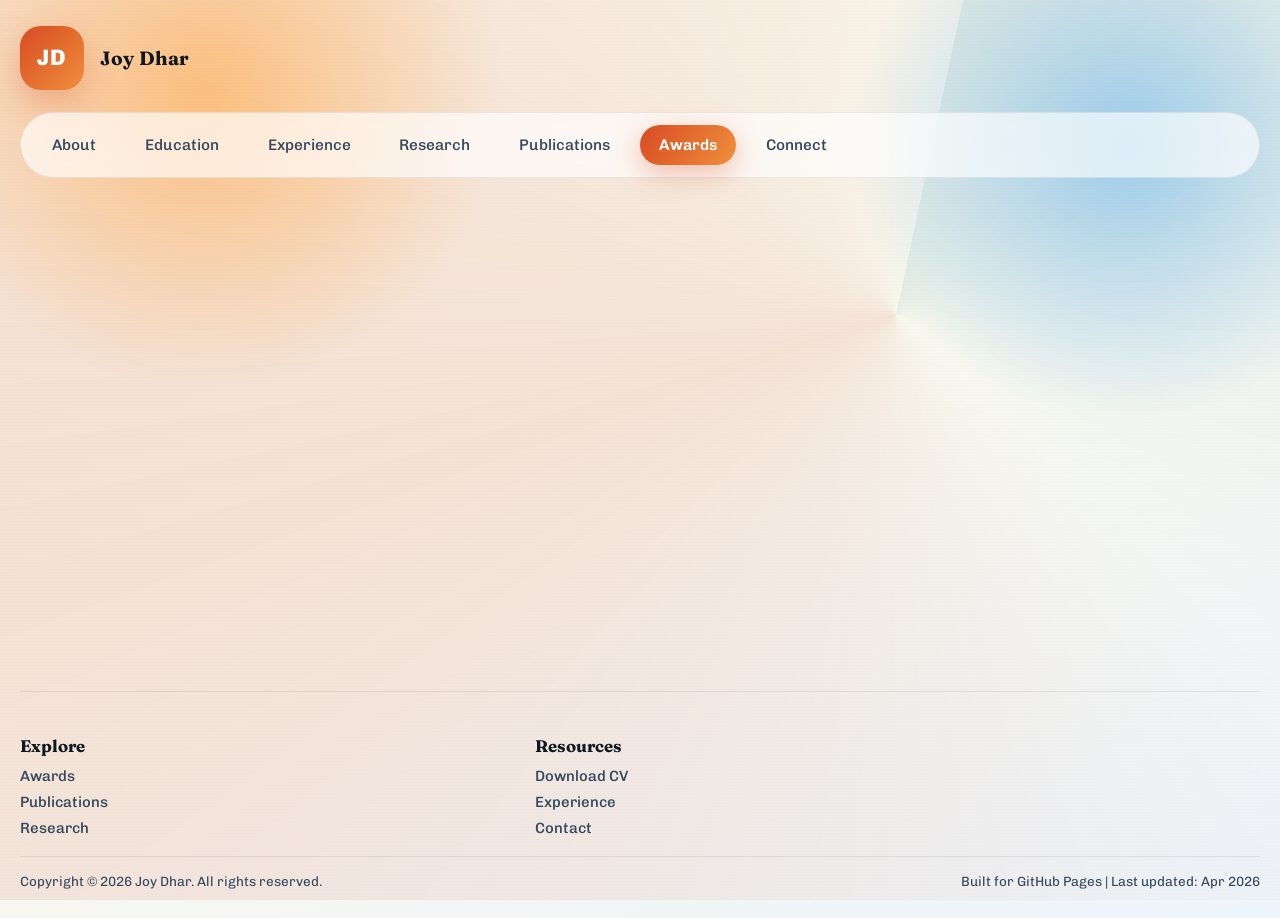
==== awards.html @ f6de1988 "Add files via upload" ====
<!DOCTYPE html>
<html lang="en">
<head>
  <meta charset="UTF-8">
  <meta name="viewport" content="width=device-width, initial-scale=1.0">
  <meta name="description" content="Joy Dhar | Awards">
  <title>Joy Dhar | Awards</title>
  <link rel="preconnect" href="https://fonts.googleapis.com">
  <link rel="preconnect" href="https://fonts.gstatic.com" crossorigin>
  <link href="https://fonts.googleapis.com/css2?family=Chivo:wght@400;600;800&family=Fraunces:opsz,wght@9..144,500;9..144,700&display=swap" rel="stylesheet">
  <link rel="stylesheet" href="styles.css">
</head>
<body class="page-awards">
  <div class="atmosphere"></div>
  <div class="grain-layer"></div>

  <header class="site-header">
    <a class="brand-mark" href="index.html" aria-label="Home">JD</a>
    <a class="brand-wordmark" href="index.html">Joy Dhar</a>
    <button class="menu-toggle" aria-label="Toggle navigation menu" aria-expanded="false">
      <span class="hamburger"></span>
    </button>
  </header>

  <nav class="tab-nav" aria-label="Portfolio sections">
    <a class="tab-link" href="index.html">About</a>
    <a class="tab-link" href="education.html">Education</a>
    <a class="tab-link" href="experience.html">Experience</a>
    <a class="tab-link" href="research.html">Research</a>
    <a class="tab-link" href="publications.html">Publications</a>
    <a class="tab-link active" href="awards.html">Awards</a>
    <a class="tab-link" href="connect.html">Connect</a>
  </nav>

  <main class="page-shell">
    <section class="hero card reveal">
      <p class="section-label">Highlights</p>
      <h2>Recognition for research excellence, innovation, and technical competition performance.</h2>
      <p>These achievements mark contributions that bridge research quality with practical implementation capability.</p>
    </section>

    <section class="grid-three reveal">
      <article class="card">
        <h3>ANRF Travel Fund</h3>
        <p class="meta">WACV 2025</p>
        <p>Awarded support for international conference participation.</p>
      </article>
      <article class="card">
        <h3>IEEE VIP Cup Winner</h3>
        <p class="meta">ICIP 2024</p>
        <p>Recognized for competitive excellence in vision and image processing challenge.</p>
      </article>
      <article class="card">
        <h3>IBM India TGMC Finalist</h3>
        <p class="meta">2011</p>
        <p>Finalist distinction in a large-scale technical innovation competition.</p>
      </article>
    </section>
  </main>

  <footer class="site-footer" aria-label="Site footer">
    <div class="footer-grid">

      <section class="footer-block">
        <p class="footer-title">Explore</p>
        <a href="awards.html">Awards</a>
        <a href="publications.html">Publications</a>
        <a href="research.html">Research</a>
      </section>

      <section class="footer-block">
        <p class="footer-title">Resources</p>
        <a href="Joy_Dhar_CV.pdf" target="_blank" rel="noopener noreferrer">Download CV</a>
        <a href="experience.html">Experience</a>
        <a href="connect.html">Contact</a>
      </section>
    </div>

    <div class="footer-meta">
      <p>Copyright &copy; <span class="current-year">2026</span> Joy Dhar. All rights reserved.</p>
      <p>Built for GitHub Pages | Last updated: Apr 2026</p>
    </div>
  </footer>

  <script src="script.js"></script>
</body>
</html>
---- styles.css ----
/* World-Class Portfolio Design System - Enhanced 2026 */

:root {
  /* Core Colors */
  --ink: #0f1820;
  --ink-soft: #34495e;
  --surface: rgba(255, 252, 250, 0.92);
  --surface-dim: rgba(255, 252, 250, 0.65);
  --line: rgba(15, 24, 32, 0.08);
  --line-accent: rgba(26, 138, 153, 0.15);
  
  /* Accent Colors */
  --accent: #d84b23;
  --accent-soft: #1a8a99;
  --accent-light: #4fa9b8;
  --accent-xsoft: #e8f4f6;
  
  /* Layout */
  --radius-lg: 1.5rem;
  --radius-md: 1.1rem;
  --radius-sm: 0.875rem;
  --radius-xs: 0.5rem;
  
  /* Shadows - Refined 3D Depth */
  --shadow-xs: 0 2px 6px rgba(15, 24, 32, 0.06);
  --shadow-sm: 0 4px 12px rgba(15, 24, 32, 0.08);
  --shadow: 0 6px 16px rgba(15, 24, 32, 0.1), 0 16px 36px rgba(15, 24, 32, 0.12);
  --shadow-md: 0 10px 28px rgba(15, 24, 32, 0.14);
  --shadow-lg: 0 16px 48px rgba(15, 24, 32, 0.16);
  --shadow-xl: 0 24px 72px rgba(15, 24, 32, 0.18);
  
  /* Max Width */
  --max: min(1240px, calc(100% - 2rem));
}

* {
  box-sizing: border-box;
}

html,
body {
  margin: 0;
  padding: 0;
  min-height: 100%;
}

body {
  font-family: "Chivo", "Segoe UI", sans-serif;
  color: var(--ink);
  overflow-x: hidden;
  position: relative;
  background: linear-gradient(155deg, #f4f0e8, #f9f8f3 45%, #ecf8f8);
  font-feature-settings: "liga" 1, "calt" 1;
  -webkit-font-smoothing: antialiased;
  -moz-osx-font-smoothing: grayscale;
}

/* Page Background Gradients */
body.page-about {
  background: radial-gradient(circle at 14% 6%, #f9c889 0%, transparent 24%),
              radial-gradient(circle at 88% 20%, #8ed9d8 0%, transparent 20%),
              linear-gradient(155deg, #f4f0e8, #f9f8f3 45%, #ecf8f8);
}

body.page-education {
  background: radial-gradient(circle at 15% 6%, #f6d8aa 0%, transparent 20%),
              radial-gradient(circle at 84% 24%, #9fd8f2 0%, transparent 22%),
              linear-gradient(155deg, #f5f1e8, #f8fafc 46%, #edf4ff);
}

body.page-experience {
  background: radial-gradient(circle at 12% 10%, #f7c88f 0%, transparent 21%),
              radial-gradient(circle at 85% 20%, #acd7ba 0%, transparent 22%),
              linear-gradient(150deg, #f7f1e9, #f8faf3 44%, #ebf7ef);
}

body.page-research {
  background: radial-gradient(circle at 18% 7%, #f6bf87 0%, transparent 24%),
              radial-gradient(circle at 90% 15%, #95d7c0 0%, transparent 20%),
              linear-gradient(150deg, #f6efe7, #f4faf3 45%, #e9f6f0);
}

body.page-publications {
  background: radial-gradient(circle at 12% 8%, #f7c99d 0%, transparent 21%),
              radial-gradient(circle at 82% 18%, #9bc8ec 0%, transparent 23%),
              linear-gradient(150deg, #f7f1e8, #f6f9fb 45%, #eaf2fb);
}

body.page-awards {
  background: radial-gradient(circle at 16% 10%, #ffca88 0%, transparent 22%),
              radial-gradient(circle at 88% 16%, #a4d0ef 0%, transparent 20%),
              linear-gradient(155deg, #f8f0e5, #f9f8ee 48%, #edf4fb);
}

body.page-connect {
  background: radial-gradient(circle at 14% 9%, #f7cb9f 0%, transparent 22%),
              radial-gradient(circle at 88% 20%, #99d8d2 0%, transparent 20%),
              linear-gradient(155deg, #f7efe8, #f7f8f2 45%, #ebf8f5);
}

/* Background Layers */
.atmosphere,
.grain-layer {
  position: fixed;
  inset: 0;
  pointer-events: none;
}

.atmosphere {
  background: conic-gradient(from 12deg at 70% 35%, rgba(47, 141, 149, 0.09), transparent, rgba(216, 75, 35, 0.12), transparent);
  animation: drift 14s ease-in-out infinite alternate;
}

.grain-layer {
  opacity: 0.22;
  background-image: repeating-linear-gradient(0deg, rgba(24, 35, 40, 0.03) 0, rgba(24, 35, 40, 0.03) 1px, transparent 1px, transparent 3px);
}

/* Progress Indicator */
.progress-rail {
  position: fixed;
  left: 0;
  top: 0;
  width: 100%;
  height: 4px;
  z-index: 30;
  background: rgba(255, 255, 255, 0.2);
  backdrop-filter: blur(4px);
}

.progress-fill {
  width: 0;
  height: 100%;
  background: linear-gradient(90deg, #d84b23, #ef8f3b, #2f8d95);
  box-shadow: 0 0 16px rgba(216, 75, 35, 0.5);
  transition: width 120ms linear;
}

/* Layout Container */
.site-header,
.tab-nav,
.page-shell,
.site-footer {
  width: var(--max);
  margin-inline: auto;
  position: relative;
  z-index: 1;
}

/* Header */
.site-header {
  display: flex;
  align-items: center;
  gap: 1rem;
  padding-top: 1.6rem;
}

.brand-mark {
  width: 64px;
  height: 64px;
  border-radius: 1.3rem;
  display: inline-grid;
  place-items: center;
  text-decoration: none;
  font-weight: 800;
  letter-spacing: 0.04em;
  color: #fff;
  background: linear-gradient(135deg, #d84b23, #ef8f3b);
  box-shadow: 0 12px 32px rgba(216, 75, 35, 0.3);
  transition: all 320ms cubic-bezier(0.23, 1, 0.320, 1);
  font-size: 1.4rem;
  flex-shrink: 0;
}

.brand-mark:hover,
.brand-mark:focus {
  transform: translateY(-3px);
  box-shadow: 0 20px 52px rgba(216, 75, 35, 0.4);
}

.brand-wordmark {
  text-decoration: none;
  font-family: "Fraunces", Georgia, serif;
  font-weight: 700;
  font-size: 1.2rem;
  color: var(--ink);
  letter-spacing: 0.01em;
  transition: color 240ms ease;
}

.brand-wordmark:hover,
.brand-wordmark:focus {
  color: var(--accent);
}

.header-kicker {
  margin-left: auto;
  text-transform: uppercase;
  letter-spacing: 0.13em;
  font-size: 0.68rem;
  color: var(--ink-soft);
  opacity: 0.8;
}

/* Menu Toggle Button */
.menu-toggle {
  display: none;
  flex-direction: column;
  gap: 5px;
  background: none;
  border: none;
  cursor: pointer;
  padding: 0.5rem;
  margin-left: auto;
  align-items: center;
}

.hamburger {
  width: 26px;
  height: 2px;
  background: var(--ink);
  border-radius: 2px;
  transition: all 280ms cubic-bezier(0.23, 1, 0.320, 1);
  display: block;
}

.hamburger::before,
.hamburger::after {
  content: "";
  width: 26px;
  height: 2px;
  background: var(--ink);
  border-radius: 2px;
  display: block;
  transition: all 280ms cubic-bezier(0.23, 1, 0.320, 1);
}

.menu-toggle:hover .hamburger,
.menu-toggle:hover .hamburger::before,
.menu-toggle:hover .hamburger::after {
  background: var(--accent);
}

/* Menu toggle active state */
.menu-toggle.active .hamburger {
  background: transparent;
}

.menu-toggle.active .hamburger::before {
  transform: translateY(7px) rotate(45deg);
}

.menu-toggle.active .hamburger::after {
  transform: translateY(-7px) rotate(-45deg);
}

/* Typography Hierarchy */
.eyebrow,
.section-label {
  text-transform: uppercase;
  letter-spacing: 0.16em;
  font-size: 0.7rem;
  color: var(--accent-soft);
  margin: 0 0 0.65rem;
  font-weight: 700;
}

h1,
h2,
h3 {
  font-family: "Fraunces", Georgia, serif;
  margin-top: 0;
  font-weight: 700;
}

h1 {
  margin-bottom: 0.55rem;
  font-size: clamp(2.4rem, 5.2vw, 4rem);
  line-height: 1.12;
  letter-spacing: -0.025em;
}

h2 {
  margin-bottom: 0.65rem;
}

h3 {
  font-size: clamp(1.25rem, 1.9vw, 1.55rem);
  margin-bottom: 0.5rem;
  line-height: 1.3;
}

/* Navigation */
.tab-nav {
  margin-top: 1.4rem;
  padding: 0.75rem;
  display: flex;
  flex-wrap: wrap;
  gap: 0.65rem;
  border: 1px solid var(--line);
  border-radius: 999px;
  backdrop-filter: blur(10px);
  background: rgba(255, 255, 255, 0.65);
  transition: all 280ms cubic-bezier(0.23, 1, 0.320, 1);
}

.tab-link {
  text-decoration: none;
  border-radius: 999px;
  color: var(--ink-soft);
  padding: 0.7rem 1.2rem;
  font-size: 0.96rem;
  font-weight: 500;
  transition: all 280ms cubic-bezier(0.23, 1, 0.320, 1);
}

.tab-link:hover {
  background: rgba(26, 138, 153, 0.1);
  color: var(--ink);
}

.tab-link:focus {
  outline: 2px solid var(--accent);
  outline-offset: 2px;
}

.tab-link.active {
  color: #fff;
  background: linear-gradient(120deg, #d84b23, #ef8f3b);
  box-shadow: 0 8px 28px rgba(216, 75, 35, 0.35);
  font-weight: 600;
}

/* Dropdown Navigation */
.tab-nav.dropdown-open {
  position: fixed;
  top: 90px;
  left: 0;
  right: 0;
  margin-top: 0;
  width: 100%;
  border-radius: 0;
  flex-direction: column;
  gap: 0.3rem;
  padding: 0.5rem;
  border: none;
  border-bottom: 1px solid var(--line);
  background: rgba(255, 252, 250, 0.98);
  backdrop-filter: blur(12px);
  box-shadow: var(--shadow-md);
  z-index: 20;
}

.tab-nav.dropdown-open .tab-link {
  padding: 0.85rem 1.2rem;
  width: 100%;
  text-align: left;
  border-radius: var(--radius-sm);
}

/* Page Layout */
.page-shell {
  margin-top: 1.3rem;
  margin-bottom: 1.4rem;
  display: grid;
  gap: 1.2rem;
}

.home-shell {
  gap: 1.4rem;
}

/* Opening Section */
.opening-stage {
  position: relative;
  min-height: calc(100vh - 13rem);
  display: grid;
  place-items: center;
  overflow: hidden;
  border-radius: 1.6rem;
}

.opening-stage::before {
  content: "";
  position: absolute;
  inset: 0;
  background: radial-gradient(circle at 20% 20%, rgba(255, 255, 255, 0.7), transparent 50%),
              radial-gradient(circle at 80% 80%, rgba(47, 141, 149, 0.12), transparent 40%);
  pointer-events: none;
}

.opening-surface {
  position: relative;
  text-align: center;
  max-width: 56rem;
  padding: 2rem 1.8rem;
  backdrop-filter: blur(12px);
  z-index: 2;
}

.opening-surface h2 {
  font-size: clamp(2.4rem, 6vw, 3.8rem);
  margin-bottom: 0.8rem;
  font-weight: 700;
  letter-spacing: -0.025em;
  line-height: 1.12;
}

.opening-surface p {
  font-size: clamp(1rem, 1.3vw, 1.15rem);
  color: var(--ink-soft);
  margin: 0;
}

.scroll-cue {
  display: inline-block;
  margin-top: 1.2rem;
  text-decoration: none;
  color: #fff;
  font-weight: 600;
  font-size: 0.98rem;
  background: linear-gradient(120deg, #d84b23, #ef8f3b);
  border-radius: 999px;
  padding: 0.8rem 1.6rem;
  box-shadow: 0 12px 32px rgba(216, 75, 35, 0.35);
  transition: all 320ms cubic-bezier(0.23, 1, 0.320, 1);
}

.scroll-cue:hover,
.scroll-cue:focus {
  transform: translateY(-4px);
  box-shadow: 0 18px 48px rgba(216, 75, 35, 0.45);
}

/* Orbs & Decorative Elements */
.opening-orb {
  position: absolute;
  border-radius: 50%;
  filter: blur(0.3px);
  opacity: 0.85;
  pointer-events: none;
}

.orb-a {
  width: 250px;
  height: 250px;
  background: radial-gradient(circle at 35% 30%, rgba(255, 214, 165, 0.92), rgba(255, 196, 110, 0.2));
  left: 6%;
  top: 8%;
  animation: floatA 7s ease-in-out infinite alternate;
}

.orb-b {
  width: 180px;
  height: 180px;
  background: radial-gradient(circle at 35% 30%, rgba(160, 228, 224, 0.84), rgba(69, 173, 172, 0.15));
  right: 8%;
  top: 14%;
  animation: floatB 8s ease-in-out infinite alternate;
}

.orb-c {
  width: 220px;
  height: 220px;
  background: radial-gradient(circle at 35% 30%, rgba(173, 207, 239, 0.9), rgba(133, 175, 231, 0.14));
  right: 22%;
  bottom: 8%;
  animation: floatC 9s ease-in-out infinite alternate;
}

.opening-chip {
  position: absolute;
  font-size: 0.85rem;
  font-weight: 600;
  color: #20444d;
  background: rgba(255, 255, 255, 0.75);
  border: 1px solid rgba(47, 141, 149, 0.24);
  border-radius: 999px;
  padding: 0.35rem 0.75rem;
  backdrop-filter: blur(6px);
  z-index: 2;
}

.chip-1 {
  left: 13%;
  top: 62%;
  animation: driftChip 5s ease-in-out infinite alternate;
}

.chip-2 {
  right: 10%;
  top: 56%;
  animation: driftChip 6.2s ease-in-out infinite alternate;
}

.chip-3 {
  right: 30%;
  top: 26%;
  animation: driftChip 5.7s ease-in-out infinite alternate;
}

.home-content {
  display: grid;
  gap: 1.2rem;
}

body.home-entered .opening-stage {
  box-shadow: inset 0 0 0 1px rgba(47, 141, 149, 0.15);
}

/* Cards */
.card {
  background: var(--surface);
  border: 1px solid var(--line);
  border-radius: var(--radius-lg);
  box-shadow: var(--shadow);
  padding: 1.5rem 1.4rem;
  transition: all 320ms cubic-bezier(0.23, 1, 0.320, 1);
}

.card:hover {
  transform: translateY(-6px);
  border-color: var(--line-accent);
  box-shadow: var(--shadow-xl);
}

.card:focus-within {
  outline: 2px solid var(--accent);
  outline-offset: -1px;
}

/* Hero Card */
.hero {
  padding: 1.8rem 1.6rem;
}

.hero h2 {
  font-size: clamp(1.65rem, 3vw, 2.5rem);
  margin-bottom: 0.8rem;
  font-weight: 700;
  letter-spacing: -0.02em;
  line-height: 1.25;
}

.hero p,
.card p,
.card li {
  color: var(--ink-soft);
  line-height: 1.65;
  font-weight: 400;
}

/* Grid Layouts */
.grid-two,
.grid-three {
  display: grid;
  gap: 1.3rem;
}

.grid-two {
  grid-template-columns: repeat(2, minmax(0, 1fr));
}

.grid-three {
  grid-template-columns: repeat(3, minmax(0, 1fr));
}

ul {
  margin: 0;
  padding-left: 1.4rem;
}

ul li {
  margin-bottom: 0.5rem;
}

/* Timeline */
.timeline {
  position: relative;
  display: grid;
  gap: 1rem;
  padding-left: 1.6rem;
}

.timeline::before {
  content: "";
  position: absolute;
  left: 0.45rem;
  top: 0;
  bottom: 0;
  width: 2px;
  background: linear-gradient(var(--accent), var(--accent-soft));
}

.timeline-item {
  position: relative;
}

.timeline-item::before {
  content: "";
  position: absolute;
  left: -1.1rem;
  top: 1.3rem;
  width: 0.65rem;
  height: 0.65rem;
  border-radius: 50%;
  background: var(--accent);
  box-shadow: 0 0 0 5px rgba(216, 75, 35, 0.2);
  transition: all 240ms ease;
}

.timeline-item:hover::before {
  box-shadow: 0 0 0 8px rgba(216, 75, 35, 0.15), 0 4px 12px rgba(216, 75, 35, 0.3);
}

/* Meta Information */
.meta {
  margin: 0 0 0.5rem;
  font-weight: 600;
  font-size: 0.9rem;
  color: var(--accent-soft);
}

/* Publications */
.publication-list {
  margin: 0;
  padding-left: 1.3rem;
}

.publication-list li {
  margin-bottom: 0.75rem;
  padding: 0.85rem 1rem;
  border: 1px solid var(--line);
  border-radius: var(--radius-sm);
  background: rgba(255, 255, 255, 0.65);
  transition: all 240ms ease;
}

.publication-list li:hover {
  background: var(--surface);
  border-color: var(--line-accent);
  box-shadow: var(--shadow-sm);
}

/* Publication Grid */
.publication-grid {
  display: grid;
  gap: 1.3rem;
  grid-template-columns: repeat(2, minmax(0, 1fr));
}

.publication-card {
  position: relative;
  overflow: hidden;
  padding: 1.6rem 1.5rem;
}

.publication-card::before {
  content: "";
  position: absolute;
  inset: 0;
  background: linear-gradient(135deg, rgba(26, 138, 153, 0.06), rgba(216, 75, 35, 0.03));
  opacity: 0;
  transition: opacity 320ms ease;
  pointer-events: none;
}

.publication-card:hover::before {
  opacity: 1;
}

.publication-card h3 {
  margin-bottom: 0.7rem;
  position: relative;
  z-index: 1;
  font-size: clamp(1.15rem, 1.7vw, 1.4rem);
  line-height: 1.35;
}

.publication-card .meta {
  position: relative;
  z-index: 1;
}

/* Chips/Tags */
.action-row {
  display: flex;
  flex-wrap: wrap;
  gap: 0.65rem;
  margin-top: 1rem;
  position: relative;
  z-index: 1;
}

.chip {
  text-decoration: none;
  border: 1.3px solid rgba(26, 138, 153, 0.22);
  color: var(--accent-soft);
  font-size: 0.83rem;
  font-weight: 600;
  padding: 0.45rem 0.9rem;
  border-radius: 999px;
  background: rgba(232, 244, 246, 0.6);
  transition: all 240ms cubic-bezier(0.23, 1, 0.320, 1);
}

.chip:hover,
.chip:focus {
  background: var(--accent-soft);
  color: #fff;
  border-color: var(--accent-soft);
  transform: translateY(-3px);
  box-shadow: 0 8px 20px rgba(26, 138, 153, 0.3);
}

/* Visualization Card */
.viz-card h3 {
  margin-bottom: 1rem;
}

.signal-grid {
  display: grid;
  gap: 1rem;
}

.signal-item {
  display: grid;
  gap: 0.5rem;
}

.signal-item span {
  font-size: 0.92rem;
  font-weight: 500;
  color: var(--ink-soft);
}

.meter {
  position: relative;
  height: 14px;
  border-radius: 999px;
  background: rgba(24, 35, 40, 0.08);
  overflow: hidden;
  border: 1px solid rgba(26, 138, 153, 0.1);
}

.meter i {
  position: absolute;
  left: 0;
  top: 0;
  bottom: 0;
  width: var(--value);
  border-radius: inherit;
  background: linear-gradient(90deg, #d84b23, #ef8f3b, #2f8d95);
  animation: growBar 1200ms cubic-bezier(0.34, 1.56, 0.64, 1) forwards;
  box-shadow: 0 0 12px rgba(216, 75, 35, 0.3);
}

/* Floating Dots */
.float-dot {
  position: fixed;
  z-index: 0;
  width: 8px;
  height: 8px;
  border-radius: 50%;
  background: rgba(47, 141, 149, 0.24);
  pointer-events: none;
  animation: driftDot var(--dur) ease-in-out infinite alternate;
  box-shadow: 0 0 8px rgba(47, 141, 149, 0.15);
}

/* KPI Cards */
.kpi {
  display: grid;
  gap: 0.4rem;
}

.kpi strong {
  font-size: 1.85rem;
  font-family: "Fraunces", Georgia, serif;
  color: var(--accent);
  font-weight: 700;
}

.kpi span {
  font-size: 0.88rem;
  color: var(--ink-soft);
  line-height: 1.4;
}

/* Links */
a {
  color: var(--accent-soft);
  transition: color 200ms ease;
}

a:hover {
  color: var(--accent);
}

/* Footer */
.site-footer {
  margin-top: 2rem;
  padding: 1.6rem 0 1.8rem;
  color: var(--ink-soft);
  font-size: 0.93rem;
  border-top: 1px solid var(--line);
}

.footer-grid {
  display: grid;
  grid-template-columns: 1.4fr 1fr 1fr;
  gap: 1.5rem;
  padding: 1rem 0 1.2rem;
}

.footer-block {
  display: grid;
  align-content: start;
  gap: 0.5rem;
}

.footer-title {
  margin: 0 0 0.25rem;
  font-family: "Fraunces", Georgia, serif;
  font-size: 1.05rem;
  font-weight: 700;
  color: var(--ink);
}

.footer-block p {
  margin: 0;
  line-height: 1.5;
}

.footer-block a {
  color: var(--ink-soft);
  text-decoration: none;
  width: fit-content;
  font-weight: 500;
  transition: color 220ms ease;
}

.footer-block a:hover {
  color: var(--accent);
}

.footer-meta {
  border-top: 1px solid var(--line);
  padding-top: 1rem;
  display: flex;
  justify-content: space-between;
  gap: 1rem;
  flex-wrap: wrap;
}

.footer-meta p {
  margin: 0;
  font-size: 0.84rem;
  color: var(--ink-soft);
}

/* Animations */
.reveal {
  opacity: 0;
  transform: translateY(24px) scale(0.97);
}

.reveal.in-view {
  animation: revealIn 700ms cubic-bezier(0.16, 1, 0.3, 1) forwards;
}

@keyframes revealIn {
  to {
    opacity: 1;
    transform: translateY(0) scale(1);
  }
}

@keyframes drift {
  from {
    transform: translateY(0) scale(1);
  }
  to {
    transform: translateY(-18px) scale(1.06);
  }
}

@keyframes growBar {
  from {
    width: 0;
  }
  to {
    width: var(--value);
  }
}

@keyframes driftDot {
  from {
    transform: translateY(0) scale(1);
  }
  to {
    transform: translateY(-20px) scale(1.25);
  }
}

@keyframes floatA {
  from {
    transform: translateY(0) translateX(0);
  }
  to {
    transform: translateY(-20px) translateX(16px);
  }
}

@keyframes floatB {
  from {
    transform: translateY(0) translateX(0);
  }
  to {
    transform: translateY(16px) translateX(-14px);
  }
}

@keyframes floatC {
  from {
    transform: translateY(0) translateX(0);
  }
  to {
    transform: translateY(-14px) translateX(12px);
  }
}

@keyframes driftChip {
  from {
    transform: translateY(0);
  }
  to {
    transform: translateY(-10px);
  }
}

/* Responsive Design */
@media (max-width: 900px) {
  .site-header {
    padding-top: 1.2rem;
    gap: 0.8rem;
  }

  .brand-mark {
    width: 56px;
    height: 56px;
    font-size: 1.2rem;
  }

  .grid-two,
  .grid-three {
    grid-template-columns: 1fr;
  }

  .opening-stage {
    min-height: calc(85vh - 9rem);
  }

  .opening-chip {
    font-size: 0.78rem;
  }

  .publication-grid {
    grid-template-columns: 1fr;
  }

  .footer-grid {
    grid-template-columns: 1fr 1fr;
    gap: 1.2rem;
  }

  .tab-nav {
    border-radius: 1.2rem;
  }

  /* Show hamburger menu on mobile */
  .menu-toggle {
    display: flex;
  }

  .footer-meta {
    flex-direction: column;
    align-items: flex-start;
    gap: 0.8rem;
  }
}

@media (max-width: 560px) {
  .site-header {
    padding-top: 1rem;
    gap: 0.6rem;
  }

  .brand-mark {
    width: 52px;
    height: 52px;
    font-size: 1.1rem;
    border-radius: 1rem;
  }

  .brand-wordmark {
    font-size: 1rem;
  }

  .header-kicker {
    display: none;
  }

  .tab-link {
    flex: 1 1 calc(50% - 0.35rem);
    text-align: center;
    padding: 0.6rem 0.8rem;
    font-size: 0.9rem;
  }

  .tab-nav {
    padding: 0.55rem;
    gap: 0.45rem;
  }

  .footer-grid {
    grid-template-columns: 1fr;
    gap: 1rem;
  }

  .footer-meta {
    flex-direction: column;
    align-items: flex-start;
  }

  .opening-surface {
    margin-inline: 0.2rem;
    padding: 1.6rem 1.2rem;
  }

  .opening-surface h2 {
    margin-bottom: 0.6rem;
  }

  .chip-1,
  .chip-2,
  .chip-3 {
    display: none;
  }

  .card {
    padding: 1.2rem 1rem;
  }

  .hero {
    padding: 1.4rem 1.2rem;
  }

  h1 {
    font-size: clamp(1.8rem, 4.5vw, 2.4rem);
  }

  h3 {
    font-size: clamp(1.05rem, 1.5vw, 1.25rem);
  }
}

/* Accessibility */
@media (prefers-reduced-motion: reduce) {
  *,
  *::before,
  *::after {
    animation: none !important;
    transition: none !important;
    scroll-behavior: auto !important;
  }

  .reveal {
    opacity: 1;
    transform: none;
  }
}

/* Focus Visible for Keyboard Navigation */
*:focus-visible {
  outline: 2px solid var(--accent);
  outline-offset: 2px;
}

button:focus-visible,
a:focus-visible {
  outline: 2px dashed var(--accent);
  outline-offset: 3px;
}

/* Print Styles */
@media print {
  .progress-rail,
  .atmosphere,
  .grain-layer,
  .opening-orb,
  .opening-chip,
  .float-dot {
    display: none !important;
  }

  body {
    background: white;
  }

  .card {
    box-shadow: none;
    border: 1px solid #ddd;
  }
}
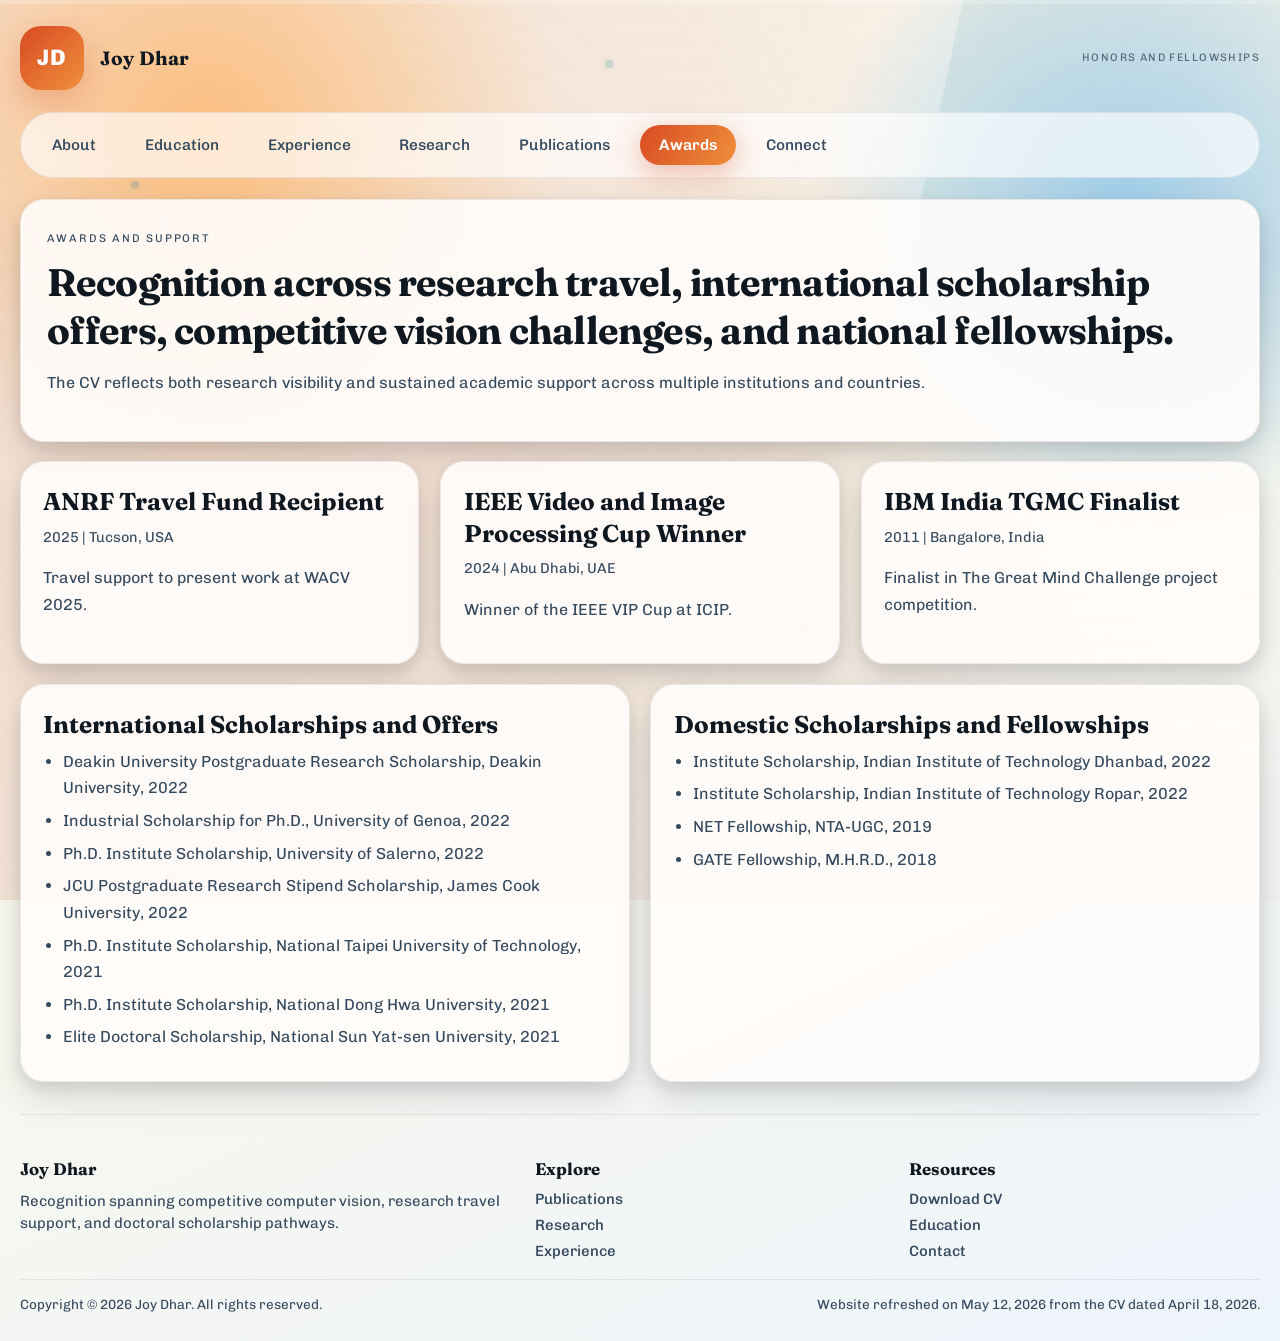
==== commit b34d56e5: "Upgraded" ====
--- a/awards.html
+++ b/awards.html
@@ -3,7 +3,7 @@
 <head>
   <meta charset="UTF-8">
   <meta name="viewport" content="width=device-width, initial-scale=1.0">
-  <meta name="description" content="Joy Dhar | Awards">
+  <meta name="description" content="Joy Dhar | Awards, honors, fellowships, and scholarships.">
   <title>Joy Dhar | Awards</title>
   <link rel="preconnect" href="https://fonts.googleapis.com">
   <link rel="preconnect" href="https://fonts.gstatic.com" crossorigin>
@@ -17,6 +17,7 @@
   <header class="site-header">
     <a class="brand-mark" href="index.html" aria-label="Home">JD</a>
     <a class="brand-wordmark" href="index.html">Joy Dhar</a>
+    <p class="header-kicker">Honors and Fellowships</p>
     <button class="menu-toggle" aria-label="Toggle navigation menu" aria-expanded="false">
       <span class="hamburger"></span>
     </button>
@@ -34,51 +35,82 @@
 
   <main class="page-shell">
     <section class="hero card reveal">
-      <p class="section-label">Highlights</p>
-      <h2>Recognition for research excellence, innovation, and technical competition performance.</h2>
-      <p>These achievements mark contributions that bridge research quality with practical implementation capability.</p>
+      <p class="section-label">Awards and Support</p>
+      <h2>Recognition across research travel, international scholarship offers, competitive vision challenges, and national fellowships.</h2>
+      <p>The CV reflects both research visibility and sustained academic support across multiple institutions and countries.</p>
     </section>
 
     <section class="grid-three reveal">
       <article class="card">
-        <h3>ANRF Travel Fund</h3>
-        <p class="meta">WACV 2025</p>
-        <p>Awarded support for international conference participation.</p>
+        <h3>ANRF Travel Fund Recipient</h3>
+        <p class="meta">2025 | Tucson, USA</p>
+        <p>Travel support to present work at WACV 2025.</p>
       </article>
+
       <article class="card">
-        <h3>IEEE VIP Cup Winner</h3>
-        <p class="meta">ICIP 2024</p>
-        <p>Recognized for competitive excellence in vision and image processing challenge.</p>
+        <h3>IEEE Video and Image Processing Cup Winner</h3>
+        <p class="meta">2024 | Abu Dhabi, UAE</p>
+        <p>Winner of the IEEE VIP Cup at ICIP.</p>
       </article>
+
       <article class="card">
         <h3>IBM India TGMC Finalist</h3>
-        <p class="meta">2011</p>
-        <p>Finalist distinction in a large-scale technical innovation competition.</p>
+        <p class="meta">2011 | Bangalore, India</p>
+        <p>Finalist in The Great Mind Challenge project competition.</p>
+      </article>
+    </section>
+
+    <section class="grid-two reveal">
+      <article class="card">
+        <h3>International Scholarships and Offers</h3>
+        <ul class="list-tight">
+          <li>Deakin University Postgraduate Research Scholarship, Deakin University, 2022</li>
+          <li>Industrial Scholarship for Ph.D., University of Genoa, 2022</li>
+          <li>Ph.D. Institute Scholarship, University of Salerno, 2022</li>
+          <li>JCU Postgraduate Research Stipend Scholarship, James Cook University, 2022</li>
+          <li>Ph.D. Institute Scholarship, National Taipei University of Technology, 2021</li>
+          <li>Ph.D. Institute Scholarship, National Dong Hwa University, 2021</li>
+          <li>Elite Doctoral Scholarship, National Sun Yat-sen University, 2021</li>
+        </ul>
+      </article>
+
+      <article class="card">
+        <h3>Domestic Scholarships and Fellowships</h3>
+        <ul class="list-tight">
+          <li>Institute Scholarship, Indian Institute of Technology Dhanbad, 2022</li>
+          <li>Institute Scholarship, Indian Institute of Technology Ropar, 2022</li>
+          <li>NET Fellowship, NTA-UGC, 2019</li>
+          <li>GATE Fellowship, M.H.R.D., 2018</li>
+        </ul>
       </article>
     </section>
   </main>
 
   <footer class="site-footer" aria-label="Site footer">
     <div class="footer-grid">
+      <section class="footer-block">
+        <p class="footer-title">Joy Dhar</p>
+        <p>Recognition spanning competitive computer vision, research travel support, and doctoral scholarship pathways.</p>
+      </section>
 
       <section class="footer-block">
         <p class="footer-title">Explore</p>
-        <a href="awards.html">Awards</a>
         <a href="publications.html">Publications</a>
         <a href="research.html">Research</a>
+        <a href="experience.html">Experience</a>
       </section>
 
       <section class="footer-block">
         <p class="footer-title">Resources</p>
         <a href="Joy_Dhar_CV.pdf" target="_blank" rel="noopener noreferrer">Download CV</a>
-        <a href="experience.html">Experience</a>
+        <a href="education.html">Education</a>
         <a href="connect.html">Contact</a>
       </section>
     </div>
 
     <div class="footer-meta">
       <p>Copyright &copy; <span class="current-year">2026</span> Joy Dhar. All rights reserved.</p>
-      <p>Built for GitHub Pages | Last updated: Apr 2026</p>
+      <p>Website refreshed on May 12, 2026 from the CV dated April 18, 2026.</p>
     </div>
   </footer>
 
--- a/styles.css
+++ b/styles.css
@@ -621,6 +621,60 @@
   color: var(--accent-soft);
 }
 
+.hero-actions {
+  margin-top: 1rem;
+}
+
+.list-tight {
+  padding-left: 1.2rem;
+}
+
+.list-tight li {
+  margin-bottom: 0.4rem;
+}
+
+.publication-section {
+  display: grid;
+  gap: 1.2rem;
+}
+
+.publication-list strong {
+  display: block;
+  color: var(--ink);
+  margin-bottom: 0.35rem;
+  line-height: 1.45;
+}
+
+.publication-list p {
+  margin: 0.2rem 0 0;
+}
+
+.publication-list .action-row {
+  margin-top: 0.7rem;
+}
+
+.contact-list {
+  list-style: none;
+  padding-left: 0;
+  margin: 0;
+  display: grid;
+  gap: 0.7rem;
+}
+
+.contact-list li {
+  margin: 0;
+  color: var(--ink-soft);
+  line-height: 1.6;
+}
+
+.contact-list strong {
+  color: var(--ink);
+}
+
+.reference-note {
+  margin-bottom: 0;
+}
+
 /* Publications */
 .publication-list {
   margin: 0;
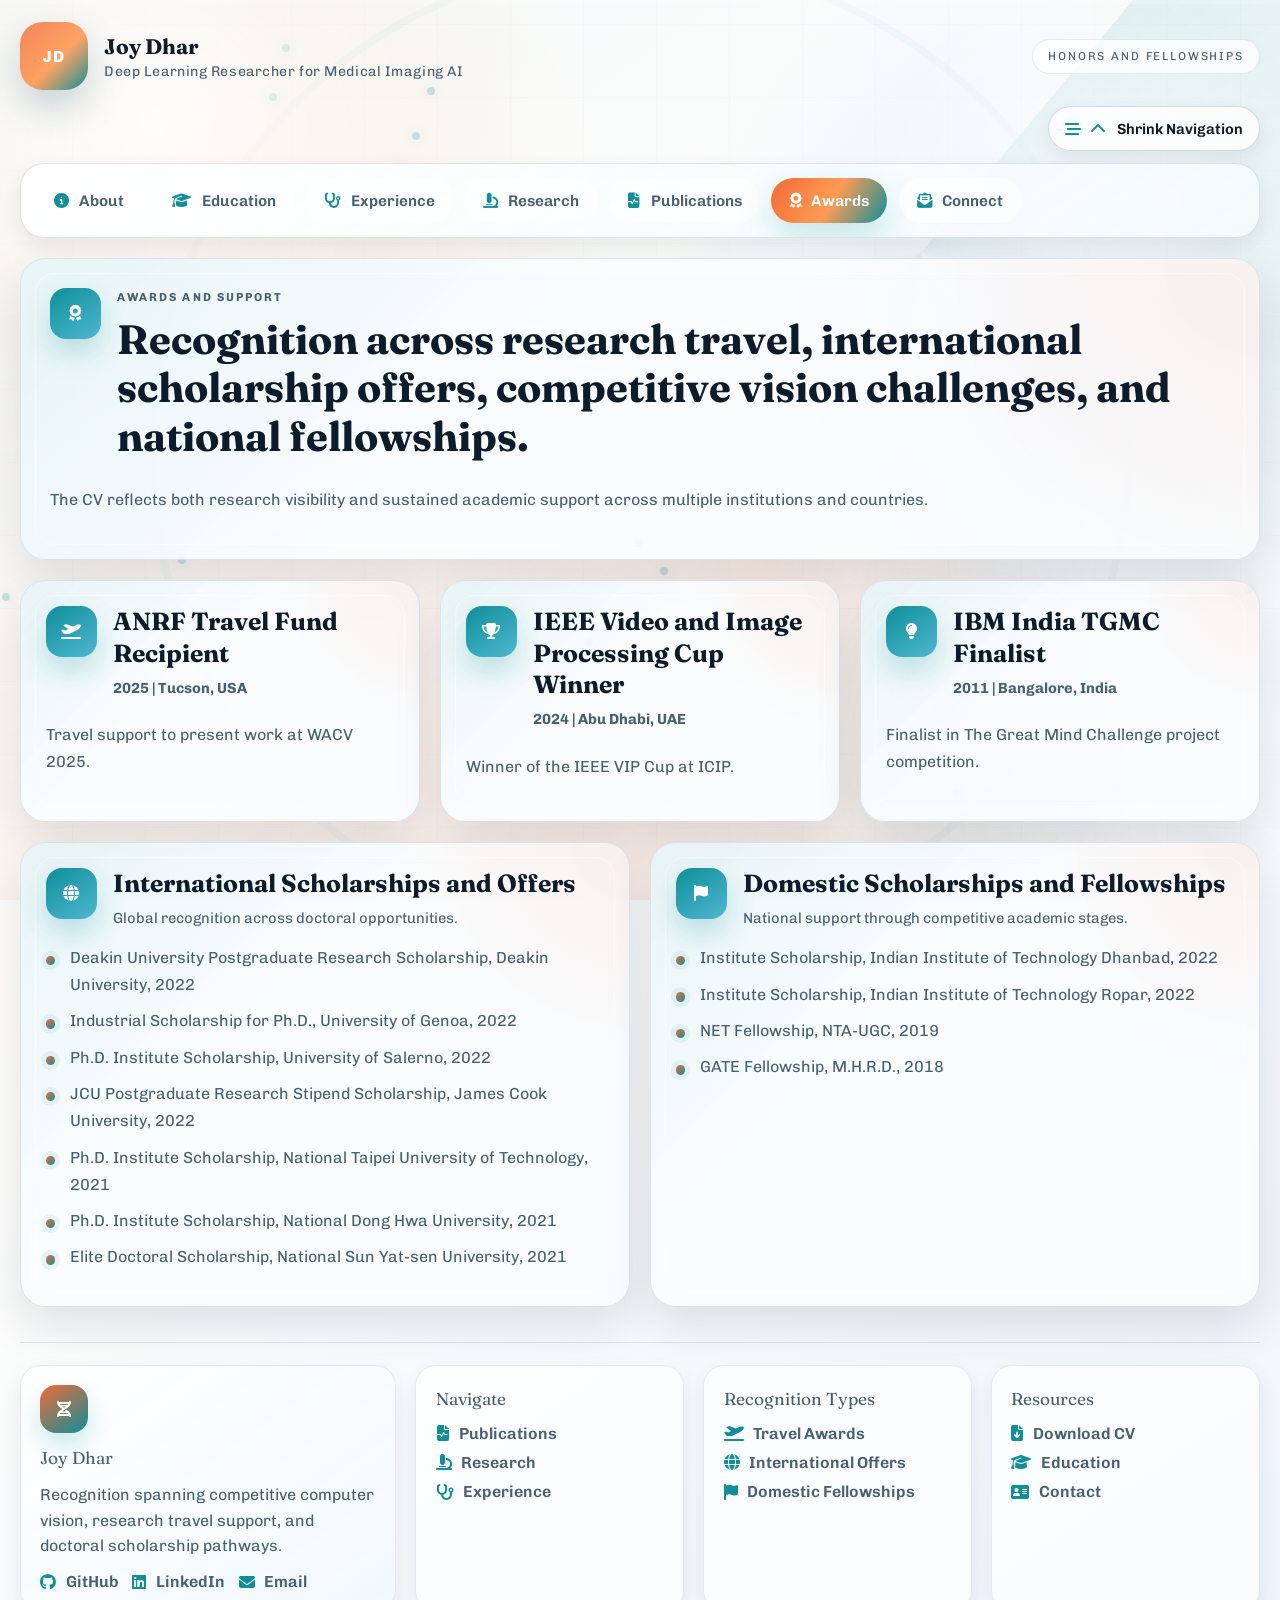
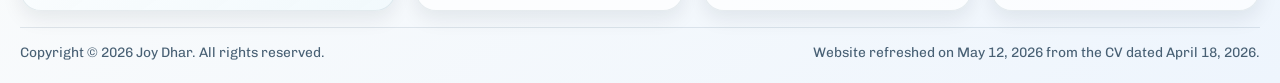
==== commit 825cf334: "Redesign site with medical imaging UI" ====
--- a/awards.html
+++ b/awards.html
@@ -8,6 +8,7 @@
   <link rel="preconnect" href="https://fonts.googleapis.com">
   <link rel="preconnect" href="https://fonts.gstatic.com" crossorigin>
   <link href="https://fonts.googleapis.com/css2?family=Chivo:wght@400;600;800&family=Fraunces:opsz,wght@9..144,500;9..144,700&display=swap" rel="stylesheet">
+  <link rel="stylesheet" href="https://cdnjs.cloudflare.com/ajax/libs/font-awesome/6.5.2/css/all.min.css">
   <link rel="stylesheet" href="styles.css">
 </head>
 <body class="page-awards">
@@ -15,54 +16,90 @@
   <div class="grain-layer"></div>
 
   <header class="site-header">
-    <a class="brand-mark" href="index.html" aria-label="Home">JD</a>
-    <a class="brand-wordmark" href="index.html">Joy Dhar</a>
+    <a class="brand-mark" href="index.html" aria-label="Home"><span>JD</span></a>
+    <div class="brand-copy">
+      <a class="brand-wordmark" href="index.html">Joy Dhar</a>
+      <p class="brand-subline">Deep Learning Researcher for Medical Imaging AI</p>
+    </div>
     <p class="header-kicker">Honors and Fellowships</p>
-    <button class="menu-toggle" aria-label="Toggle navigation menu" aria-expanded="false">
-      <span class="hamburger"></span>
-    </button>
   </header>
 
-  <nav class="tab-nav" aria-label="Portfolio sections">
-    <a class="tab-link" href="index.html">About</a>
-    <a class="tab-link" href="education.html">Education</a>
-    <a class="tab-link" href="experience.html">Experience</a>
-    <a class="tab-link" href="research.html">Research</a>
-    <a class="tab-link" href="publications.html">Publications</a>
-    <a class="tab-link active" href="awards.html">Awards</a>
-    <a class="tab-link" href="connect.html">Connect</a>
-  </nav>
+  <div class="nav-shell">
+    <button class="nav-compact-toggle" type="button" aria-label="Expand or shrink navigation" aria-expanded="true" aria-controls="site-nav">
+      <span class="nav-toggle-icons">
+        <i class="fa-solid fa-bars-staggered"></i>
+        <i class="fa-solid fa-chevron-up"></i>
+      </span>
+      <span class="nav-toggle-text">Shrink Navigation</span>
+    </button>
+
+    <nav class="tab-nav" id="site-nav" aria-label="Portfolio sections">
+      <a class="tab-link" href="index.html"><i class="fa-solid fa-circle-info"></i><span>About</span></a>
+      <a class="tab-link" href="education.html"><i class="fa-solid fa-graduation-cap"></i><span>Education</span></a>
+      <a class="tab-link" href="experience.html"><i class="fa-solid fa-stethoscope"></i><span>Experience</span></a>
+      <a class="tab-link" href="research.html"><i class="fa-solid fa-microscope"></i><span>Research</span></a>
+      <a class="tab-link" href="publications.html"><i class="fa-solid fa-file-waveform"></i><span>Publications</span></a>
+      <a class="tab-link active" href="awards.html"><i class="fa-solid fa-award"></i><span>Awards</span></a>
+      <a class="tab-link" href="connect.html"><i class="fa-solid fa-envelope-open-text"></i><span>Connect</span></a>
+    </nav>
+  </div>
 
   <main class="page-shell">
-    <section class="hero card reveal">
-      <p class="section-label">Awards and Support</p>
-      <h2>Recognition across research travel, international scholarship offers, competitive vision challenges, and national fellowships.</h2>
+    <section class="hero card reveal scan-card">
+      <div class="card-head">
+        <span class="icon-badge"><i class="fa-solid fa-award"></i></span>
+        <div>
+          <p class="section-label">Awards and Support</p>
+          <h2>Recognition across research travel, international scholarship offers, competitive vision challenges, and national fellowships.</h2>
+        </div>
+      </div>
       <p>The CV reflects both research visibility and sustained academic support across multiple institutions and countries.</p>
     </section>
 
     <section class="grid-three reveal">
-      <article class="card">
-        <h3>ANRF Travel Fund Recipient</h3>
-        <p class="meta">2025 | Tucson, USA</p>
+      <article class="card scan-card">
+        <div class="card-head">
+          <span class="icon-badge"><i class="fa-solid fa-plane-departure"></i></span>
+          <div>
+            <h3>ANRF Travel Fund Recipient</h3>
+            <p class="meta">2025 | Tucson, USA</p>
+          </div>
+        </div>
         <p>Travel support to present work at WACV 2025.</p>
       </article>
 
-      <article class="card">
-        <h3>IEEE Video and Image Processing Cup Winner</h3>
-        <p class="meta">2024 | Abu Dhabi, UAE</p>
+      <article class="card scan-card">
+        <div class="card-head">
+          <span class="icon-badge"><i class="fa-solid fa-trophy"></i></span>
+          <div>
+            <h3>IEEE Video and Image Processing Cup Winner</h3>
+            <p class="meta">2024 | Abu Dhabi, UAE</p>
+          </div>
+        </div>
         <p>Winner of the IEEE VIP Cup at ICIP.</p>
       </article>
 
-      <article class="card">
-        <h3>IBM India TGMC Finalist</h3>
-        <p class="meta">2011 | Bangalore, India</p>
+      <article class="card scan-card">
+        <div class="card-head">
+          <span class="icon-badge"><i class="fa-solid fa-lightbulb"></i></span>
+          <div>
+            <h3>IBM India TGMC Finalist</h3>
+            <p class="meta">2011 | Bangalore, India</p>
+          </div>
+        </div>
         <p>Finalist in The Great Mind Challenge project competition.</p>
       </article>
     </section>
 
     <section class="grid-two reveal">
-      <article class="card">
-        <h3>International Scholarships and Offers</h3>
+      <article class="card scan-card">
+        <div class="card-head">
+          <span class="icon-badge"><i class="fa-solid fa-globe"></i></span>
+          <div>
+            <h3>International Scholarships and Offers</h3>
+            <p class="card-subline">Global recognition across doctoral opportunities.</p>
+          </div>
+        </div>
         <ul class="list-tight">
           <li>Deakin University Postgraduate Research Scholarship, Deakin University, 2022</li>
           <li>Industrial Scholarship for Ph.D., University of Genoa, 2022</li>
@@ -74,8 +111,14 @@
         </ul>
       </article>
 
-      <article class="card">
-        <h3>Domestic Scholarships and Fellowships</h3>
+      <article class="card scan-card">
+        <div class="card-head">
+          <span class="icon-badge"><i class="fa-solid fa-flag"></i></span>
+          <div>
+            <h3>Domestic Scholarships and Fellowships</h3>
+            <p class="card-subline">National support through competitive academic stages.</p>
+          </div>
+        </div>
         <ul class="list-tight">
           <li>Institute Scholarship, Indian Institute of Technology Dhanbad, 2022</li>
           <li>Institute Scholarship, Indian Institute of Technology Ropar, 2022</li>
@@ -88,23 +131,36 @@
 
   <footer class="site-footer" aria-label="Site footer">
     <div class="footer-grid">
-      <section class="footer-block">
+      <section class="footer-block footer-brand">
+        <div class="footer-emblem"><i class="fa-solid fa-dna"></i></div>
         <p class="footer-title">Joy Dhar</p>
         <p>Recognition spanning competitive computer vision, research travel support, and doctoral scholarship pathways.</p>
+        <div class="footer-socials">
+          <a href="https://github.com/misti1203" target="_blank" rel="noopener noreferrer"><i class="fa-brands fa-github"></i><span>GitHub</span></a>
+          <a href="https://www.linkedin.com/in/joy-dhar-42930a248" target="_blank" rel="noopener noreferrer"><i class="fa-brands fa-linkedin"></i><span>LinkedIn</span></a>
+          <a href="mailto:joy.22csz0003@iitrpr.ac.in"><i class="fa-solid fa-envelope"></i><span>Email</span></a>
+        </div>
       </section>
 
       <section class="footer-block">
-        <p class="footer-title">Explore</p>
-        <a href="publications.html">Publications</a>
-        <a href="research.html">Research</a>
-        <a href="experience.html">Experience</a>
+        <p class="footer-title">Navigate</p>
+        <a href="publications.html"><i class="fa-solid fa-file-waveform"></i><span>Publications</span></a>
+        <a href="research.html"><i class="fa-solid fa-microscope"></i><span>Research</span></a>
+        <a href="experience.html"><i class="fa-solid fa-stethoscope"></i><span>Experience</span></a>
+      </section>
+
+      <section class="footer-block">
+        <p class="footer-title">Recognition Types</p>
+        <a href="awards.html"><i class="fa-solid fa-plane-departure"></i><span>Travel Awards</span></a>
+        <a href="awards.html"><i class="fa-solid fa-globe"></i><span>International Offers</span></a>
+        <a href="awards.html"><i class="fa-solid fa-flag"></i><span>Domestic Fellowships</span></a>
       </section>
 
       <section class="footer-block">
         <p class="footer-title">Resources</p>
-        <a href="Joy_Dhar_CV.pdf" target="_blank" rel="noopener noreferrer">Download CV</a>
-        <a href="education.html">Education</a>
-        <a href="connect.html">Contact</a>
+        <a href="Joy_Dhar_CV.pdf" target="_blank" rel="noopener noreferrer"><i class="fa-solid fa-file-arrow-down"></i><span>Download CV</span></a>
+        <a href="education.html"><i class="fa-solid fa-graduation-cap"></i><span>Education</span></a>
+        <a href="connect.html"><i class="fa-solid fa-address-card"></i><span>Contact</span></a>
       </section>
     </div>
 
--- a/styles.css
+++ b/styles.css
@@ -1,35 +1,23 @@
-/* World-Class Portfolio Design System - Enhanced 2026 */
-
 :root {
-  /* Core Colors */
-  --ink: #0f1820;
-  --ink-soft: #34495e;
-  --surface: rgba(255, 252, 250, 0.92);
-  --surface-dim: rgba(255, 252, 250, 0.65);
-  --line: rgba(15, 24, 32, 0.08);
-  --line-accent: rgba(26, 138, 153, 0.15);
-  
-  /* Accent Colors */
-  --accent: #d84b23;
-  --accent-soft: #1a8a99;
-  --accent-light: #4fa9b8;
-  --accent-xsoft: #e8f4f6;
-  
-  /* Layout */
-  --radius-lg: 1.5rem;
-  --radius-md: 1.1rem;
-  --radius-sm: 0.875rem;
-  --radius-xs: 0.5rem;
-  
-  /* Shadows - Refined 3D Depth */
-  --shadow-xs: 0 2px 6px rgba(15, 24, 32, 0.06);
-  --shadow-sm: 0 4px 12px rgba(15, 24, 32, 0.08);
-  --shadow: 0 6px 16px rgba(15, 24, 32, 0.1), 0 16px 36px rgba(15, 24, 32, 0.12);
-  --shadow-md: 0 10px 28px rgba(15, 24, 32, 0.14);
-  --shadow-lg: 0 16px 48px rgba(15, 24, 32, 0.16);
-  --shadow-xl: 0 24px 72px rgba(15, 24, 32, 0.18);
-  
-  /* Max Width */
+  --ink: #0d1b2a;
+  --ink-soft: #486074;
+  --surface: rgba(250, 253, 255, 0.9);
+  --surface-strong: rgba(255, 255, 255, 0.96);
+  --surface-glass: rgba(239, 248, 252, 0.68);
+  --line: rgba(35, 76, 104, 0.14);
+  --line-strong: rgba(42, 110, 145, 0.22);
+  --accent: #f06b35;
+  --accent-deep: #c75225;
+  --accent-soft: #0f8f99;
+  --accent-alt: #4eb7d1;
+  --accent-fade: rgba(15, 143, 153, 0.12);
+  --success: #2b9e74;
+  --radius-lg: 1.6rem;
+  --radius-md: 1.15rem;
+  --radius-sm: 0.9rem;
+  --shadow-sm: 0 8px 20px rgba(13, 27, 42, 0.08);
+  --shadow: 0 18px 48px rgba(13, 27, 42, 0.12);
+  --shadow-lg: 0 26px 72px rgba(13, 27, 42, 0.16);
   --max: min(1240px, calc(100% - 2rem));
 }
 
@@ -44,61 +32,108 @@
   min-height: 100%;
 }
 
+html {
+  scroll-padding-top: 1rem;
+}
+
 body {
   font-family: "Chivo", "Segoe UI", sans-serif;
   color: var(--ink);
   overflow-x: hidden;
   position: relative;
-  background: linear-gradient(155deg, #f4f0e8, #f9f8f3 45%, #ecf8f8);
+  background:
+    radial-gradient(circle at top left, rgba(240, 107, 53, 0.14), transparent 30%),
+    radial-gradient(circle at top right, rgba(78, 183, 209, 0.18), transparent 28%),
+    linear-gradient(145deg, #edf6fb 0%, #f9fcff 38%, #eefaf6 100%);
   font-feature-settings: "liga" 1, "calt" 1;
   -webkit-font-smoothing: antialiased;
   -moz-osx-font-smoothing: grayscale;
 }
 
-/* Page Background Gradients */
+body::before,
+body::after {
+  content: "";
+  position: fixed;
+  inset: 0;
+  pointer-events: none;
+  z-index: 0;
+}
+
+body::before {
+  background:
+    repeating-linear-gradient(
+      90deg,
+      transparent 0,
+      transparent 72px,
+      rgba(59, 115, 148, 0.035) 72px,
+      rgba(59, 115, 148, 0.035) 73px
+    ),
+    repeating-linear-gradient(
+      0deg,
+      transparent 0,
+      transparent 72px,
+      rgba(59, 115, 148, 0.03) 72px,
+      rgba(59, 115, 148, 0.03) 73px
+    );
+  opacity: 0.6;
+}
+
+body::after {
+  background:
+    radial-gradient(circle at 12% 14%, rgba(255, 255, 255, 0.85), transparent 20%),
+    radial-gradient(circle at 85% 22%, rgba(255, 255, 255, 0.7), transparent 18%),
+    radial-gradient(circle at 76% 82%, rgba(15, 143, 153, 0.08), transparent 15%);
+}
+
 body.page-about {
-  background: radial-gradient(circle at 14% 6%, #f9c889 0%, transparent 24%),
-              radial-gradient(circle at 88% 20%, #8ed9d8 0%, transparent 20%),
-              linear-gradient(155deg, #f4f0e8, #f9f8f3 45%, #ecf8f8);
+  background:
+    radial-gradient(circle at 18% 10%, rgba(255, 189, 118, 0.22), transparent 22%),
+    radial-gradient(circle at 84% 16%, rgba(82, 201, 214, 0.2), transparent 20%),
+    linear-gradient(145deg, #eef7fb 0%, #f8fcff 42%, #edf7f3 100%);
 }
 
 body.page-education {
-  background: radial-gradient(circle at 15% 6%, #f6d8aa 0%, transparent 20%),
-              radial-gradient(circle at 84% 24%, #9fd8f2 0%, transparent 22%),
-              linear-gradient(155deg, #f5f1e8, #f8fafc 46%, #edf4ff);
+  background:
+    radial-gradient(circle at 18% 8%, rgba(255, 205, 138, 0.2), transparent 22%),
+    radial-gradient(circle at 82% 18%, rgba(90, 177, 227, 0.18), transparent 20%),
+    linear-gradient(145deg, #eef5fa 0%, #fbfdff 42%, #eef6ff 100%);
 }
 
 body.page-experience {
-  background: radial-gradient(circle at 12% 10%, #f7c88f 0%, transparent 21%),
-              radial-gradient(circle at 85% 20%, #acd7ba 0%, transparent 22%),
-              linear-gradient(150deg, #f7f1e9, #f8faf3 44%, #ebf7ef);
+  background:
+    radial-gradient(circle at 15% 10%, rgba(255, 189, 128, 0.2), transparent 20%),
+    radial-gradient(circle at 82% 18%, rgba(103, 202, 156, 0.16), transparent 19%),
+    linear-gradient(145deg, #f0f8fb 0%, #fbfdfe 40%, #eef9f3 100%);
 }
 
 body.page-research {
-  background: radial-gradient(circle at 18% 7%, #f6bf87 0%, transparent 24%),
-              radial-gradient(circle at 90% 15%, #95d7c0 0%, transparent 20%),
-              linear-gradient(150deg, #f6efe7, #f4faf3 45%, #e9f6f0);
+  background:
+    radial-gradient(circle at 15% 8%, rgba(255, 176, 132, 0.2), transparent 22%),
+    radial-gradient(circle at 84% 14%, rgba(78, 183, 209, 0.18), transparent 21%),
+    linear-gradient(145deg, #eff7fb 0%, #fbfdff 42%, #eefaf7 100%);
 }
 
 body.page-publications {
-  background: radial-gradient(circle at 12% 8%, #f7c99d 0%, transparent 21%),
-              radial-gradient(circle at 82% 18%, #9bc8ec 0%, transparent 23%),
-              linear-gradient(150deg, #f7f1e8, #f6f9fb 45%, #eaf2fb);
+  background:
+    radial-gradient(circle at 15% 8%, rgba(255, 183, 121, 0.2), transparent 22%),
+    radial-gradient(circle at 84% 16%, rgba(105, 177, 232, 0.18), transparent 22%),
+    linear-gradient(145deg, #eff7fb 0%, #fbfdff 40%, #eef5fb 100%);
 }
 
 body.page-awards {
-  background: radial-gradient(circle at 16% 10%, #ffca88 0%, transparent 22%),
-              radial-gradient(circle at 88% 16%, #a4d0ef 0%, transparent 20%),
-              linear-gradient(155deg, #f8f0e5, #f9f8ee 48%, #edf4fb);
+  background:
+    radial-gradient(circle at 16% 10%, rgba(255, 200, 127, 0.2), transparent 22%),
+    radial-gradient(circle at 82% 18%, rgba(125, 182, 236, 0.17), transparent 22%),
+    linear-gradient(145deg, #f3f8fb 0%, #fffefb 38%, #eef5fd 100%);
 }
 
 body.page-connect {
-  background: radial-gradient(circle at 14% 9%, #f7cb9f 0%, transparent 22%),
-              radial-gradient(circle at 88% 20%, #99d8d2 0%, transparent 20%),
-              linear-gradient(155deg, #f7efe8, #f7f8f2 45%, #ebf8f5);
-}
-
-/* Background Layers */
+  background:
+    radial-gradient(circle at 15% 12%, rgba(255, 181, 126, 0.2), transparent 22%),
+    radial-gradient(circle at 82% 18%, rgba(88, 204, 196, 0.16), transparent 20%),
+    linear-gradient(145deg, #eef8fb 0%, #fbfdff 40%, #eef9f7 100%);
+}
+
 .atmosphere,
 .grain-layer {
   position: fixed;
@@ -107,38 +142,37 @@
 }
 
 .atmosphere {
-  background: conic-gradient(from 12deg at 70% 35%, rgba(47, 141, 149, 0.09), transparent, rgba(216, 75, 35, 0.12), transparent);
-  animation: drift 14s ease-in-out infinite alternate;
+  background:
+    conic-gradient(from 40deg at 72% 28%, rgba(15, 143, 153, 0.11), transparent 30%, rgba(240, 107, 53, 0.1), transparent 62%),
+    radial-gradient(circle at center, transparent 0 62%, rgba(15, 143, 153, 0.03) 62% 63%, transparent 63%);
+  animation: drift 18s ease-in-out infinite alternate;
 }
 
 .grain-layer {
-  opacity: 0.22;
-  background-image: repeating-linear-gradient(0deg, rgba(24, 35, 40, 0.03) 0, rgba(24, 35, 40, 0.03) 1px, transparent 1px, transparent 3px);
-}
-
-/* Progress Indicator */
+  opacity: 0.16;
+  background-image: radial-gradient(rgba(13, 27, 42, 0.14) 0.4px, transparent 0.4px);
+  background-size: 10px 10px;
+}
+
 .progress-rail {
   position: fixed;
-  left: 0;
-  top: 0;
-  width: 100%;
+  inset: 0 0 auto 0;
   height: 4px;
-  z-index: 30;
-  background: rgba(255, 255, 255, 0.2);
-  backdrop-filter: blur(4px);
+  z-index: 40;
+  background: rgba(255, 255, 255, 0.22);
+  backdrop-filter: blur(6px);
 }
 
 .progress-fill {
   width: 0;
   height: 100%;
-  background: linear-gradient(90deg, #d84b23, #ef8f3b, #2f8d95);
-  box-shadow: 0 0 16px rgba(216, 75, 35, 0.5);
+  background: linear-gradient(90deg, var(--accent), #ffb347, var(--accent-soft));
+  box-shadow: 0 0 16px rgba(240, 107, 53, 0.45);
   transition: width 120ms linear;
 }
 
-/* Layout Container */
 .site-header,
-.tab-nav,
+.nav-shell,
 .page-shell,
 .site-footer {
   width: var(--max);
@@ -147,122 +181,179 @@
   z-index: 1;
 }
 
-/* Header */
 .site-header {
   display: flex;
   align-items: center;
   gap: 1rem;
-  padding-top: 1.6rem;
+  padding-top: 1.4rem;
 }
 
 .brand-mark {
-  width: 64px;
-  height: 64px;
-  border-radius: 1.3rem;
+  width: 68px;
+  height: 68px;
+  flex-shrink: 0;
+  border-radius: 1.4rem;
   display: inline-grid;
   place-items: center;
   text-decoration: none;
   font-weight: 800;
-  letter-spacing: 0.04em;
+  letter-spacing: 0.08em;
   color: #fff;
-  background: linear-gradient(135deg, #d84b23, #ef8f3b);
-  box-shadow: 0 12px 32px rgba(216, 75, 35, 0.3);
-  transition: all 320ms cubic-bezier(0.23, 1, 0.320, 1);
-  font-size: 1.4rem;
-  flex-shrink: 0;
+  background:
+    linear-gradient(145deg, rgba(255, 255, 255, 0.18), transparent),
+    linear-gradient(135deg, var(--accent), #ff9b54 55%, var(--accent-soft));
+  box-shadow: 0 16px 36px rgba(22, 72, 104, 0.22);
+  transition: transform 240ms ease, box-shadow 240ms ease;
 }
 
 .brand-mark:hover,
 .brand-mark:focus {
   transform: translateY(-3px);
-  box-shadow: 0 20px 52px rgba(216, 75, 35, 0.4);
+  box-shadow: 0 22px 46px rgba(22, 72, 104, 0.28);
+}
+
+.brand-copy {
+  display: grid;
+  gap: 0.22rem;
 }
 
 .brand-wordmark {
   text-decoration: none;
   font-family: "Fraunces", Georgia, serif;
   font-weight: 700;
-  font-size: 1.2rem;
+  font-size: 1.32rem;
   color: var(--ink);
-  letter-spacing: 0.01em;
-  transition: color 240ms ease;
-}
-
-.brand-wordmark:hover,
-.brand-wordmark:focus {
-  color: var(--accent);
+}
+
+.brand-subline {
+  margin: 0;
+  font-size: 0.88rem;
+  letter-spacing: 0.04em;
+  color: var(--ink-soft);
 }
 
 .header-kicker {
-  margin-left: auto;
-  text-transform: uppercase;
-  letter-spacing: 0.13em;
-  font-size: 0.68rem;
+  margin: 0 0 0 auto;
+  padding: 0.6rem 0.95rem;
+  border-radius: 999px;
+  background: rgba(255, 255, 255, 0.72);
+  border: 1px solid rgba(42, 110, 145, 0.12);
   color: var(--ink-soft);
-  opacity: 0.8;
-}
-
-/* Menu Toggle Button */
-.menu-toggle {
-  display: none;
-  flex-direction: column;
-  gap: 5px;
-  background: none;
-  border: none;
-  cursor: pointer;
-  padding: 0.5rem;
-  margin-left: auto;
-  align-items: center;
-}
-
-.hamburger {
-  width: 26px;
-  height: 2px;
-  background: var(--ink);
-  border-radius: 2px;
-  transition: all 280ms cubic-bezier(0.23, 1, 0.320, 1);
-  display: block;
-}
-
-.hamburger::before,
-.hamburger::after {
-  content: "";
-  width: 26px;
-  height: 2px;
-  background: var(--ink);
-  border-radius: 2px;
-  display: block;
-  transition: all 280ms cubic-bezier(0.23, 1, 0.320, 1);
-}
-
-.menu-toggle:hover .hamburger,
-.menu-toggle:hover .hamburger::before,
-.menu-toggle:hover .hamburger::after {
-  background: var(--accent);
-}
-
-/* Menu toggle active state */
-.menu-toggle.active .hamburger {
-  background: transparent;
-}
-
-.menu-toggle.active .hamburger::before {
-  transform: translateY(7px) rotate(45deg);
-}
-
-.menu-toggle.active .hamburger::after {
-  transform: translateY(-7px) rotate(-45deg);
-}
-
-/* Typography Hierarchy */
-.eyebrow,
-.section-label {
+  font-size: 0.72rem;
   text-transform: uppercase;
   letter-spacing: 0.16em;
-  font-size: 0.7rem;
+}
+
+.nav-shell {
+  margin-top: 1rem;
+  display: grid;
+  gap: 0.7rem;
+}
+
+.nav-compact-toggle {
+  justify-self: end;
+  display: inline-flex;
+  align-items: center;
+  gap: 0.7rem;
+  border: 1px solid var(--line-strong);
+  background: rgba(255, 255, 255, 0.82);
+  color: var(--ink);
+  border-radius: 999px;
+  padding: 0.78rem 1rem;
+  font: inherit;
+  cursor: pointer;
+  box-shadow: var(--shadow-sm);
+  transition: transform 220ms ease, box-shadow 220ms ease, background 220ms ease;
+}
+
+.nav-compact-toggle:hover,
+.nav-compact-toggle:focus {
+  transform: translateY(-2px);
+  box-shadow: var(--shadow);
+  background: rgba(255, 255, 255, 0.96);
+}
+
+.nav-toggle-icons {
+  display: inline-flex;
+  align-items: center;
+  gap: 0.55rem;
   color: var(--accent-soft);
-  margin: 0 0 0.65rem;
-  font-weight: 700;
+}
+
+.nav-toggle-text {
+  font-weight: 600;
+  font-size: 0.92rem;
+}
+
+.nav-shell.is-collapsed .nav-toggle-text::after {
+  content: "";
+}
+
+.nav-shell.is-collapsed .nav-toggle-icons .fa-chevron-up {
+  transform: rotate(180deg);
+}
+
+.tab-nav {
+  display: flex;
+  flex-wrap: wrap;
+  gap: 0.7rem;
+  padding: 0.9rem;
+  border-radius: 1.5rem;
+  border: 1px solid var(--line);
+  background:
+    linear-gradient(145deg, rgba(255, 255, 255, 0.84), rgba(241, 250, 253, 0.72)),
+    rgba(255, 255, 255, 0.6);
+  backdrop-filter: blur(14px);
+  box-shadow: var(--shadow-sm);
+  overflow: hidden;
+  transform-origin: top;
+  transition: max-height 260ms ease, opacity 220ms ease, padding 220ms ease, border-color 220ms ease, transform 220ms ease;
+}
+
+.nav-shell.is-collapsed .tab-nav {
+  max-height: 0;
+  opacity: 0;
+  padding-top: 0;
+  padding-bottom: 0;
+  border-color: transparent;
+  transform: translateY(-4px);
+}
+
+.tab-link {
+  display: inline-flex;
+  align-items: center;
+  gap: 0.65rem;
+  text-decoration: none;
+  border-radius: 999px;
+  color: var(--ink-soft);
+  padding: 0.85rem 1.15rem;
+  font-size: 0.96rem;
+  font-weight: 600;
+  background: rgba(255, 255, 255, 0.55);
+  transition: transform 220ms ease, box-shadow 220ms ease, background 220ms ease, color 220ms ease;
+}
+
+.tab-link i {
+  color: var(--accent-soft);
+  font-size: 0.95rem;
+}
+
+.tab-link:hover,
+.tab-link:focus {
+  transform: translateY(-2px);
+  color: var(--ink);
+  background: rgba(240, 248, 252, 0.95);
+  box-shadow: inset 0 0 0 1px rgba(15, 143, 153, 0.14);
+}
+
+.tab-link.active {
+  color: #fff;
+  background: linear-gradient(120deg, var(--accent), #ff9b54 52%, var(--accent-soft));
+  box-shadow: 0 14px 34px rgba(15, 143, 153, 0.22);
+}
+
+.tab-link.active i {
+  color: #fff;
 }
 
 h1,
@@ -270,291 +361,232 @@
 h3 {
   font-family: "Fraunces", Georgia, serif;
   margin-top: 0;
+}
+
+h2 {
+  margin-bottom: 0.7rem;
+  font-size: clamp(1.8rem, 3.2vw, 2.8rem);
+  line-height: 1.18;
+}
+
+h3 {
+  margin-bottom: 0.4rem;
+  font-size: clamp(1.15rem, 2vw, 1.55rem);
+  line-height: 1.28;
+}
+
+.section-label {
+  margin: 0 0 0.5rem;
+  font-size: 0.72rem;
   font-weight: 700;
-}
-
-h1 {
-  margin-bottom: 0.55rem;
-  font-size: clamp(2.4rem, 5.2vw, 4rem);
-  line-height: 1.12;
-  letter-spacing: -0.025em;
-}
-
-h2 {
-  margin-bottom: 0.65rem;
-}
-
-h3 {
-  font-size: clamp(1.25rem, 1.9vw, 1.55rem);
-  margin-bottom: 0.5rem;
-  line-height: 1.3;
-}
-
-/* Navigation */
-.tab-nav {
-  margin-top: 1.4rem;
-  padding: 0.75rem;
-  display: flex;
-  flex-wrap: wrap;
-  gap: 0.65rem;
-  border: 1px solid var(--line);
-  border-radius: 999px;
-  backdrop-filter: blur(10px);
-  background: rgba(255, 255, 255, 0.65);
-  transition: all 280ms cubic-bezier(0.23, 1, 0.320, 1);
-}
-
-.tab-link {
-  text-decoration: none;
-  border-radius: 999px;
-  color: var(--ink-soft);
-  padding: 0.7rem 1.2rem;
-  font-size: 0.96rem;
-  font-weight: 500;
-  transition: all 280ms cubic-bezier(0.23, 1, 0.320, 1);
-}
-
-.tab-link:hover {
-  background: rgba(26, 138, 153, 0.1);
-  color: var(--ink);
-}
-
-.tab-link:focus {
-  outline: 2px solid var(--accent);
-  outline-offset: 2px;
-}
-
-.tab-link.active {
-  color: #fff;
-  background: linear-gradient(120deg, #d84b23, #ef8f3b);
-  box-shadow: 0 8px 28px rgba(216, 75, 35, 0.35);
-  font-weight: 600;
-}
-
-/* Dropdown Navigation */
-.tab-nav.dropdown-open {
-  position: fixed;
-  top: 90px;
-  left: 0;
-  right: 0;
-  margin-top: 0;
-  width: 100%;
-  border-radius: 0;
-  flex-direction: column;
-  gap: 0.3rem;
-  padding: 0.5rem;
-  border: none;
-  border-bottom: 1px solid var(--line);
-  background: rgba(255, 252, 250, 0.98);
-  backdrop-filter: blur(12px);
-  box-shadow: var(--shadow-md);
-  z-index: 20;
-}
-
-.tab-nav.dropdown-open .tab-link {
-  padding: 0.85rem 1.2rem;
-  width: 100%;
-  text-align: left;
-  border-radius: var(--radius-sm);
-}
-
-/* Page Layout */
+  text-transform: uppercase;
+  letter-spacing: 0.18em;
+  color: var(--accent-soft);
+}
+
 .page-shell {
-  margin-top: 1.3rem;
-  margin-bottom: 1.4rem;
-  display: grid;
-  gap: 1.2rem;
+  margin-top: 1.2rem;
+  margin-bottom: 1.6rem;
+  display: grid;
+  gap: 1.25rem;
 }
 
 .home-shell {
   gap: 1.4rem;
 }
 
-/* Opening Section */
 .opening-stage {
   position: relative;
   min-height: calc(100vh - 13rem);
   display: grid;
   place-items: center;
   overflow: hidden;
-  border-radius: 1.6rem;
+  border-radius: 1.8rem;
 }
 
 .opening-stage::before {
   content: "";
   position: absolute;
   inset: 0;
-  background: radial-gradient(circle at 20% 20%, rgba(255, 255, 255, 0.7), transparent 50%),
-              radial-gradient(circle at 80% 80%, rgba(47, 141, 149, 0.12), transparent 40%);
-  pointer-events: none;
+  border-radius: inherit;
+  background:
+    radial-gradient(circle at 25% 28%, rgba(255, 255, 255, 0.82), transparent 32%),
+    radial-gradient(circle at 80% 80%, rgba(15, 143, 153, 0.14), transparent 30%),
+    linear-gradient(135deg, rgba(255, 255, 255, 0.12), transparent);
+  border: 1px solid rgba(255, 255, 255, 0.24);
 }
 
 .opening-surface {
   position: relative;
-  text-align: center;
-  max-width: 56rem;
-  padding: 2rem 1.8rem;
-  backdrop-filter: blur(12px);
+  max-width: 60rem;
   z-index: 2;
 }
 
-.opening-surface h2 {
-  font-size: clamp(2.4rem, 6vw, 3.8rem);
-  margin-bottom: 0.8rem;
-  font-weight: 700;
-  letter-spacing: -0.025em;
-  line-height: 1.12;
-}
-
 .opening-surface p {
-  font-size: clamp(1rem, 1.3vw, 1.15rem);
+  font-size: 1.02rem;
+}
+
+.scan-tags {
+  display: flex;
+  flex-wrap: wrap;
+  gap: 0.65rem;
+  margin-top: 1rem;
+}
+
+.scan-tags span {
+  display: inline-flex;
+  align-items: center;
+  gap: 0.5rem;
+  padding: 0.58rem 0.9rem;
+  border-radius: 999px;
+  background: rgba(255, 255, 255, 0.78);
+  border: 1px solid rgba(15, 143, 153, 0.16);
   color: var(--ink-soft);
-  margin: 0;
+  font-size: 0.88rem;
+  font-weight: 600;
 }
 
 .scroll-cue {
-  display: inline-block;
-  margin-top: 1.2rem;
+  display: inline-flex;
+  align-items: center;
+  gap: 0.55rem;
+  margin-top: 1.1rem;
   text-decoration: none;
   color: #fff;
-  font-weight: 600;
-  font-size: 0.98rem;
-  background: linear-gradient(120deg, #d84b23, #ef8f3b);
+  font-weight: 700;
+  background: linear-gradient(120deg, var(--accent), #ff9b54);
   border-radius: 999px;
-  padding: 0.8rem 1.6rem;
-  box-shadow: 0 12px 32px rgba(216, 75, 35, 0.35);
-  transition: all 320ms cubic-bezier(0.23, 1, 0.320, 1);
+  padding: 0.88rem 1.35rem;
+  box-shadow: 0 16px 36px rgba(240, 107, 53, 0.28);
+  transition: transform 220ms ease, box-shadow 220ms ease;
 }
 
 .scroll-cue:hover,
 .scroll-cue:focus {
-  transform: translateY(-4px);
-  box-shadow: 0 18px 48px rgba(216, 75, 35, 0.45);
-}
-
-/* Orbs & Decorative Elements */
+  transform: translateY(-3px);
+  box-shadow: 0 20px 42px rgba(240, 107, 53, 0.36);
+}
+
 .opening-orb {
   position: absolute;
   border-radius: 50%;
-  filter: blur(0.3px);
-  opacity: 0.85;
+  opacity: 0.72;
   pointer-events: none;
 }
 
 .orb-a {
-  width: 250px;
-  height: 250px;
-  background: radial-gradient(circle at 35% 30%, rgba(255, 214, 165, 0.92), rgba(255, 196, 110, 0.2));
-  left: 6%;
+  width: 270px;
+  height: 270px;
+  left: 4%;
   top: 8%;
-  animation: floatA 7s ease-in-out infinite alternate;
+  background: radial-gradient(circle at 34% 34%, rgba(255, 211, 162, 0.92), rgba(255, 189, 118, 0.08));
+  animation: floatA 8s ease-in-out infinite alternate;
 }
 
 .orb-b {
-  width: 180px;
-  height: 180px;
-  background: radial-gradient(circle at 35% 30%, rgba(160, 228, 224, 0.84), rgba(69, 173, 172, 0.15));
+  width: 200px;
+  height: 200px;
   right: 8%;
   top: 14%;
-  animation: floatB 8s ease-in-out infinite alternate;
+  background: radial-gradient(circle at 40% 40%, rgba(165, 236, 233, 0.86), rgba(78, 183, 209, 0.08));
+  animation: floatB 9s ease-in-out infinite alternate;
 }
 
 .orb-c {
   width: 220px;
   height: 220px;
-  background: radial-gradient(circle at 35% 30%, rgba(173, 207, 239, 0.9), rgba(133, 175, 231, 0.14));
   right: 22%;
   bottom: 8%;
-  animation: floatC 9s ease-in-out infinite alternate;
-}
-
-.opening-chip {
-  position: absolute;
-  font-size: 0.85rem;
-  font-weight: 600;
-  color: #20444d;
-  background: rgba(255, 255, 255, 0.75);
-  border: 1px solid rgba(47, 141, 149, 0.24);
-  border-radius: 999px;
-  padding: 0.35rem 0.75rem;
-  backdrop-filter: blur(6px);
-  z-index: 2;
-}
-
-.chip-1 {
-  left: 13%;
-  top: 62%;
-  animation: driftChip 5s ease-in-out infinite alternate;
-}
-
-.chip-2 {
-  right: 10%;
-  top: 56%;
-  animation: driftChip 6.2s ease-in-out infinite alternate;
-}
-
-.chip-3 {
-  right: 30%;
-  top: 26%;
-  animation: driftChip 5.7s ease-in-out infinite alternate;
-}
-
-.home-content {
-  display: grid;
-  gap: 1.2rem;
-}
-
-body.home-entered .opening-stage {
-  box-shadow: inset 0 0 0 1px rgba(47, 141, 149, 0.15);
-}
-
-/* Cards */
+  background: radial-gradient(circle at 40% 40%, rgba(189, 218, 250, 0.88), rgba(125, 182, 236, 0.08));
+  animation: floatC 10s ease-in-out infinite alternate;
+}
+
+.home-content,
+.publication-section {
+  display: grid;
+  gap: 1.25rem;
+}
+
 .card {
+  position: relative;
   background: var(--surface);
   border: 1px solid var(--line);
   border-radius: var(--radius-lg);
   box-shadow: var(--shadow);
-  padding: 1.5rem 1.4rem;
-  transition: all 320ms cubic-bezier(0.23, 1, 0.320, 1);
+  padding: 1.55rem;
+  overflow: hidden;
+  transition: transform 240ms ease, border-color 240ms ease, box-shadow 240ms ease;
 }
 
 .card:hover {
-  transform: translateY(-6px);
-  border-color: var(--line-accent);
-  box-shadow: var(--shadow-xl);
-}
-
-.card:focus-within {
-  outline: 2px solid var(--accent);
-  outline-offset: -1px;
-}
-
-/* Hero Card */
+  transform: translateY(-5px);
+  border-color: var(--line-strong);
+  box-shadow: var(--shadow-lg);
+}
+
+.scan-card::before {
+  content: "";
+  position: absolute;
+  inset: 0;
+  background:
+    linear-gradient(135deg, rgba(15, 143, 153, 0.08), transparent 40%),
+    radial-gradient(circle at 100% 0%, rgba(240, 107, 53, 0.08), transparent 32%);
+  pointer-events: none;
+}
+
+.scan-card::after {
+  content: "";
+  position: absolute;
+  inset: 14px;
+  border-radius: calc(var(--radius-lg) - 0.35rem);
+  border: 1px solid rgba(255, 255, 255, 0.4);
+  pointer-events: none;
+}
+
 .hero {
-  padding: 1.8rem 1.6rem;
-}
-
-.hero h2 {
-  font-size: clamp(1.65rem, 3vw, 2.5rem);
-  margin-bottom: 0.8rem;
-  font-weight: 700;
-  letter-spacing: -0.02em;
-  line-height: 1.25;
+  padding: 1.8rem;
 }
 
 .hero p,
 .card p,
 .card li {
+  position: relative;
+  z-index: 1;
   color: var(--ink-soft);
-  line-height: 1.65;
-  font-weight: 400;
-}
-
-/* Grid Layouts */
+  line-height: 1.68;
+}
+
+.card-head {
+  position: relative;
+  z-index: 1;
+  display: flex;
+  align-items: flex-start;
+  gap: 1rem;
+  margin-bottom: 0.9rem;
+}
+
+.card-subline {
+  margin: 0;
+  color: var(--ink-soft);
+  font-size: 0.92rem;
+}
+
+.icon-badge {
+  width: 3.2rem;
+  height: 3.2rem;
+  flex-shrink: 0;
+  display: inline-grid;
+  place-items: center;
+  border-radius: 1rem;
+  color: #fff;
+  background: linear-gradient(145deg, var(--accent-soft), var(--accent-alt));
+  box-shadow: 0 14px 28px rgba(15, 143, 153, 0.24);
+}
+
 .grid-two,
 .grid-three {
   display: grid;
-  gap: 1.3rem;
+  gap: 1.25rem;
 }
 
 .grid-two {
@@ -565,362 +597,289 @@
   grid-template-columns: repeat(3, minmax(0, 1fr));
 }
 
-ul {
+ul,
+ol {
   margin: 0;
-  padding-left: 1.4rem;
-}
-
-ul li {
-  margin-bottom: 0.5rem;
-}
-
-/* Timeline */
+}
+
+.list-tight {
+  list-style: none;
+  padding-left: 0;
+}
+
+.list-tight li {
+  position: relative;
+  padding-left: 1.5rem;
+  margin-bottom: 0.6rem;
+}
+
+.list-tight li::before {
+  content: "";
+  position: absolute;
+  left: 0;
+  top: 0.68rem;
+  width: 0.58rem;
+  height: 0.58rem;
+  border-radius: 50%;
+  background: linear-gradient(135deg, var(--accent), var(--accent-soft));
+  box-shadow: 0 0 0 5px rgba(15, 143, 153, 0.08);
+}
+
 .timeline {
   position: relative;
   display: grid;
   gap: 1rem;
-  padding-left: 1.6rem;
+  padding-left: 1.7rem;
 }
 
 .timeline::before {
   content: "";
   position: absolute;
-  left: 0.45rem;
+  left: 0.42rem;
   top: 0;
   bottom: 0;
   width: 2px;
-  background: linear-gradient(var(--accent), var(--accent-soft));
-}
-
-.timeline-item {
-  position: relative;
+  background: linear-gradient(var(--accent-soft), var(--accent), var(--accent-alt));
 }
 
 .timeline-item::before {
   content: "";
   position: absolute;
-  left: -1.1rem;
-  top: 1.3rem;
-  width: 0.65rem;
-  height: 0.65rem;
+  left: -1.15rem;
+  top: 1.5rem;
+  width: 0.72rem;
+  height: 0.72rem;
   border-radius: 50%;
-  background: var(--accent);
-  box-shadow: 0 0 0 5px rgba(216, 75, 35, 0.2);
-  transition: all 240ms ease;
-}
-
-.timeline-item:hover::before {
-  box-shadow: 0 0 0 8px rgba(216, 75, 35, 0.15), 0 4px 12px rgba(216, 75, 35, 0.3);
-}
-
-/* Meta Information */
+  background: #fff;
+  border: 3px solid var(--accent-soft);
+  box-shadow: 0 0 0 8px rgba(15, 143, 153, 0.08);
+  z-index: 2;
+}
+
 .meta {
-  margin: 0 0 0.5rem;
-  font-weight: 600;
-  font-size: 0.9rem;
+  margin: 0 0 0.35rem;
   color: var(--accent-soft);
-}
-
-.hero-actions {
-  margin-top: 1rem;
-}
-
-.list-tight {
-  padding-left: 1.2rem;
-}
-
-.list-tight li {
-  margin-bottom: 0.4rem;
-}
-
-.publication-section {
-  display: grid;
-  gap: 1.2rem;
+  font-weight: 700;
+  font-size: 0.92rem;
+}
+
+.kpi {
+  display: grid;
+  gap: 0.35rem;
+}
+
+.kpi strong {
+  position: relative;
+  z-index: 1;
+  font-family: "Fraunces", Georgia, serif;
+  font-size: 2rem;
+  color: var(--accent-deep);
+}
+
+.action-row {
+  position: relative;
+  z-index: 1;
+  display: flex;
+  flex-wrap: wrap;
+  gap: 0.7rem;
+  margin-top: 0.95rem;
+}
+
+.chip {
+  display: inline-flex;
+  align-items: center;
+  gap: 0.55rem;
+  padding: 0.6rem 0.92rem;
+  border-radius: 999px;
+  border: 1px solid rgba(15, 143, 153, 0.18);
+  background: rgba(255, 255, 255, 0.85);
+  color: var(--accent-soft);
+  text-decoration: none;
+  font-size: 0.84rem;
+  font-weight: 700;
+  transition: transform 220ms ease, box-shadow 220ms ease, background 220ms ease, color 220ms ease;
+}
+
+.chip:hover,
+.chip:focus {
+  transform: translateY(-2px);
+  background: var(--accent-soft);
+  color: #fff;
+  box-shadow: 0 12px 26px rgba(15, 143, 153, 0.22);
+}
+
+.chip-muted {
+  color: rgba(72, 96, 116, 0.74);
+  border-color: rgba(72, 96, 116, 0.16);
+  background: rgba(255, 255, 255, 0.58);
+  cursor: default;
+}
+
+.chip-muted:hover,
+.chip-muted:focus {
+  transform: none;
+  background: rgba(255, 255, 255, 0.58);
+  color: rgba(72, 96, 116, 0.74);
+  box-shadow: none;
+}
+
+.publication-list {
+  padding-left: 1.1rem;
+}
+
+.publication-list li {
+  margin-bottom: 0.9rem;
+  padding: 1rem 1rem 1rem 0.95rem;
+  border-radius: var(--radius-md);
+  border: 1px solid rgba(35, 76, 104, 0.12);
+  background: rgba(255, 255, 255, 0.56);
 }
 
 .publication-list strong {
   display: block;
+  margin-bottom: 0.4rem;
   color: var(--ink);
-  margin-bottom: 0.35rem;
-  line-height: 1.45;
-}
-
-.publication-list p {
-  margin: 0.2rem 0 0;
-}
-
-.publication-list .action-row {
-  margin-top: 0.7rem;
+  line-height: 1.42;
 }
 
 .contact-list {
   list-style: none;
   padding-left: 0;
+  display: grid;
+  gap: 0.75rem;
+}
+
+.contact-list li {
+  padding: 0.85rem 1rem;
+  border-radius: var(--radius-sm);
+  background: rgba(255, 255, 255, 0.62);
+  border: 1px solid rgba(15, 143, 153, 0.12);
+}
+
+.reference-note {
+  margin-bottom: 0;
+}
+
+a {
+  color: var(--accent-soft);
+}
+
+a:hover {
+  color: var(--accent-deep);
+}
+
+.site-footer {
+  margin-top: 2.2rem;
+  margin-bottom: 1.4rem;
+  padding: 1.4rem 0 0;
+  border-top: 1px solid rgba(35, 76, 104, 0.12);
+}
+
+.footer-grid {
+  display: grid;
+  grid-template-columns: 1.4fr 1fr 1fr 1fr;
+  gap: 1.2rem;
+}
+
+.footer-block {
+  padding: 1.2rem;
+  border-radius: 1.3rem;
+  background: rgba(255, 255, 255, 0.7);
+  border: 1px solid rgba(35, 76, 104, 0.1);
+  box-shadow: var(--shadow-sm);
+  display: grid;
+  align-content: start;
+  gap: 0.65rem;
+}
+
+.footer-brand {
+  background:
+    linear-gradient(145deg, rgba(255, 255, 255, 0.88), rgba(239, 248, 252, 0.84)),
+    rgba(255, 255, 255, 0.7);
+}
+
+.footer-emblem {
+  width: 3rem;
+  height: 3rem;
+  display: grid;
+  place-items: center;
+  border-radius: 1rem;
+  background: linear-gradient(145deg, var(--accent), var(--accent-soft));
+  color: #fff;
+  box-shadow: 0 12px 24px rgba(15, 143, 153, 0.2);
+}
+
+.footer-title {
   margin: 0;
-  display: grid;
-  gap: 0.7rem;
-}
-
-.contact-list li {
+  font-family: "Fraunces", Georgia, serif;
+  font-size: 1.08rem;
+  color: var(--ink);
+}
+
+.footer-block p {
   margin: 0;
   color: var(--ink-soft);
   line-height: 1.6;
 }
 
-.contact-list strong {
-  color: var(--ink);
-}
-
-.reference-note {
-  margin-bottom: 0;
-}
-
-/* Publications */
-.publication-list {
-  margin: 0;
-  padding-left: 1.3rem;
-}
-
-.publication-list li {
-  margin-bottom: 0.75rem;
-  padding: 0.85rem 1rem;
-  border: 1px solid var(--line);
-  border-radius: var(--radius-sm);
-  background: rgba(255, 255, 255, 0.65);
-  transition: all 240ms ease;
-}
-
-.publication-list li:hover {
-  background: var(--surface);
-  border-color: var(--line-accent);
-  box-shadow: var(--shadow-sm);
-}
-
-/* Publication Grid */
-.publication-grid {
-  display: grid;
-  gap: 1.3rem;
-  grid-template-columns: repeat(2, minmax(0, 1fr));
-}
-
-.publication-card {
-  position: relative;
-  overflow: hidden;
-  padding: 1.6rem 1.5rem;
-}
-
-.publication-card::before {
-  content: "";
-  position: absolute;
-  inset: 0;
-  background: linear-gradient(135deg, rgba(26, 138, 153, 0.06), rgba(216, 75, 35, 0.03));
-  opacity: 0;
-  transition: opacity 320ms ease;
-  pointer-events: none;
-}
-
-.publication-card:hover::before {
-  opacity: 1;
-}
-
-.publication-card h3 {
-  margin-bottom: 0.7rem;
-  position: relative;
-  z-index: 1;
-  font-size: clamp(1.15rem, 1.7vw, 1.4rem);
-  line-height: 1.35;
-}
-
-.publication-card .meta {
-  position: relative;
-  z-index: 1;
-}
-
-/* Chips/Tags */
-.action-row {
+.footer-block a,
+.footer-socials a {
+  display: inline-flex;
+  align-items: center;
+  gap: 0.6rem;
+  width: fit-content;
+  text-decoration: none;
+  color: var(--ink-soft);
+  font-weight: 600;
+}
+
+.footer-block a i,
+.footer-socials a i {
+  color: var(--accent-soft);
+}
+
+.footer-socials {
   display: flex;
   flex-wrap: wrap;
-  gap: 0.65rem;
+  gap: 0.85rem;
+  margin-top: 0.2rem;
+}
+
+.footer-meta {
   margin-top: 1rem;
-  position: relative;
-  z-index: 1;
-}
-
-.chip {
-  text-decoration: none;
-  border: 1.3px solid rgba(26, 138, 153, 0.22);
-  color: var(--accent-soft);
-  font-size: 0.83rem;
-  font-weight: 600;
-  padding: 0.45rem 0.9rem;
-  border-radius: 999px;
-  background: rgba(232, 244, 246, 0.6);
-  transition: all 240ms cubic-bezier(0.23, 1, 0.320, 1);
-}
-
-.chip:hover,
-.chip:focus {
-  background: var(--accent-soft);
-  color: #fff;
-  border-color: var(--accent-soft);
-  transform: translateY(-3px);
-  box-shadow: 0 8px 20px rgba(26, 138, 153, 0.3);
-}
-
-/* Visualization Card */
-.viz-card h3 {
-  margin-bottom: 1rem;
-}
-
-.signal-grid {
-  display: grid;
+  padding-top: 1rem;
+  border-top: 1px solid rgba(35, 76, 104, 0.12);
+  display: flex;
+  justify-content: space-between;
   gap: 1rem;
-}
-
-.signal-item {
-  display: grid;
-  gap: 0.5rem;
-}
-
-.signal-item span {
-  font-size: 0.92rem;
-  font-weight: 500;
+  flex-wrap: wrap;
+}
+
+.footer-meta p {
+  margin: 0;
   color: var(--ink-soft);
-}
-
-.meter {
-  position: relative;
-  height: 14px;
-  border-radius: 999px;
-  background: rgba(24, 35, 40, 0.08);
-  overflow: hidden;
-  border: 1px solid rgba(26, 138, 153, 0.1);
-}
-
-.meter i {
-  position: absolute;
-  left: 0;
-  top: 0;
-  bottom: 0;
-  width: var(--value);
-  border-radius: inherit;
-  background: linear-gradient(90deg, #d84b23, #ef8f3b, #2f8d95);
-  animation: growBar 1200ms cubic-bezier(0.34, 1.56, 0.64, 1) forwards;
-  box-shadow: 0 0 12px rgba(216, 75, 35, 0.3);
-}
-
-/* Floating Dots */
+  font-size: 0.86rem;
+}
+
 .float-dot {
   position: fixed;
   z-index: 0;
   width: 8px;
   height: 8px;
   border-radius: 50%;
-  background: rgba(47, 141, 149, 0.24);
+  background: rgba(15, 143, 153, 0.22);
+  box-shadow: 0 0 12px rgba(15, 143, 153, 0.12);
   pointer-events: none;
   animation: driftDot var(--dur) ease-in-out infinite alternate;
-  box-shadow: 0 0 8px rgba(47, 141, 149, 0.15);
-}
-
-/* KPI Cards */
-.kpi {
-  display: grid;
-  gap: 0.4rem;
-}
-
-.kpi strong {
-  font-size: 1.85rem;
-  font-family: "Fraunces", Georgia, serif;
-  color: var(--accent);
-  font-weight: 700;
-}
-
-.kpi span {
-  font-size: 0.88rem;
-  color: var(--ink-soft);
-  line-height: 1.4;
-}
-
-/* Links */
-a {
-  color: var(--accent-soft);
-  transition: color 200ms ease;
-}
-
-a:hover {
-  color: var(--accent);
-}
-
-/* Footer */
-.site-footer {
-  margin-top: 2rem;
-  padding: 1.6rem 0 1.8rem;
-  color: var(--ink-soft);
-  font-size: 0.93rem;
-  border-top: 1px solid var(--line);
-}
-
-.footer-grid {
-  display: grid;
-  grid-template-columns: 1.4fr 1fr 1fr;
-  gap: 1.5rem;
-  padding: 1rem 0 1.2rem;
-}
-
-.footer-block {
-  display: grid;
-  align-content: start;
-  gap: 0.5rem;
-}
-
-.footer-title {
-  margin: 0 0 0.25rem;
-  font-family: "Fraunces", Georgia, serif;
-  font-size: 1.05rem;
-  font-weight: 700;
-  color: var(--ink);
-}
-
-.footer-block p {
-  margin: 0;
-  line-height: 1.5;
-}
-
-.footer-block a {
-  color: var(--ink-soft);
-  text-decoration: none;
-  width: fit-content;
-  font-weight: 500;
-  transition: color 220ms ease;
-}
-
-.footer-block a:hover {
-  color: var(--accent);
-}
-
-.footer-meta {
-  border-top: 1px solid var(--line);
-  padding-top: 1rem;
-  display: flex;
-  justify-content: space-between;
-  gap: 1rem;
-  flex-wrap: wrap;
-}
-
-.footer-meta p {
-  margin: 0;
-  font-size: 0.84rem;
-  color: var(--ink-soft);
-}
-
-/* Animations */
+}
+
 .reveal {
   opacity: 0;
-  transform: translateY(24px) scale(0.97);
+  transform: translateY(24px) scale(0.98);
 }
 
 .reveal.in-view {
-  animation: revealIn 700ms cubic-bezier(0.16, 1, 0.3, 1) forwards;
+  animation: revealIn 720ms cubic-bezier(0.16, 1, 0.3, 1) forwards;
 }
 
 @keyframes revealIn {
@@ -935,16 +894,7 @@
     transform: translateY(0) scale(1);
   }
   to {
-    transform: translateY(-18px) scale(1.06);
-  }
-}
-
-@keyframes growBar {
-  from {
-    width: 0;
-  }
-  to {
-    width: var(--value);
+    transform: translateY(-16px) scale(1.04);
   }
 }
 
@@ -953,7 +903,7 @@
     transform: translateY(0) scale(1);
   }
   to {
-    transform: translateY(-20px) scale(1.25);
+    transform: translateY(-22px) scale(1.24);
   }
 }
 
@@ -962,7 +912,7 @@
     transform: translateY(0) translateX(0);
   }
   to {
-    transform: translateY(-20px) translateX(16px);
+    transform: translateY(-18px) translateX(18px);
   }
 }
 
@@ -971,7 +921,7 @@
     transform: translateY(0) translateX(0);
   }
   to {
-    transform: translateY(16px) translateX(-14px);
+    transform: translateY(16px) translateX(-12px);
   }
 }
 
@@ -980,146 +930,103 @@
     transform: translateY(0) translateX(0);
   }
   to {
-    transform: translateY(-14px) translateX(12px);
-  }
-}
-
-@keyframes driftChip {
-  from {
-    transform: translateY(0);
-  }
-  to {
-    transform: translateY(-10px);
-  }
-}
-
-/* Responsive Design */
-@media (max-width: 900px) {
+    transform: translateY(-14px) translateX(10px);
+  }
+}
+
+@media (max-width: 980px) {
+  .grid-two,
+  .grid-three,
+  .footer-grid {
+    grid-template-columns: 1fr;
+  }
+
+  .header-kicker {
+    display: none;
+  }
+
+  .opening-stage {
+    min-height: calc(88vh - 9rem);
+  }
+}
+
+@media (max-width: 760px) {
   .site-header {
-    padding-top: 1.2rem;
+    align-items: flex-start;
+    flex-wrap: wrap;
     gap: 0.8rem;
   }
 
   .brand-mark {
-    width: 56px;
-    height: 56px;
-    font-size: 1.2rem;
-  }
-
-  .grid-two,
-  .grid-three {
-    grid-template-columns: 1fr;
+    width: 60px;
+    height: 60px;
+  }
+
+  .brand-wordmark {
+    font-size: 1.16rem;
+  }
+
+  .nav-compact-toggle {
+    width: 100%;
+    justify-content: center;
+  }
+
+  .tab-nav {
+    flex-direction: column;
+  }
+
+  .tab-link {
+    width: 100%;
+    justify-content: flex-start;
+  }
+
+  .card,
+  .hero {
+    padding: 1.3rem;
+  }
+
+  .card-head {
+    gap: 0.8rem;
+  }
+
+  .icon-badge {
+    width: 2.85rem;
+    height: 2.85rem;
+  }
+
+  .timeline {
+    padding-left: 1.3rem;
+  }
+
+  .timeline-item::before {
+    left: -0.92rem;
+  }
+}
+
+@media (max-width: 560px) {
+  :root {
+    --max: min(100% - 1rem, 100%);
+  }
+
+  .site-header {
+    padding-top: 1rem;
   }
 
   .opening-stage {
-    min-height: calc(85vh - 9rem);
-  }
-
-  .opening-chip {
-    font-size: 0.78rem;
-  }
-
-  .publication-grid {
-    grid-template-columns: 1fr;
-  }
-
-  .footer-grid {
-    grid-template-columns: 1fr 1fr;
-    gap: 1.2rem;
-  }
-
-  .tab-nav {
-    border-radius: 1.2rem;
-  }
-
-  /* Show hamburger menu on mobile */
-  .menu-toggle {
-    display: flex;
+    min-height: auto;
+  }
+
+  .scan-tags,
+  .action-row,
+  .footer-socials {
+    gap: 0.55rem;
   }
 
   .footer-meta {
     flex-direction: column;
-    align-items: flex-start;
-    gap: 0.8rem;
-  }
-}
-
-@media (max-width: 560px) {
-  .site-header {
-    padding-top: 1rem;
-    gap: 0.6rem;
-  }
-
-  .brand-mark {
-    width: 52px;
-    height: 52px;
-    font-size: 1.1rem;
-    border-radius: 1rem;
-  }
-
-  .brand-wordmark {
-    font-size: 1rem;
-  }
-
-  .header-kicker {
-    display: none;
-  }
-
-  .tab-link {
-    flex: 1 1 calc(50% - 0.35rem);
-    text-align: center;
-    padding: 0.6rem 0.8rem;
-    font-size: 0.9rem;
-  }
-
-  .tab-nav {
-    padding: 0.55rem;
-    gap: 0.45rem;
-  }
-
-  .footer-grid {
-    grid-template-columns: 1fr;
-    gap: 1rem;
-  }
-
-  .footer-meta {
-    flex-direction: column;
-    align-items: flex-start;
-  }
-
-  .opening-surface {
-    margin-inline: 0.2rem;
-    padding: 1.6rem 1.2rem;
-  }
-
-  .opening-surface h2 {
-    margin-bottom: 0.6rem;
-  }
-
-  .chip-1,
-  .chip-2,
-  .chip-3 {
-    display: none;
-  }
-
-  .card {
-    padding: 1.2rem 1rem;
-  }
-
-  .hero {
-    padding: 1.4rem 1.2rem;
-  }
-
-  h1 {
-    font-size: clamp(1.8rem, 4.5vw, 2.4rem);
-  }
-
-  h3 {
-    font-size: clamp(1.05rem, 1.5vw, 1.25rem);
-  }
-}
-
-/* Accessibility */
+  }
+}
+
 @media (prefers-reduced-motion: reduce) {
   *,
   *::before,
@@ -1135,34 +1042,27 @@
   }
 }
 
-/* Focus Visible for Keyboard Navigation */
 *:focus-visible {
   outline: 2px solid var(--accent);
-  outline-offset: 2px;
-}
-
-button:focus-visible,
-a:focus-visible {
-  outline: 2px dashed var(--accent);
   outline-offset: 3px;
 }
 
-/* Print Styles */
 @media print {
   .progress-rail,
   .atmosphere,
   .grain-layer,
+  .float-dot,
   .opening-orb,
-  .opening-chip,
-  .float-dot {
+  .nav-compact-toggle {
     display: none !important;
   }
 
   body {
-    background: white;
-  }
-
-  .card {
+    background: #fff;
+  }
+
+  .card,
+  .footer-block {
     box-shadow: none;
     border: 1px solid #ddd;
   }
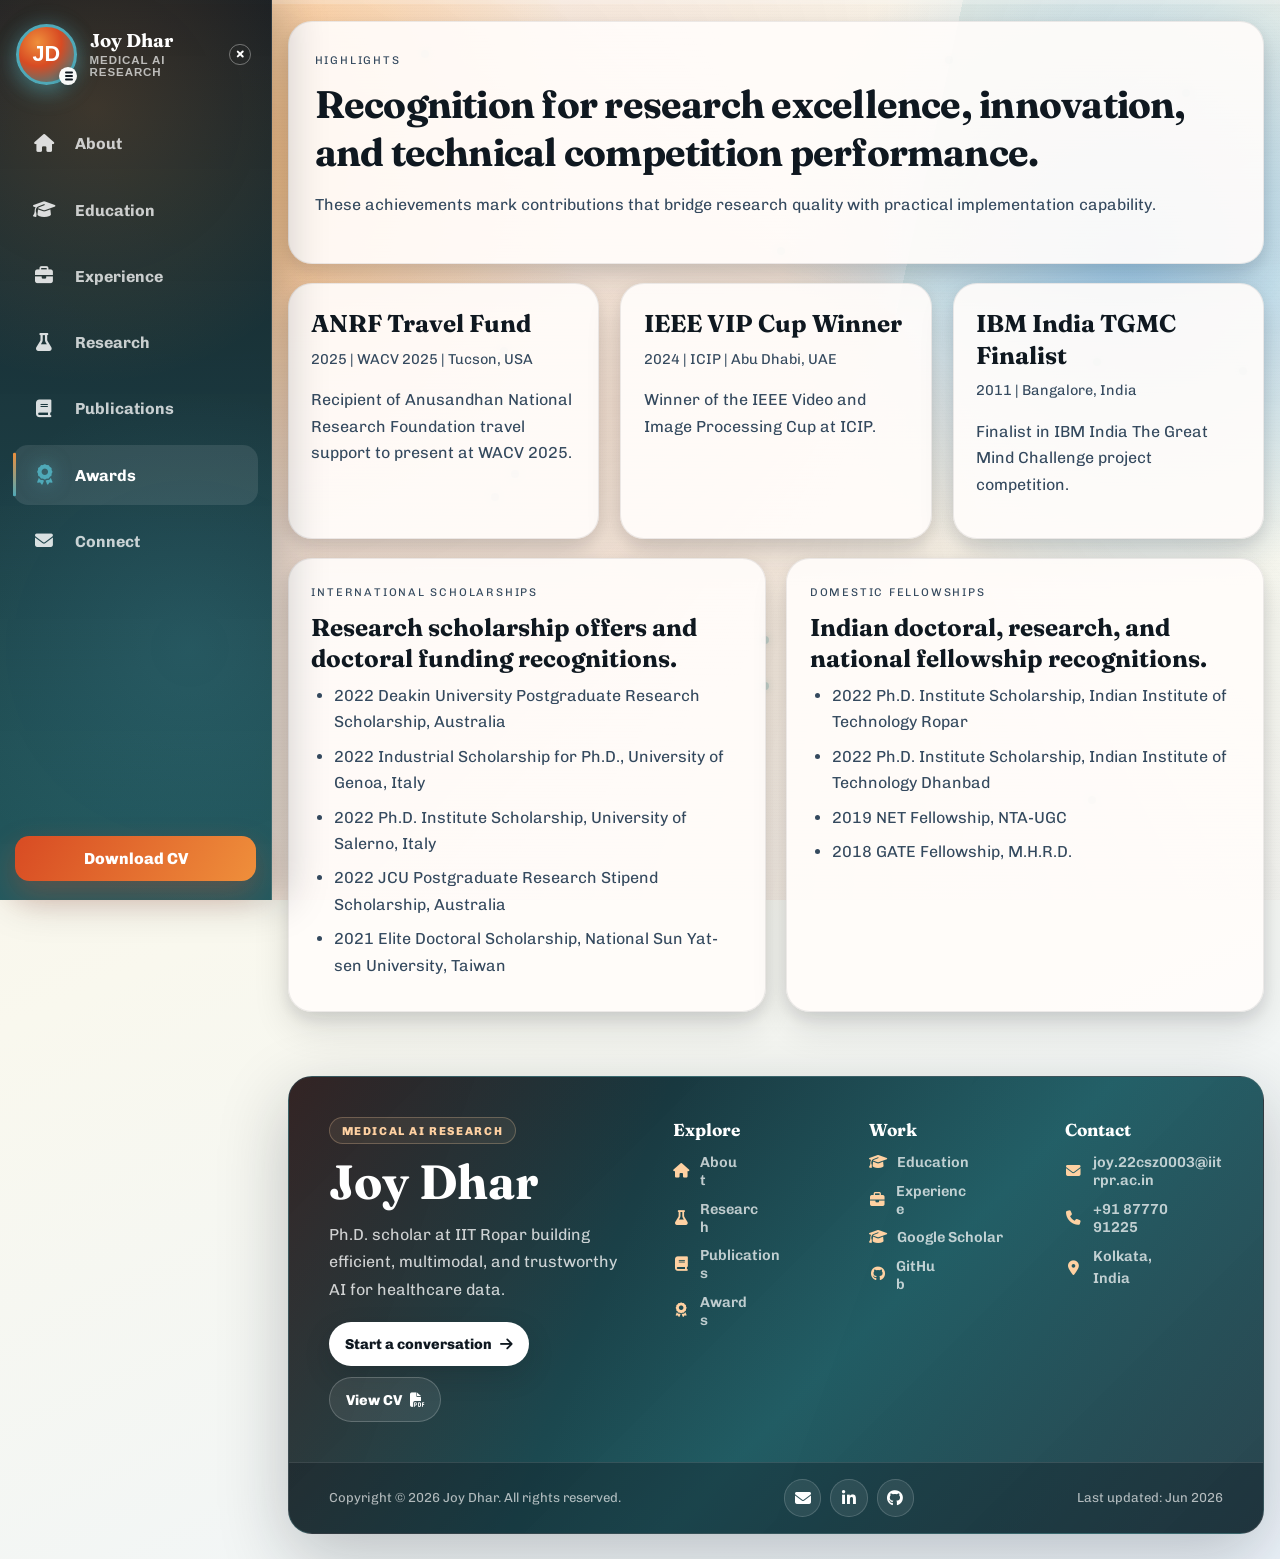
==== commit 1e3c3f14: "Merge pull request #5 from joydhar0027/patch-1 Patch 1" ====
--- a/awards.html
+++ b/awards.html
@@ -3,127 +3,89 @@
 <head>
   <meta charset="UTF-8">
   <meta name="viewport" content="width=device-width, initial-scale=1.0">
-  <meta name="description" content="Joy Dhar | Awards, honors, fellowships, and scholarships.">
+  <meta name="description" content="Joy Dhar | Awards">
   <title>Joy Dhar | Awards</title>
   <link rel="preconnect" href="https://fonts.googleapis.com">
   <link rel="preconnect" href="https://fonts.gstatic.com" crossorigin>
   <link href="https://fonts.googleapis.com/css2?family=Chivo:wght@400;600;800&family=Fraunces:opsz,wght@9..144,500;9..144,700&display=swap" rel="stylesheet">
-  <link rel="stylesheet" href="https://cdnjs.cloudflare.com/ajax/libs/font-awesome/6.5.2/css/all.min.css">
+  <link rel="stylesheet" href="https://cdnjs.cloudflare.com/ajax/libs/font-awesome/6.5.1/css/all.min.css">
   <link rel="stylesheet" href="styles.css">
 </head>
 <body class="page-awards">
   <div class="atmosphere"></div>
   <div class="grain-layer"></div>
 
-  <header class="site-header">
-    <a class="brand-mark" href="index.html" aria-label="Home"><span>JD</span></a>
-    <div class="brand-copy">
-      <a class="brand-wordmark" href="index.html">Joy Dhar</a>
-      <p class="brand-subline">Deep Learning Researcher for Medical Imaging AI</p>
-    </div>
-    <p class="header-kicker">Honors and Fellowships</p>
-  </header>
-
-  <div class="nav-shell">
-    <button class="nav-compact-toggle" type="button" aria-label="Expand or shrink navigation" aria-expanded="true" aria-controls="site-nav">
-      <span class="nav-toggle-icons">
-        <i class="fa-solid fa-bars-staggered"></i>
-        <i class="fa-solid fa-chevron-up"></i>
+  <aside class="side-nav expanded" id="sideNav">
+    <button class="side-nav-toggle" id="sideNavToggle" type="button" aria-label="Collapse side navigation" aria-expanded="true">
+      <span class="side-brand-mark" aria-hidden="true"><span class="side-brand-initials">JD</span></span>
+      <span class="side-brand-copy">
+        <span class="side-brand-name">Joy Dhar</span>
+        <span class="side-brand-role">Medical AI Research</span>
       </span>
-      <span class="nav-toggle-text">Shrink Navigation</span>
+      <span class="side-toggle-glyph" aria-hidden="true"></span>
     </button>
 
-    <nav class="tab-nav" id="site-nav" aria-label="Portfolio sections">
-      <a class="tab-link" href="index.html"><i class="fa-solid fa-circle-info"></i><span>About</span></a>
-      <a class="tab-link" href="education.html"><i class="fa-solid fa-graduation-cap"></i><span>Education</span></a>
-      <a class="tab-link" href="experience.html"><i class="fa-solid fa-stethoscope"></i><span>Experience</span></a>
-      <a class="tab-link" href="research.html"><i class="fa-solid fa-microscope"></i><span>Research</span></a>
-      <a class="tab-link" href="publications.html"><i class="fa-solid fa-file-waveform"></i><span>Publications</span></a>
-      <a class="tab-link active" href="awards.html"><i class="fa-solid fa-award"></i><span>Awards</span></a>
-      <a class="tab-link" href="connect.html"><i class="fa-solid fa-envelope-open-text"></i><span>Connect</span></a>
+    <nav class="side-nav-links" aria-label="Portfolio sections">
+      <a class="side-link" href="index.html" data-tooltip="About"><span class="side-icon" aria-hidden="true"><i class="fa-solid fa-house"></i></span><span class="side-text">About</span></a>
+      <a class="side-link" href="education.html" data-tooltip="Education"><span class="side-icon" aria-hidden="true"><i class="fa-solid fa-graduation-cap"></i></span><span class="side-text">Education</span></a>
+      <a class="side-link" href="experience.html" data-tooltip="Experience"><span class="side-icon" aria-hidden="true"><i class="fa-solid fa-briefcase"></i></span><span class="side-text">Experience</span></a>
+      <a class="side-link" href="research.html" data-tooltip="Research"><span class="side-icon" aria-hidden="true"><i class="fa-solid fa-flask"></i></span><span class="side-text">Research</span></a>
+      <a class="side-link" href="publications.html" data-tooltip="Publications"><span class="side-icon" aria-hidden="true"><i class="fa-solid fa-book"></i></span><span class="side-text">Publications</span></a>
+      <a class="side-link active" href="awards.html" data-tooltip="Awards"><span class="side-icon" aria-hidden="true"><i class="fa-solid fa-award"></i></span><span class="side-text">Awards</span></a>
+      <a class="side-link" href="connect.html" data-tooltip="Connect"><span class="side-icon" aria-hidden="true"><i class="fa-solid fa-envelope"></i></span><span class="side-text">Connect</span></a>
     </nav>
-  </div>
+
+    <div class="side-nav-actions">
+      <a href="Joy_Dhar_CV.pdf" target="_blank" rel="noopener noreferrer">Download CV</a>
+    </div>
+  </aside>
 
   <main class="page-shell">
-    <section class="hero card reveal scan-card">
-      <div class="card-head">
-        <span class="icon-badge"><i class="fa-solid fa-award"></i></span>
-        <div>
-          <p class="section-label">Awards and Support</p>
-          <h2>Recognition across research travel, international scholarship offers, competitive vision challenges, and national fellowships.</h2>
-        </div>
-      </div>
-      <p>The CV reflects both research visibility and sustained academic support across multiple institutions and countries.</p>
+    <section class="hero card reveal">
+      <p class="section-label">Highlights</p>
+      <h2>Recognition for research excellence, innovation, and technical competition performance.</h2>
+      <p>These achievements mark contributions that bridge research quality with practical implementation capability.</p>
     </section>
 
     <section class="grid-three reveal">
-      <article class="card scan-card">
-        <div class="card-head">
-          <span class="icon-badge"><i class="fa-solid fa-plane-departure"></i></span>
-          <div>
-            <h3>ANRF Travel Fund Recipient</h3>
-            <p class="meta">2025 | Tucson, USA</p>
-          </div>
-        </div>
-        <p>Travel support to present work at WACV 2025.</p>
+      <article class="card">
+        <h3>ANRF Travel Fund</h3>
+        <p class="meta">2025 | WACV 2025 | Tucson, USA</p>
+        <p>Recipient of Anusandhan National Research Foundation travel support to present at WACV 2025.</p>
       </article>
-
-      <article class="card scan-card">
-        <div class="card-head">
-          <span class="icon-badge"><i class="fa-solid fa-trophy"></i></span>
-          <div>
-            <h3>IEEE Video and Image Processing Cup Winner</h3>
-            <p class="meta">2024 | Abu Dhabi, UAE</p>
-          </div>
-        </div>
-        <p>Winner of the IEEE VIP Cup at ICIP.</p>
+      <article class="card">
+        <h3>IEEE VIP Cup Winner</h3>
+        <p class="meta">2024 | ICIP | Abu Dhabi, UAE</p>
+        <p>Winner of the IEEE Video and Image Processing Cup at ICIP.</p>
       </article>
-
-      <article class="card scan-card">
-        <div class="card-head">
-          <span class="icon-badge"><i class="fa-solid fa-lightbulb"></i></span>
-          <div>
-            <h3>IBM India TGMC Finalist</h3>
-            <p class="meta">2011 | Bangalore, India</p>
-          </div>
-        </div>
-        <p>Finalist in The Great Mind Challenge project competition.</p>
+      <article class="card">
+        <h3>IBM India TGMC Finalist</h3>
+        <p class="meta">2011 | Bangalore, India</p>
+        <p>Finalist in IBM India The Great Mind Challenge project competition.</p>
       </article>
     </section>
 
     <section class="grid-two reveal">
-      <article class="card scan-card">
-        <div class="card-head">
-          <span class="icon-badge"><i class="fa-solid fa-globe"></i></span>
-          <div>
-            <h3>International Scholarships and Offers</h3>
-            <p class="card-subline">Global recognition across doctoral opportunities.</p>
-          </div>
-        </div>
-        <ul class="list-tight">
-          <li>Deakin University Postgraduate Research Scholarship, Deakin University, 2022</li>
-          <li>Industrial Scholarship for Ph.D., University of Genoa, 2022</li>
-          <li>Ph.D. Institute Scholarship, University of Salerno, 2022</li>
-          <li>JCU Postgraduate Research Stipend Scholarship, James Cook University, 2022</li>
-          <li>Ph.D. Institute Scholarship, National Taipei University of Technology, 2021</li>
-          <li>Ph.D. Institute Scholarship, National Dong Hwa University, 2021</li>
-          <li>Elite Doctoral Scholarship, National Sun Yat-sen University, 2021</li>
+      <article class="card">
+        <p class="section-label">International Scholarships</p>
+        <h3>Research scholarship offers and doctoral funding recognitions.</h3>
+        <ul>
+          <li>2022 Deakin University Postgraduate Research Scholarship, Australia</li>
+          <li>2022 Industrial Scholarship for Ph.D., University of Genoa, Italy</li>
+          <li>2022 Ph.D. Institute Scholarship, University of Salerno, Italy</li>
+          <li>2022 JCU Postgraduate Research Stipend Scholarship, Australia</li>
+          <li>2021 Elite Doctoral Scholarship, National Sun Yat-sen University, Taiwan</li>
         </ul>
       </article>
 
-      <article class="card scan-card">
-        <div class="card-head">
-          <span class="icon-badge"><i class="fa-solid fa-flag"></i></span>
-          <div>
-            <h3>Domestic Scholarships and Fellowships</h3>
-            <p class="card-subline">National support through competitive academic stages.</p>
-          </div>
-        </div>
-        <ul class="list-tight">
-          <li>Institute Scholarship, Indian Institute of Technology Dhanbad, 2022</li>
-          <li>Institute Scholarship, Indian Institute of Technology Ropar, 2022</li>
-          <li>NET Fellowship, NTA-UGC, 2019</li>
-          <li>GATE Fellowship, M.H.R.D., 2018</li>
+      <article class="card">
+        <p class="section-label">Domestic Fellowships</p>
+        <h3>Indian doctoral, research, and national fellowship recognitions.</h3>
+        <ul>
+          <li>2022 Ph.D. Institute Scholarship, Indian Institute of Technology Ropar</li>
+          <li>2022 Ph.D. Institute Scholarship, Indian Institute of Technology Dhanbad</li>
+          <li>2019 NET Fellowship, NTA-UGC</li>
+          <li>2018 GATE Fellowship, M.H.R.D.</li>
         </ul>
       </article>
     </section>
@@ -131,42 +93,52 @@
 
   <footer class="site-footer" aria-label="Site footer">
     <div class="footer-grid">
-      <section class="footer-block footer-brand">
-        <div class="footer-emblem"><i class="fa-solid fa-dna"></i></div>
-        <p class="footer-title">Joy Dhar</p>
-        <p>Recognition spanning competitive computer vision, research travel support, and doctoral scholarship pathways.</p>
-        <div class="footer-socials">
-          <a href="https://github.com/misti1203" target="_blank" rel="noopener noreferrer"><i class="fa-brands fa-github"></i><span>GitHub</span></a>
-          <a href="https://www.linkedin.com/in/joy-dhar-42930a248" target="_blank" rel="noopener noreferrer"><i class="fa-brands fa-linkedin"></i><span>LinkedIn</span></a>
-          <a href="mailto:joy.22csz0003@iitrpr.ac.in"><i class="fa-solid fa-envelope"></i><span>Email</span></a>
+      <section class="footer-brand" aria-labelledby="footer-brand-title">
+        <p class="footer-kicker">Medical AI Research</p>
+        <h2 id="footer-brand-title">Joy Dhar</h2>
+        <p>Ph.D. scholar at IIT Ropar building efficient, multimodal, and trustworthy AI for healthcare data.</p>
+        <div class="footer-actions">
+          <a class="footer-cta" href="mailto:joy.22csz0003@iitrpr.ac.in">
+            Start a conversation <i class="fa-solid fa-arrow-right" aria-hidden="true"></i>
+          </a>
+          <a class="footer-cta secondary" href="Joy_Dhar_CV.pdf" target="_blank" rel="noopener noreferrer">
+            View CV <i class="fa-solid fa-file-pdf" aria-hidden="true"></i>
+          </a>
         </div>
       </section>
 
-      <section class="footer-block">
-        <p class="footer-title">Navigate</p>
-        <a href="publications.html"><i class="fa-solid fa-file-waveform"></i><span>Publications</span></a>
-        <a href="research.html"><i class="fa-solid fa-microscope"></i><span>Research</span></a>
-        <a href="experience.html"><i class="fa-solid fa-stethoscope"></i><span>Experience</span></a>
-      </section>
+      <nav class="footer-block" aria-label="Footer navigation">
+        <p class="footer-title">Explore</p>
+        <a href="index.html"><i class="fa-solid fa-house" aria-hidden="true"></i>About</a>
+        <a href="research.html"><i class="fa-solid fa-flask" aria-hidden="true"></i>Research</a>
+        <a href="publications.html"><i class="fa-solid fa-book" aria-hidden="true"></i>Publications</a>
+        <a href="awards.html"><i class="fa-solid fa-award" aria-hidden="true"></i>Awards</a>
+      </nav>
 
-      <section class="footer-block">
-        <p class="footer-title">Recognition Types</p>
-        <a href="awards.html"><i class="fa-solid fa-plane-departure"></i><span>Travel Awards</span></a>
-        <a href="awards.html"><i class="fa-solid fa-globe"></i><span>International Offers</span></a>
-        <a href="awards.html"><i class="fa-solid fa-flag"></i><span>Domestic Fellowships</span></a>
-      </section>
+      <nav class="footer-block" aria-label="Research links">
+        <p class="footer-title">Work</p>
+        <a href="education.html"><i class="fa-solid fa-graduation-cap" aria-hidden="true"></i>Education</a>
+        <a href="experience.html"><i class="fa-solid fa-briefcase" aria-hidden="true"></i>Experience</a>
+        <a href="https://scholar.google.com/citations?user=Rc6ezD0AAAAJ&hl=en" target="_blank" rel="noopener noreferrer"><i class="fa-solid fa-graduation-cap" aria-hidden="true"></i>Google Scholar</a>
+        <a href="https://github.com/misti1203" target="_blank" rel="noopener noreferrer"><i class="fa-brands fa-github" aria-hidden="true"></i>GitHub</a>
+      </nav>
 
-      <section class="footer-block">
-        <p class="footer-title">Resources</p>
-        <a href="Joy_Dhar_CV.pdf" target="_blank" rel="noopener noreferrer"><i class="fa-solid fa-file-arrow-down"></i><span>Download CV</span></a>
-        <a href="education.html"><i class="fa-solid fa-graduation-cap"></i><span>Education</span></a>
-        <a href="connect.html"><i class="fa-solid fa-address-card"></i><span>Contact</span></a>
+      <section class="footer-block footer-contact">
+        <p class="footer-title">Contact</p>
+        <a href="mailto:joy.22csz0003@iitrpr.ac.in"><i class="fa-solid fa-envelope" aria-hidden="true"></i>joy.22csz0003@iitrpr.ac.in</a>
+        <a href="tel:+918777091225"><i class="fa-solid fa-phone" aria-hidden="true"></i>+91 87770 91225</a>
+        <span><i class="fa-solid fa-location-dot" aria-hidden="true"></i>Kolkata, India</span>
       </section>
     </div>
 
     <div class="footer-meta">
       <p>Copyright &copy; <span class="current-year">2026</span> Joy Dhar. All rights reserved.</p>
-      <p>Website refreshed on May 12, 2026 from the CV dated April 18, 2026.</p>
+      <div class="footer-social" aria-label="Social profiles">
+        <a href="mailto:joy.22csz0003@iitrpr.ac.in" aria-label="Email Joy Dhar"><i class="fa-solid fa-envelope" aria-hidden="true"></i></a>
+        <a href="https://linkedin.com/in/joy-dhar-42930a248" target="_blank" rel="noopener noreferrer" aria-label="LinkedIn profile"><i class="fa-brands fa-linkedin-in" aria-hidden="true"></i></a>
+        <a href="https://github.com/misti1203" target="_blank" rel="noopener noreferrer" aria-label="GitHub profile"><i class="fa-brands fa-github" aria-hidden="true"></i></a>
+      </div>
+      <p>Last updated: Jun 2026</p>
     </div>
   </footer>
 
--- a/styles.css
+++ b/styles.css
@@ -1,24 +1,38 @@
+/* World-Class Portfolio Design System - Enhanced 2026 */
+
 :root {
-  --ink: #0d1b2a;
-  --ink-soft: #486074;
-  --surface: rgba(250, 253, 255, 0.9);
-  --surface-strong: rgba(255, 255, 255, 0.96);
-  --surface-glass: rgba(239, 248, 252, 0.68);
-  --line: rgba(35, 76, 104, 0.14);
-  --line-strong: rgba(42, 110, 145, 0.22);
-  --accent: #f06b35;
-  --accent-deep: #c75225;
-  --accent-soft: #0f8f99;
-  --accent-alt: #4eb7d1;
-  --accent-fade: rgba(15, 143, 153, 0.12);
-  --success: #2b9e74;
-  --radius-lg: 1.6rem;
-  --radius-md: 1.15rem;
-  --radius-sm: 0.9rem;
-  --shadow-sm: 0 8px 20px rgba(13, 27, 42, 0.08);
-  --shadow: 0 18px 48px rgba(13, 27, 42, 0.12);
-  --shadow-lg: 0 26px 72px rgba(13, 27, 42, 0.16);
+  /* Core Colors */
+  --ink: #0f1820;
+  --ink-soft: #34495e;
+  --surface: rgba(255, 252, 250, 0.92);
+  --surface-dim: rgba(255, 252, 250, 0.65);
+  --line: rgba(15, 24, 32, 0.08);
+  --line-accent: rgba(26, 138, 153, 0.15);
+
+  /* Accent Colors */
+  --accent: #d84b23;
+  --accent-soft: #1a8a99;
+  --accent-light: #4fa9b8;
+  --accent-xsoft: #e8f4f6;
+
+  /* Layout */
+  --radius-lg: 1.5rem;
+  --radius-md: 1.1rem;
+  --radius-sm: 0.875rem;
+  --radius-xs: 0.5rem;
+
+  /* Shadows - Refined 3D Depth */
+  --shadow-xs: 0 2px 6px rgba(15, 24, 32, 0.06);
+  --shadow-sm: 0 4px 12px rgba(15, 24, 32, 0.08);
+  --shadow: 0 6px 16px rgba(15, 24, 32, 0.1), 0 16px 36px rgba(15, 24, 32, 0.12);
+  --shadow-md: 0 10px 28px rgba(15, 24, 32, 0.14);
+  --shadow-lg: 0 16px 48px rgba(15, 24, 32, 0.16);
+  --shadow-xl: 0 24px 72px rgba(15, 24, 32, 0.18);
+
+  /* Max Width */
   --max: min(1240px, calc(100% - 2rem));
+  --side-nav-expanded: 17rem;
+  --side-nav-collapsed: 5.25rem;
 }
 
 * {
@@ -32,108 +46,68 @@
   min-height: 100%;
 }
 
-html {
-  scroll-padding-top: 1rem;
-}
-
 body {
+  --side-nav-width: var(--side-nav-expanded);
   font-family: "Chivo", "Segoe UI", sans-serif;
   color: var(--ink);
   overflow-x: hidden;
   position: relative;
-  background:
-    radial-gradient(circle at top left, rgba(240, 107, 53, 0.14), transparent 30%),
-    radial-gradient(circle at top right, rgba(78, 183, 209, 0.18), transparent 28%),
-    linear-gradient(145deg, #edf6fb 0%, #f9fcff 38%, #eefaf6 100%);
+  background: linear-gradient(155deg, #f4f0e8, #f9f8f3 45%, #ecf8f8);
+  padding-left: var(--side-nav-width);
   font-feature-settings: "liga" 1, "calt" 1;
   -webkit-font-smoothing: antialiased;
   -moz-osx-font-smoothing: grayscale;
-}
-
-body::before,
-body::after {
-  content: "";
-  position: fixed;
-  inset: 0;
-  pointer-events: none;
-  z-index: 0;
-}
-
-body::before {
-  background:
-    repeating-linear-gradient(
-      90deg,
-      transparent 0,
-      transparent 72px,
-      rgba(59, 115, 148, 0.035) 72px,
-      rgba(59, 115, 148, 0.035) 73px
-    ),
-    repeating-linear-gradient(
-      0deg,
-      transparent 0,
-      transparent 72px,
-      rgba(59, 115, 148, 0.03) 72px,
-      rgba(59, 115, 148, 0.03) 73px
-    );
-  opacity: 0.6;
-}
-
-body::after {
-  background:
-    radial-gradient(circle at 12% 14%, rgba(255, 255, 255, 0.85), transparent 20%),
-    radial-gradient(circle at 85% 22%, rgba(255, 255, 255, 0.7), transparent 18%),
-    radial-gradient(circle at 76% 82%, rgba(15, 143, 153, 0.08), transparent 15%);
-}
-
+  transition: padding-left 320ms cubic-bezier(0.23, 1, 0.320, 1);
+}
+
+body.nav-collapsed {
+  --side-nav-width: var(--side-nav-collapsed);
+}
+
+/* Page Background Gradients */
 body.page-about {
-  background:
-    radial-gradient(circle at 18% 10%, rgba(255, 189, 118, 0.22), transparent 22%),
-    radial-gradient(circle at 84% 16%, rgba(82, 201, 214, 0.2), transparent 20%),
-    linear-gradient(145deg, #eef7fb 0%, #f8fcff 42%, #edf7f3 100%);
+  background: radial-gradient(circle at 14% 6%, #f9c889 0%, transparent 24%),
+              radial-gradient(circle at 88% 20%, #8ed9d8 0%, transparent 20%),
+              linear-gradient(155deg, #f4f0e8, #f9f8f3 45%, #ecf8f8);
 }
 
 body.page-education {
-  background:
-    radial-gradient(circle at 18% 8%, rgba(255, 205, 138, 0.2), transparent 22%),
-    radial-gradient(circle at 82% 18%, rgba(90, 177, 227, 0.18), transparent 20%),
-    linear-gradient(145deg, #eef5fa 0%, #fbfdff 42%, #eef6ff 100%);
+  background: radial-gradient(circle at 15% 6%, #f6d8aa 0%, transparent 20%),
+              radial-gradient(circle at 84% 24%, #9fd8f2 0%, transparent 22%),
+              linear-gradient(155deg, #f5f1e8, #f8fafc 46%, #edf4ff);
 }
 
 body.page-experience {
-  background:
-    radial-gradient(circle at 15% 10%, rgba(255, 189, 128, 0.2), transparent 20%),
-    radial-gradient(circle at 82% 18%, rgba(103, 202, 156, 0.16), transparent 19%),
-    linear-gradient(145deg, #f0f8fb 0%, #fbfdfe 40%, #eef9f3 100%);
+  background: radial-gradient(circle at 12% 10%, #f7c88f 0%, transparent 21%),
+              radial-gradient(circle at 85% 20%, #acd7ba 0%, transparent 22%),
+              linear-gradient(150deg, #f7f1e9, #f8faf3 44%, #ebf7ef);
 }
 
 body.page-research {
-  background:
-    radial-gradient(circle at 15% 8%, rgba(255, 176, 132, 0.2), transparent 22%),
-    radial-gradient(circle at 84% 14%, rgba(78, 183, 209, 0.18), transparent 21%),
-    linear-gradient(145deg, #eff7fb 0%, #fbfdff 42%, #eefaf7 100%);
+  background: radial-gradient(circle at 18% 7%, #f6bf87 0%, transparent 24%),
+              radial-gradient(circle at 90% 15%, #95d7c0 0%, transparent 20%),
+              linear-gradient(150deg, #f6efe7, #f4faf3 45%, #e9f6f0);
 }
 
 body.page-publications {
-  background:
-    radial-gradient(circle at 15% 8%, rgba(255, 183, 121, 0.2), transparent 22%),
-    radial-gradient(circle at 84% 16%, rgba(105, 177, 232, 0.18), transparent 22%),
-    linear-gradient(145deg, #eff7fb 0%, #fbfdff 40%, #eef5fb 100%);
+  background: radial-gradient(circle at 12% 8%, #f7c99d 0%, transparent 21%),
+              radial-gradient(circle at 82% 18%, #9bc8ec 0%, transparent 23%),
+              linear-gradient(150deg, #f7f1e8, #f6f9fb 45%, #eaf2fb);
 }
 
 body.page-awards {
-  background:
-    radial-gradient(circle at 16% 10%, rgba(255, 200, 127, 0.2), transparent 22%),
-    radial-gradient(circle at 82% 18%, rgba(125, 182, 236, 0.17), transparent 22%),
-    linear-gradient(145deg, #f3f8fb 0%, #fffefb 38%, #eef5fd 100%);
+  background: radial-gradient(circle at 16% 10%, #ffca88 0%, transparent 22%),
+              radial-gradient(circle at 88% 16%, #a4d0ef 0%, transparent 20%),
+              linear-gradient(155deg, #f8f0e5, #f9f8ee 48%, #edf4fb);
 }
 
 body.page-connect {
-  background:
-    radial-gradient(circle at 15% 12%, rgba(255, 181, 126, 0.2), transparent 22%),
-    radial-gradient(circle at 82% 18%, rgba(88, 204, 196, 0.16), transparent 20%),
-    linear-gradient(145deg, #eef8fb 0%, #fbfdff 40%, #eef9f7 100%);
-}
-
+  background: radial-gradient(circle at 14% 9%, #f7cb9f 0%, transparent 22%),
+              radial-gradient(circle at 88% 20%, #99d8d2 0%, transparent 20%),
+              linear-gradient(155deg, #f7efe8, #f7f8f2 45%, #ebf8f5);
+}
+
+/* Background Layers */
 .atmosphere,
 .grain-layer {
   position: fixed;
@@ -142,37 +116,36 @@
 }
 
 .atmosphere {
-  background:
-    conic-gradient(from 40deg at 72% 28%, rgba(15, 143, 153, 0.11), transparent 30%, rgba(240, 107, 53, 0.1), transparent 62%),
-    radial-gradient(circle at center, transparent 0 62%, rgba(15, 143, 153, 0.03) 62% 63%, transparent 63%);
-  animation: drift 18s ease-in-out infinite alternate;
+  background: conic-gradient(from 12deg at 70% 35%, rgba(47, 141, 149, 0.09), transparent, rgba(216, 75, 35, 0.12), transparent);
+  animation: drift 14s ease-in-out infinite alternate;
 }
 
 .grain-layer {
-  opacity: 0.16;
-  background-image: radial-gradient(rgba(13, 27, 42, 0.14) 0.4px, transparent 0.4px);
-  background-size: 10px 10px;
-}
-
+  opacity: 0.22;
+  background-image: repeating-linear-gradient(0deg, rgba(24, 35, 40, 0.03) 0, rgba(24, 35, 40, 0.03) 1px, transparent 1px, transparent 3px);
+}
+
+/* Progress Indicator */
 .progress-rail {
   position: fixed;
-  inset: 0 0 auto 0;
+  left: 0;
+  top: 0;
+  width: 100%;
   height: 4px;
-  z-index: 40;
-  background: rgba(255, 255, 255, 0.22);
-  backdrop-filter: blur(6px);
+  z-index: 30;
+  background: rgba(255, 255, 255, 0.2);
+  backdrop-filter: blur(4px);
 }
 
 .progress-fill {
   width: 0;
   height: 100%;
-  background: linear-gradient(90deg, var(--accent), #ffb347, var(--accent-soft));
-  box-shadow: 0 0 16px rgba(240, 107, 53, 0.45);
+  background: linear-gradient(90deg, #d84b23, #ef8f3b, #2f8d95);
+  box-shadow: 0 0 16px rgba(216, 75, 35, 0.5);
   transition: width 120ms linear;
 }
 
-.site-header,
-.nav-shell,
+/* Layout Container */
 .page-shell,
 .site-footer {
   width: var(--max);
@@ -181,179 +154,325 @@
   z-index: 1;
 }
 
-.site-header {
+/* Sidebar Navigation */
+.side-nav {
+  position: fixed;
+  inset: 0 auto 0 0;
+  width: var(--side-nav-width);
+  z-index: 40;
+  display: flex;
+  flex-direction: column;
+  overflow: visible;
+  color: #fff;
+  background: linear-gradient(180deg, rgba(15, 24, 32, 0.98), rgba(23, 82, 89, 0.95));
+  border-right: 1px solid rgba(255, 255, 255, 0.12);
+  box-shadow: 14px 0 40px rgba(15, 24, 32, 0.22);
+  transition: width 320ms cubic-bezier(0.23, 1, 0.320, 1);
+}
+
+.side-nav::before {
+  content: "";
+  position: absolute;
+  inset: 0;
+  background: radial-gradient(circle at 35% 12%, rgba(239, 143, 59, 0.18), transparent 34%),
+              radial-gradient(circle at 70% 72%, rgba(79, 169, 184, 0.16), transparent 38%);
+  pointer-events: none;
+}
+
+.side-nav-toggle {
+  position: relative;
+  display: grid;
+  grid-template-columns: 3.8rem minmax(0, 1fr) 1.6rem;
+  align-items: center;
+  gap: 0.8rem;
+  width: 100%;
+  min-height: 6.8rem;
+  padding: 1.2rem 1rem;
+  border: 0;
+  color: inherit;
+  background: transparent;
+  cursor: pointer;
+  text-align: left;
+}
+
+.side-brand-mark {
+  position: relative;
+  width: 3.8rem;
+  height: 3.8rem;
+  border-radius: 50%;
+  display: inline-grid;
+  place-items: center;
+  color: #fff;
+  background: radial-gradient(circle at 34% 28%, #ef8f3b 0%, #d84b23 44%, #1a8a99 100%);
+  border: 3px solid var(--accent-light);
+  box-shadow: 0 8px 22px rgba(79, 169, 184, 0.42), 0 0 22px rgba(79, 169, 184, 0.22);
+  font-size: 1.35rem;
+  font-weight: 800;
+  transition: transform 220ms ease, border-color 220ms ease, box-shadow 220ms ease;
+}
+
+.side-brand-mark::after {
+  content: "";
+  position: absolute;
+  right: -0.18rem;
+  bottom: -0.18rem;
+  z-index: 2;
+  width: 1.12rem;
+  height: 1.12rem;
+  border-radius: 50%;
+  background: rgba(255, 255, 255, 0.96);
+  box-shadow: 0 4px 10px rgba(15, 24, 32, 0.22);
+}
+
+.side-brand-mark::before {
+  content: "";
+  position: absolute;
+  right: 0.08rem;
+  bottom: 0.29rem;
+  z-index: 3;
+  width: 0.5rem;
+  height: 2px;
+  border-radius: 999px;
+  background: var(--ink);
+  box-shadow: 0 -0.22rem 0 var(--ink), 0 0.22rem 0 var(--ink);
+}
+
+.side-brand-initials {
+  position: relative;
+  z-index: 1;
+}
+
+.side-nav-toggle:hover .side-brand-mark,
+.side-nav-toggle:focus .side-brand-mark {
+  transform: scale(1.05);
+  border-color: #8ed9d8;
+  box-shadow: 0 12px 28px rgba(79, 169, 184, 0.52), 0 0 28px rgba(79, 169, 184, 0.32);
+}
+
+.side-brand-copy {
+  display: grid;
+  gap: 0.18rem;
+  min-width: 0;
+  transition: opacity 240ms ease, transform 240ms ease;
+}
+
+.side-brand-name {
+  font-family: "Fraunces", Georgia, serif;
+  font-size: 1.16rem;
+  font-weight: 700;
+  line-height: 1.1;
+}
+
+.side-brand-role {
+  color: rgba(255, 255, 255, 0.68);
+  font-size: 0.72rem;
+  font-weight: 700;
+  letter-spacing: 0.08em;
+  text-transform: uppercase;
+}
+
+.side-toggle-glyph {
+  position: relative;
+  width: 1.35rem;
+  height: 1.35rem;
+  border-radius: 50%;
+  border: 1px solid rgba(255, 255, 255, 0.36);
+  transition: transform 240ms ease, opacity 240ms ease;
+}
+
+.side-toggle-glyph::before,
+.side-toggle-glyph::after {
+  content: "";
+  position: absolute;
+  top: 50%;
+  left: 50%;
+  width: 0.55rem;
+  height: 2px;
+  border-radius: 2px;
+  background: #fff;
+  transform-origin: center;
+}
+
+.side-toggle-glyph::before {
+  transform: translate(-48%, -50%) rotate(45deg);
+}
+
+.side-toggle-glyph::after {
+  transform: translate(-48%, -50%) rotate(-45deg);
+}
+
+.side-nav-links {
+  position: relative;
+  display: grid;
+  gap: 0.45rem;
+  width: 100%;
+  padding: 0.35rem 0.8rem 1rem;
+  overflow: visible;
+  scrollbar-width: thin;
+  scrollbar-color: rgba(239, 143, 59, 0.75) transparent;
+}
+
+.side-link {
+  position: relative;
   display: flex;
   align-items: center;
-  gap: 1rem;
-  padding-top: 1.4rem;
-}
-
-.brand-mark {
-  width: 68px;
-  height: 68px;
-  flex-shrink: 0;
-  border-radius: 1.4rem;
+  gap: 0.8rem;
+  min-height: 3.15rem;
+  padding: 0.72rem 0.85rem;
+  border-radius: 0.95rem;
+  color: rgba(255, 255, 255, 0.76);
+  text-decoration: none;
+  font-weight: 700;
+  transition: background 220ms ease, color 220ms ease, transform 220ms ease;
+}
+
+.side-link::before {
+  content: "";
+  position: absolute;
+  inset: 0 auto 0 0;
+  width: 3px;
+  border-radius: 999px;
+  background: linear-gradient(180deg, #ef8f3b, #4fa9b8);
+  opacity: 0;
+  transform: scaleY(0.45);
+  transition: opacity 220ms ease, transform 220ms ease;
+}
+
+.side-link:hover,
+.side-link:focus,
+.side-link.active {
+  color: #fff;
+  background: rgba(255, 255, 255, 0.1);
+}
+
+.side-link:hover,
+.side-link:focus {
+  transform: translateX(4px);
+}
+
+.side-link:hover::before,
+.side-link:focus::before,
+.side-link.active::before {
+  opacity: 1;
+  transform: scaleY(0.74);
+}
+
+.side-icon {
   display: inline-grid;
   place-items: center;
+  flex: 0 0 2.25rem;
+  width: 2.25rem;
+  height: 2.25rem;
+  border-radius: 50%;
+  color: rgba(255, 255, 255, 0.84);
+  background: transparent;
+  box-shadow: none;
+  font-size: 1.12rem;
+  font-weight: 800;
+  transition: color 220ms ease, transform 220ms ease, filter 220ms ease;
+}
+
+.side-icon i {
+  line-height: 1;
+}
+
+.side-link:hover .side-icon,
+.side-link:focus .side-icon,
+.side-link.active .side-icon {
+  color: var(--accent-light);
+  transform: scale(1.14);
+  filter: drop-shadow(0 0 8px rgba(79, 169, 184, 0.58));
+}
+
+.side-text {
+  white-space: nowrap;
+  transition: opacity 220ms ease, transform 220ms ease, width 220ms ease;
+}
+
+.side-nav-actions {
+  position: relative;
+  margin-top: auto;
+  padding: 1rem 0.95rem 1.2rem;
+  transition: opacity 220ms ease;
+}
+
+.side-nav-actions a {
+  display: flex;
+  align-items: center;
+  justify-content: center;
+  min-height: 2.8rem;
+  border-radius: 0.9rem;
+  color: #fff;
   text-decoration: none;
   font-weight: 800;
-  letter-spacing: 0.08em;
+  background: linear-gradient(120deg, #d84b23, #ef8f3b);
+  box-shadow: 0 12px 30px rgba(216, 75, 35, 0.32);
+}
+
+body.nav-collapsed .side-nav-toggle {
+  grid-template-columns: 1fr;
+  justify-items: center;
+  min-height: 6.2rem;
+  padding: 1rem 0.6rem;
+}
+
+body.nav-collapsed .side-brand-copy,
+body.nav-collapsed .side-toggle-glyph,
+body.nav-collapsed .side-text,
+body.nav-collapsed .side-nav-actions {
+  opacity: 0;
+  pointer-events: none;
+}
+
+body.nav-collapsed .side-text {
+  width: 0;
+  overflow: hidden;
+  transform: translateX(-0.35rem);
+}
+
+body.nav-collapsed .side-link {
+  justify-content: center;
+  padding-inline: 0.45rem;
+}
+
+body.nav-collapsed .side-link:hover,
+body.nav-collapsed .side-link:focus {
+  transform: none;
+}
+
+body.nav-collapsed .side-link::after {
+  content: attr(data-tooltip);
+  position: absolute;
+  top: 50%;
+  left: calc(100% + 0.7rem);
+  z-index: 50;
+  min-width: max-content;
+  padding: 0.45rem 0.65rem;
+  border-radius: 0.55rem;
   color: #fff;
-  background:
-    linear-gradient(145deg, rgba(255, 255, 255, 0.18), transparent),
-    linear-gradient(135deg, var(--accent), #ff9b54 55%, var(--accent-soft));
-  box-shadow: 0 16px 36px rgba(22, 72, 104, 0.22);
-  transition: transform 240ms ease, box-shadow 240ms ease;
-}
-
-.brand-mark:hover,
-.brand-mark:focus {
-  transform: translateY(-3px);
-  box-shadow: 0 22px 46px rgba(22, 72, 104, 0.28);
-}
-
-.brand-copy {
-  display: grid;
-  gap: 0.22rem;
-}
-
-.brand-wordmark {
-  text-decoration: none;
-  font-family: "Fraunces", Georgia, serif;
-  font-weight: 700;
-  font-size: 1.32rem;
-  color: var(--ink);
-}
-
-.brand-subline {
-  margin: 0;
-  font-size: 0.88rem;
-  letter-spacing: 0.04em;
-  color: var(--ink-soft);
-}
-
-.header-kicker {
-  margin: 0 0 0 auto;
-  padding: 0.6rem 0.95rem;
-  border-radius: 999px;
-  background: rgba(255, 255, 255, 0.72);
-  border: 1px solid rgba(42, 110, 145, 0.12);
-  color: var(--ink-soft);
-  font-size: 0.72rem;
+  background: rgba(15, 24, 32, 0.94);
+  box-shadow: var(--shadow-md);
+  opacity: 0;
+  pointer-events: none;
+  transform: translate(-0.25rem, -50%);
+  transition: opacity 180ms ease, transform 180ms ease;
+}
+
+body.nav-collapsed .side-link:hover::after,
+body.nav-collapsed .side-link:focus::after {
+  opacity: 1;
+  transform: translate(0, -50%);
+}
+
+/* Typography Hierarchy */
+.eyebrow,
+.section-label {
   text-transform: uppercase;
   letter-spacing: 0.16em;
-}
-
-.nav-shell {
-  margin-top: 1rem;
-  display: grid;
-  gap: 0.7rem;
-}
-
-.nav-compact-toggle {
-  justify-self: end;
-  display: inline-flex;
-  align-items: center;
-  gap: 0.7rem;
-  border: 1px solid var(--line-strong);
-  background: rgba(255, 255, 255, 0.82);
-  color: var(--ink);
-  border-radius: 999px;
-  padding: 0.78rem 1rem;
-  font: inherit;
-  cursor: pointer;
-  box-shadow: var(--shadow-sm);
-  transition: transform 220ms ease, box-shadow 220ms ease, background 220ms ease;
-}
-
-.nav-compact-toggle:hover,
-.nav-compact-toggle:focus {
-  transform: translateY(-2px);
-  box-shadow: var(--shadow);
-  background: rgba(255, 255, 255, 0.96);
-}
-
-.nav-toggle-icons {
-  display: inline-flex;
-  align-items: center;
-  gap: 0.55rem;
+  font-size: 0.7rem;
   color: var(--accent-soft);
-}
-
-.nav-toggle-text {
-  font-weight: 600;
-  font-size: 0.92rem;
-}
-
-.nav-shell.is-collapsed .nav-toggle-text::after {
-  content: "";
-}
-
-.nav-shell.is-collapsed .nav-toggle-icons .fa-chevron-up {
-  transform: rotate(180deg);
-}
-
-.tab-nav {
-  display: flex;
-  flex-wrap: wrap;
-  gap: 0.7rem;
-  padding: 0.9rem;
-  border-radius: 1.5rem;
-  border: 1px solid var(--line);
-  background:
-    linear-gradient(145deg, rgba(255, 255, 255, 0.84), rgba(241, 250, 253, 0.72)),
-    rgba(255, 255, 255, 0.6);
-  backdrop-filter: blur(14px);
-  box-shadow: var(--shadow-sm);
-  overflow: hidden;
-  transform-origin: top;
-  transition: max-height 260ms ease, opacity 220ms ease, padding 220ms ease, border-color 220ms ease, transform 220ms ease;
-}
-
-.nav-shell.is-collapsed .tab-nav {
-  max-height: 0;
-  opacity: 0;
-  padding-top: 0;
-  padding-bottom: 0;
-  border-color: transparent;
-  transform: translateY(-4px);
-}
-
-.tab-link {
-  display: inline-flex;
-  align-items: center;
-  gap: 0.65rem;
-  text-decoration: none;
-  border-radius: 999px;
-  color: var(--ink-soft);
-  padding: 0.85rem 1.15rem;
-  font-size: 0.96rem;
-  font-weight: 600;
-  background: rgba(255, 255, 255, 0.55);
-  transition: transform 220ms ease, box-shadow 220ms ease, background 220ms ease, color 220ms ease;
-}
-
-.tab-link i {
-  color: var(--accent-soft);
-  font-size: 0.95rem;
-}
-
-.tab-link:hover,
-.tab-link:focus {
-  transform: translateY(-2px);
-  color: var(--ink);
-  background: rgba(240, 248, 252, 0.95);
-  box-shadow: inset 0 0 0 1px rgba(15, 143, 153, 0.14);
-}
-
-.tab-link.active {
-  color: #fff;
-  background: linear-gradient(120deg, var(--accent), #ff9b54 52%, var(--accent-soft));
-  box-shadow: 0 14px 34px rgba(15, 143, 153, 0.22);
-}
-
-.tab-link.active i {
-  color: #fff;
+  margin: 0 0 0.65rem;
+  font-weight: 700;
 }
 
 h1,
@@ -361,525 +480,1224 @@
 h3 {
   font-family: "Fraunces", Georgia, serif;
   margin-top: 0;
+  font-weight: 700;
+}
+
+h1 {
+  margin-bottom: 0.55rem;
+  font-size: clamp(2.4rem, 5.2vw, 4rem);
+  line-height: 1.12;
+  letter-spacing: -0.025em;
 }
 
 h2 {
-  margin-bottom: 0.7rem;
-  font-size: clamp(1.8rem, 3.2vw, 2.8rem);
-  line-height: 1.18;
+  margin-bottom: 0.65rem;
 }
 
 h3 {
-  margin-bottom: 0.4rem;
-  font-size: clamp(1.15rem, 2vw, 1.55rem);
-  line-height: 1.28;
-}
-
-.section-label {
-  margin: 0 0 0.5rem;
-  font-size: 0.72rem;
-  font-weight: 700;
-  text-transform: uppercase;
-  letter-spacing: 0.18em;
-  color: var(--accent-soft);
-}
-
+  font-size: clamp(1.25rem, 1.9vw, 1.55rem);
+  margin-bottom: 0.5rem;
+  line-height: 1.3;
+}
+
+/* Navigation */
+.tab-nav {
+  margin-top: 1.4rem;
+  padding: 0.75rem;
+  display: flex;
+  flex-wrap: wrap;
+  gap: 0.65rem;
+  border: 1px solid var(--line);
+  border-radius: 999px;
+  backdrop-filter: blur(10px);
+  background: rgba(255, 255, 255, 0.65);
+  transition: all 280ms cubic-bezier(0.23, 1, 0.320, 1);
+}
+
+.tab-link {
+  text-decoration: none;
+  border-radius: 999px;
+  color: var(--ink-soft);
+  padding: 0.7rem 1.2rem;
+  font-size: 0.96rem;
+  font-weight: 500;
+  transition: all 280ms cubic-bezier(0.23, 1, 0.320, 1);
+}
+
+.tab-link:hover {
+  background: rgba(26, 138, 153, 0.1);
+  color: var(--ink);
+}
+
+.tab-link:focus {
+  outline: 2px solid var(--accent);
+  outline-offset: 2px;
+}
+
+.tab-link.active {
+  color: #fff;
+  background: linear-gradient(120deg, #d84b23, #ef8f3b);
+  box-shadow: 0 8px 28px rgba(216, 75, 35, 0.35);
+  font-weight: 600;
+}
+
+/* Dropdown Navigation */
+.tab-nav.dropdown-open {
+  position: fixed;
+  top: 90px;
+  left: 0;
+  right: 0;
+  margin-top: 0;
+  width: 100%;
+  border-radius: 0;
+  flex-direction: column;
+  gap: 0.3rem;
+  padding: 0.5rem;
+  border: none;
+  border-bottom: 1px solid var(--line);
+  background: rgba(255, 252, 250, 0.98);
+  backdrop-filter: blur(12px);
+  box-shadow: var(--shadow-md);
+  z-index: 20;
+}
+
+.tab-nav.dropdown-open .tab-link {
+  padding: 0.85rem 1.2rem;
+  width: 100%;
+  text-align: left;
+  border-radius: var(--radius-sm);
+}
+
+/* Page Layout */
 .page-shell {
-  margin-top: 1.2rem;
-  margin-bottom: 1.6rem;
-  display: grid;
-  gap: 1.25rem;
+  margin-top: 1.3rem;
+  margin-bottom: 1.4rem;
+  display: grid;
+  gap: 1.2rem;
 }
 
 .home-shell {
+  width: 100%;
+  max-width: none;
+  margin-top: 0;
   gap: 1.4rem;
 }
 
+/* Opening Section */
 .opening-stage {
   position: relative;
-  min-height: calc(100vh - 13rem);
+  min-height: 100vh;
+  min-height: 100dvh;
   display: grid;
   place-items: center;
   overflow: hidden;
-  border-radius: 1.8rem;
+  border-radius: 0;
+  isolation: isolate;
+  background-image: url("images/IMG_3562.jpeg");
+  background-position: center;
+  background-repeat: no-repeat;
+  background-size: cover;
+  image-orientation: from-image;
+  transition: background-image 1200ms ease-in-out;
 }
 
 .opening-stage::before {
   content: "";
   position: absolute;
   inset: 0;
-  border-radius: inherit;
-  background:
-    radial-gradient(circle at 25% 28%, rgba(255, 255, 255, 0.82), transparent 32%),
-    radial-gradient(circle at 80% 80%, rgba(15, 143, 153, 0.14), transparent 30%),
-    linear-gradient(135deg, rgba(255, 255, 255, 0.12), transparent);
+  z-index: 1;
+  background: linear-gradient(180deg, rgba(15, 24, 32, 0.62), rgba(15, 24, 32, 0.42) 46%, rgba(15, 24, 32, 0.68)),
+              radial-gradient(circle at 28% 24%, rgba(239, 143, 59, 0.24), transparent 38%),
+              radial-gradient(circle at 78% 74%, rgba(79, 169, 184, 0.26), transparent 42%);
+  pointer-events: none;
+}
+
+.opening-stage::after {
+  content: "";
+  position: absolute;
+  inset: auto 0 0;
+  z-index: 1;
+  height: 34%;
+  background: linear-gradient(0deg, rgba(15, 24, 32, 0.72), rgba(15, 24, 32, 0));
+  pointer-events: none;
+}
+
+.opening-surface {
+  position: relative;
+  color: #fff;
+  text-align: center;
+  width: min(100%, 62rem);
+  padding: clamp(2rem, 5vw, 4.5rem) clamp(1.2rem, 4vw, 2.8rem);
+  text-shadow: 0 4px 24px rgba(0, 0, 0, 0.34);
+  z-index: 2;
+}
+
+.opening-surface h1 {
+  color: #fff;
+  margin-bottom: 0.75rem;
+  font-size: 4.6rem;
+  line-height: 1.05;
+  letter-spacing: 0;
+  text-shadow: 0 5px 28px rgba(0, 0, 0, 0.36);
+}
+
+.opening-surface .section-label {
+  color: rgba(255, 255, 255, 0.78);
+  margin-bottom: 0.8rem;
+}
+
+.opening-surface h2 {
+  color: #fff;
+  font-size: clamp(2.7rem, 6.5vw, 5rem);
+  margin-bottom: 0.8rem;
+  font-weight: 700;
+  letter-spacing: 0;
+  line-height: 1.12;
+}
+
+.opening-surface p {
+  font-size: clamp(1rem, 1.3vw, 1.15rem);
+  color: rgba(255, 255, 255, 0.9);
+  max-width: 42rem;
+  margin: 0 auto;
+}
+
+.hero-subtitle {
+  color: rgba(255, 255, 255, 0.92);
+  font-size: 1.18rem;
+  line-height: 1.55;
+  font-style: italic;
+}
+
+.hero-badges,
+.hero-actions {
+  display: flex;
+  align-items: center;
+  justify-content: center;
+  flex-wrap: wrap;
+  gap: 0.75rem;
+}
+
+.hero-badges {
+  margin-top: 1.45rem;
+}
+
+.hero-badges span {
+  display: inline-flex;
+  align-items: center;
+  gap: 0.55rem;
+  min-height: 2.55rem;
+  padding: 0.55rem 0.9rem;
+  border: 1px solid rgba(255, 255, 255, 0.22);
+  border-radius: 999px;
+  color: #fff;
+  background: rgba(15, 24, 32, 0.5);
+  font-weight: 700;
+  backdrop-filter: blur(6px);
+}
+
+.hero-actions {
+  margin-top: 1.55rem;
+}
+
+.button-link {
+  display: inline-flex;
+  align-items: center;
+  justify-content: center;
+  gap: 0.55rem;
+  min-height: 2.9rem;
+  padding: 0.75rem 1.15rem;
+  border: 1px solid rgba(255, 255, 255, 0.2);
+  border-radius: 0.7rem;
+  color: var(--ink);
+  background: rgba(255, 255, 255, 0.94);
+  text-decoration: none;
+  font-weight: 800;
+  box-shadow: 0 12px 28px rgba(0, 0, 0, 0.2);
+  transition: transform 220ms ease, box-shadow 220ms ease, background 220ms ease;
+}
+
+.button-link.primary {
+  color: var(--ink);
+  background: linear-gradient(135deg, #f9c889, #ef8f3b);
+  border-color: transparent;
+}
+
+.button-link:hover,
+.button-link:focus {
+  transform: translateY(-3px);
+  box-shadow: 0 18px 40px rgba(0, 0, 0, 0.28);
+}
+
+.opening-surface .hero-statement {
+  position: relative;
+  width: min(100%, 52rem);
+  margin: 2.35rem auto 0;
+  padding: 1rem 1.3rem 1rem 3.6rem;
   border: 1px solid rgba(255, 255, 255, 0.24);
-}
-
-.opening-surface {
-  position: relative;
-  max-width: 60rem;
+  border-left: 5px solid #f9c889;
+  border-radius: 0.9rem;
+  color: rgba(255, 255, 255, 0.96);
+  background: linear-gradient(135deg, rgba(15, 24, 32, 0.62), rgba(23, 82, 89, 0.46));
+  font-weight: 700;
+  line-height: 1.55;
+  text-align: left;
+  backdrop-filter: blur(8px);
+}
+
+.opening-surface .hero-statement::before {
+  content: "\f10d";
+  position: absolute;
+  left: 1.25rem;
+  top: 1.05rem;
+  color: #f9c889;
+  font-family: "Font Awesome 6 Free";
+  font-size: 1.35rem;
+  font-weight: 900;
+}
+
+.scroll-cue {
+  display: inline-block;
+  margin-top: 1.2rem;
+  text-decoration: none;
+  color: var(--ink);
+  font-weight: 600;
+  font-size: 0.98rem;
+  background: rgba(255, 255, 255, 0.94);
+  border-radius: 999px;
+  padding: 0.8rem 1.6rem;
+  box-shadow: 0 14px 34px rgba(0, 0, 0, 0.24);
+  transition: all 320ms cubic-bezier(0.23, 1, 0.320, 1);
+}
+
+.scroll-cue:hover,
+.scroll-cue:focus {
+  transform: translateY(-4px);
+  background: linear-gradient(120deg, #f9c889, #fff5de);
+  box-shadow: 0 18px 48px rgba(0, 0, 0, 0.3);
+}
+
+/* Orbs & Decorative Elements */
+.opening-orb {
+  position: absolute;
+  border-radius: 50%;
+  filter: blur(0.3px);
+  opacity: 0.85;
+  pointer-events: none;
+}
+
+.orb-a {
+  width: 250px;
+  height: 250px;
+  background: radial-gradient(circle at 35% 30%, rgba(255, 214, 165, 0.92), rgba(255, 196, 110, 0.2));
+  left: 6%;
+  top: 8%;
+  animation: floatA 7s ease-in-out infinite alternate;
+}
+
+.orb-b {
+  width: 180px;
+  height: 180px;
+  background: radial-gradient(circle at 35% 30%, rgba(160, 228, 224, 0.84), rgba(69, 173, 172, 0.15));
+  right: 8%;
+  top: 14%;
+  animation: floatB 8s ease-in-out infinite alternate;
+}
+
+.orb-c {
+  width: 220px;
+  height: 220px;
+  background: radial-gradient(circle at 35% 30%, rgba(173, 207, 239, 0.9), rgba(133, 175, 231, 0.14));
+  right: 22%;
+  bottom: 8%;
+  animation: floatC 9s ease-in-out infinite alternate;
+}
+
+.opening-chip {
+  position: absolute;
+  font-size: 0.85rem;
+  font-weight: 600;
+  color: #20444d;
+  background: rgba(255, 255, 255, 0.75);
+  border: 1px solid rgba(47, 141, 149, 0.24);
+  border-radius: 999px;
+  padding: 0.35rem 0.75rem;
+  backdrop-filter: blur(6px);
   z-index: 2;
 }
 
-.opening-surface p {
-  font-size: 1.02rem;
-}
-
-.scan-tags {
+.chip-1 {
+  left: 13%;
+  top: 62%;
+  animation: driftChip 5s ease-in-out infinite alternate;
+}
+
+.chip-2 {
+  right: 10%;
+  top: 56%;
+  animation: driftChip 6.2s ease-in-out infinite alternate;
+}
+
+.chip-3 {
+  right: 30%;
+  top: 26%;
+  animation: driftChip 5.7s ease-in-out infinite alternate;
+}
+
+.home-content {
+  width: var(--max);
+  margin-inline: auto;
+  display: grid;
+  gap: 2rem;
+  padding-top: 2rem;
+}
+
+body.home-entered .opening-stage {
+  box-shadow: inset 0 0 0 1px rgba(47, 141, 149, 0.15);
+}
+
+.home-about-panel {
+  display: grid;
+  gap: 0.7rem;
+  max-width: none;
+}
+
+.about-profile-grid {
+  display: grid;
+  grid-template-columns: minmax(0, 1fr) minmax(17rem, 23rem);
+  align-items: center;
+  gap: clamp(1.5rem, 5vw, 4rem);
+}
+
+.about-copy {
+  display: grid;
+  gap: 0.7rem;
+  max-width: 62rem;
+}
+
+.about-profile-card {
+  position: relative;
+  justify-self: end;
+  width: min(100%, 23rem);
+  margin: 0;
+  padding: 0.55rem;
+  overflow: hidden;
+  border: 1px solid rgba(47, 141, 149, 0.24);
+  border-radius: var(--radius-lg);
+  background: linear-gradient(145deg, rgba(255, 255, 255, 0.92), rgba(232, 244, 246, 0.72));
+  box-shadow: var(--shadow-lg);
+}
+
+.about-profile-card::before {
+  content: "";
+  position: absolute;
+  inset: 0.55rem;
+  z-index: 1;
+  border-radius: calc(var(--radius-lg) - 0.35rem);
+  box-shadow: inset 0 -8rem 5rem rgba(15, 24, 32, 0.36);
+  pointer-events: none;
+}
+
+.about-profile-image {
+  display: block;
+  width: 100%;
+  aspect-ratio: 4 / 5;
+  border-radius: calc(var(--radius-lg) - 0.45rem);
+  object-fit: cover;
+  object-position: center bottom;
+}
+
+.about-profile-card figcaption {
+  position: absolute;
+  left: 1.15rem;
+  right: 1.15rem;
+  bottom: 1.15rem;
+  z-index: 2;
+  display: grid;
+  gap: 0.16rem;
+  padding: 0.85rem 0.95rem;
+  border: 1px solid rgba(255, 255, 255, 0.22);
+  border-radius: var(--radius-sm);
+  color: #fff;
+  background: linear-gradient(135deg, rgba(15, 24, 32, 0.78), rgba(23, 82, 89, 0.72));
+  backdrop-filter: blur(12px);
+}
+
+.about-profile-card figcaption span {
+  font-family: "Fraunces", Georgia, serif;
+  font-size: 1.15rem;
+  font-weight: 700;
+}
+
+.about-profile-card figcaption strong {
+  color: rgba(255, 255, 255, 0.78);
+  font-size: 0.74rem;
+  font-weight: 600;
+  letter-spacing: 0.08em;
+  line-height: 1.35;
+  text-transform: uppercase;
+}
+
+.home-about-panel h2 {
+  max-width: 50rem;
+  margin-bottom: 0.4rem;
+  color: var(--ink);
+  font-size: 2.2rem;
+  line-height: 1.2;
+  letter-spacing: 0;
+}
+
+.home-about-panel p:not(.section-label),
+.home-highlights > p {
+  max-width: 62rem;
+  color: var(--ink-soft);
+  font-size: 1.04rem;
+  line-height: 1.75;
+}
+
+.metrics-grid,
+.research-focus-grid,
+.highlights-grid {
+  display: grid;
+  gap: 1.15rem;
+}
+
+.metrics-grid {
+  grid-template-columns: repeat(4, minmax(0, 1fr));
+}
+
+.metric-card,
+.focus-card,
+.highlight-card {
+  position: relative;
+  overflow: hidden;
+  border: 1px solid var(--line);
+  border-radius: var(--radius-md);
+  background: rgba(255, 255, 255, 0.86);
+  box-shadow: var(--shadow-sm);
+  transition: transform 240ms ease, box-shadow 240ms ease, border-color 240ms ease;
+}
+
+.metric-card:hover,
+.focus-card:hover,
+.highlight-card:hover {
+  transform: translateY(-5px);
+  border-color: var(--line-accent);
+  box-shadow: var(--shadow-lg);
+}
+
+.metric-card {
+  padding: 1.25rem;
+  border-top: 4px solid var(--accent-soft);
+}
+
+.metric-card strong {
+  display: block;
+  color: var(--ink);
+  font-size: 2.35rem;
+  line-height: 1;
+}
+
+.metric-card span {
+  display: block;
+  margin-top: 0.75rem;
+  color: var(--ink-soft);
+  line-height: 1.5;
+}
+
+.home-section,
+.home-highlights {
+  display: grid;
+  gap: 1rem;
+}
+
+.section-heading {
+  display: flex;
+  align-items: center;
+  gap: 0.75rem;
+  margin: 0;
+  color: var(--ink);
+  font-size: 1.75rem;
+  line-height: 1.25;
+  letter-spacing: 0;
+}
+
+.section-heading i {
+  color: var(--accent-soft);
+}
+
+.research-focus-grid {
+  grid-template-columns: repeat(3, minmax(0, 1fr));
+}
+
+.focus-card {
+  padding: 1.5rem;
+}
+
+.focus-card::before,
+.highlight-card::before {
+  content: "";
+  position: absolute;
+  inset: 0 0 auto;
+  height: 4px;
+  background: linear-gradient(90deg, var(--accent), var(--accent-soft));
+}
+
+.focus-icon {
+  display: inline-grid;
+  place-items: center;
+  width: 3.25rem;
+  height: 3.25rem;
+  margin-bottom: 1rem;
+  border-radius: 0.9rem;
+  color: #fff;
+  background: linear-gradient(135deg, var(--accent-soft), var(--accent-light));
+  box-shadow: 0 10px 22px rgba(26, 138, 153, 0.25);
+  font-size: 1.3rem;
+}
+
+.focus-card h3,
+.highlight-card h3 {
+  color: var(--ink);
+  letter-spacing: 0;
+}
+
+.focus-card p,
+.highlight-card p {
+  color: var(--ink-soft);
+  line-height: 1.68;
+}
+
+.highlights-grid {
+  grid-template-columns: repeat(4, minmax(0, 1fr));
+}
+
+.highlight-card {
+  padding: 1.35rem;
+}
+
+.highlight-card.featured {
+  background: linear-gradient(145deg, rgba(232, 244, 246, 0.9), rgba(255, 255, 255, 0.9));
+  border-color: rgba(26, 138, 153, 0.18);
+}
+
+.highlight-badge {
+  display: inline-flex;
+  align-items: center;
+  min-height: 1.9rem;
+  margin-bottom: 0.9rem;
+  padding: 0.35rem 0.7rem;
+  border-radius: 999px;
+  color: var(--accent-soft);
+  background: rgba(26, 138, 153, 0.1);
+  font-size: 0.75rem;
+  font-weight: 800;
+  text-transform: uppercase;
+}
+
+.highlight-meta,
+.highlight-link {
+  display: inline-flex;
+  margin-top: 0.7rem;
+  color: var(--accent);
+  font-size: 0.9rem;
+  font-weight: 800;
+  text-decoration: none;
+}
+
+.highlight-link:hover,
+.highlight-link:focus {
+  color: var(--accent-soft);
+}
+
+/* Scrolling News */
+.latest-news-panel {
+  display: grid;
+  gap: 1rem;
+  overflow: hidden;
+}
+
+.latest-news-header {
+  display: flex;
+  align-items: flex-end;
+  justify-content: space-between;
+  gap: 1rem;
+}
+
+.latest-news-header h3 {
+  margin-bottom: 0;
+}
+
+.latest-news-header span {
+  flex: 0 0 auto;
+  color: var(--accent);
+  font-size: 0.82rem;
+  font-weight: 800;
+}
+
+.latest-news-box {
+  position: relative;
+  height: 15rem;
+  overflow: hidden;
+  border: 1px solid rgba(26, 138, 153, 0.14);
+  border-left: 5px solid var(--accent);
+  border-radius: var(--radius-md);
+  background: rgba(255, 255, 255, 0.72);
+  box-shadow: inset 0 1px 0 rgba(255, 255, 255, 0.7);
+}
+
+.latest-news-box::before,
+.latest-news-box::after {
+  content: "";
+  position: absolute;
+  left: 0;
+  right: 0;
+  height: 2.2rem;
+  z-index: 2;
+  pointer-events: none;
+}
+
+.latest-news-box::before {
+  top: 0;
+  background: linear-gradient(180deg, rgba(255, 252, 250, 0.96), rgba(255, 252, 250, 0));
+}
+
+.latest-news-box::after {
+  bottom: 0;
+  background: linear-gradient(0deg, rgba(255, 252, 250, 0.96), rgba(255, 252, 250, 0));
+}
+
+.news-track {
+  display: grid;
+  animation: newsScroll 34s linear infinite;
+}
+
+.latest-news-box:hover .news-track,
+.latest-news-box:focus-within .news-track {
+  animation-play-state: paused;
+}
+
+.news-track p {
+  min-height: 3.25rem;
+  display: flex;
+  align-items: center;
+  gap: 0.4rem;
+  margin: 0;
+  padding: 0.75rem 1.1rem;
+  border-bottom: 1px solid rgba(15, 24, 32, 0.07);
+  color: var(--ink-soft);
+  line-height: 1.45;
+}
+
+.news-track strong {
+  flex: 0 0 auto;
+  color: var(--accent);
+}
+
+@keyframes newsScroll {
+  from {
+    transform: translateY(0);
+  }
+  to {
+    transform: translateY(-50%);
+  }
+}
+
+/* Cards */
+.card {
+  background: var(--surface);
+  border: 1px solid var(--line);
+  border-radius: var(--radius-lg);
+  box-shadow: var(--shadow);
+  padding: 1.5rem 1.4rem;
+  transition: all 320ms cubic-bezier(0.23, 1, 0.320, 1);
+}
+
+.card:hover {
+  transform: translateY(-6px);
+  border-color: var(--line-accent);
+  box-shadow: var(--shadow-xl);
+}
+
+.card:focus-within {
+  outline: 2px solid var(--accent);
+  outline-offset: -1px;
+}
+
+/* Hero Card */
+.hero {
+  padding: 1.8rem 1.6rem;
+}
+
+.hero h2 {
+  font-size: clamp(1.65rem, 3vw, 2.5rem);
+  margin-bottom: 0.8rem;
+  font-weight: 700;
+  letter-spacing: -0.02em;
+  line-height: 1.25;
+}
+
+.hero p,
+.card p,
+.card li {
+  color: var(--ink-soft);
+  line-height: 1.65;
+  font-weight: 400;
+}
+
+/* Grid Layouts */
+.grid-two,
+.grid-three {
+  display: grid;
+  gap: 1.3rem;
+}
+
+.grid-two {
+  grid-template-columns: repeat(2, minmax(0, 1fr));
+}
+
+.grid-three {
+  grid-template-columns: repeat(3, minmax(0, 1fr));
+}
+
+ul {
+  margin: 0;
+  padding-left: 1.4rem;
+}
+
+ul li {
+  margin-bottom: 0.5rem;
+}
+
+/* Timeline */
+.timeline {
+  position: relative;
+  display: grid;
+  gap: 1rem;
+  padding-left: 1.6rem;
+}
+
+.timeline::before {
+  content: "";
+  position: absolute;
+  left: 0.45rem;
+  top: 0;
+  bottom: 0;
+  width: 2px;
+  background: linear-gradient(var(--accent), var(--accent-soft));
+}
+
+.timeline-item {
+  position: relative;
+}
+
+.timeline-item::before {
+  content: "";
+  position: absolute;
+  left: -1.1rem;
+  top: 1.3rem;
+  width: 0.65rem;
+  height: 0.65rem;
+  border-radius: 50%;
+  background: var(--accent);
+  box-shadow: 0 0 0 5px rgba(216, 75, 35, 0.2);
+  transition: all 240ms ease;
+}
+
+.timeline-item:hover::before {
+  box-shadow: 0 0 0 8px rgba(216, 75, 35, 0.15), 0 4px 12px rgba(216, 75, 35, 0.3);
+}
+
+/* Meta Information */
+.meta {
+  margin: 0 0 0.5rem;
+  font-weight: 600;
+  font-size: 0.9rem;
+  color: var(--accent-soft);
+}
+
+/* Publications */
+.publication-list {
+  margin: 0;
+  padding-left: 1.3rem;
+}
+
+.publication-list li {
+  margin-bottom: 0.75rem;
+  padding: 0.85rem 1rem;
+  border: 1px solid var(--line);
+  border-radius: var(--radius-sm);
+  background: rgba(255, 255, 255, 0.65);
+  transition: all 240ms ease;
+}
+
+.publication-list li:hover {
+  background: var(--surface);
+  border-color: var(--line-accent);
+  box-shadow: var(--shadow-sm);
+}
+
+/* Publication Grid */
+.publication-grid {
+  display: grid;
+  gap: 1.3rem;
+  grid-template-columns: repeat(2, minmax(0, 1fr));
+}
+
+.publication-card {
+  position: relative;
+  overflow: hidden;
+  padding: 1.6rem 1.5rem;
+}
+
+.publication-card::before {
+  content: "";
+  position: absolute;
+  inset: 0;
+  background: linear-gradient(135deg, rgba(26, 138, 153, 0.06), rgba(216, 75, 35, 0.03));
+  opacity: 0;
+  transition: opacity 320ms ease;
+  pointer-events: none;
+}
+
+.publication-card:hover::before {
+  opacity: 1;
+}
+
+.publication-card h3 {
+  margin-bottom: 0.7rem;
+  position: relative;
+  z-index: 1;
+  font-size: clamp(1.15rem, 1.7vw, 1.4rem);
+  line-height: 1.35;
+}
+
+.publication-card .meta {
+  position: relative;
+  z-index: 1;
+}
+
+/* Chips/Tags */
+.action-row {
   display: flex;
   flex-wrap: wrap;
   gap: 0.65rem;
   margin-top: 1rem;
-}
-
-.scan-tags span {
-  display: inline-flex;
-  align-items: center;
+  position: relative;
+  z-index: 1;
+}
+
+.chip {
+  text-decoration: none;
+  border: 1.3px solid rgba(26, 138, 153, 0.22);
+  color: var(--accent-soft);
+  font-size: 0.83rem;
+  font-weight: 600;
+  padding: 0.45rem 0.9rem;
+  border-radius: 999px;
+  background: rgba(232, 244, 246, 0.6);
+  transition: all 240ms cubic-bezier(0.23, 1, 0.320, 1);
+}
+
+.chip:hover,
+.chip:focus {
+  background: var(--accent-soft);
+  color: #fff;
+  border-color: var(--accent-soft);
+  transform: translateY(-3px);
+  box-shadow: 0 8px 20px rgba(26, 138, 153, 0.3);
+}
+
+/* Visualization Card */
+.viz-card h3 {
+  margin-bottom: 1rem;
+}
+
+.signal-grid {
+  display: grid;
+  gap: 1rem;
+}
+
+.signal-item {
+  display: grid;
   gap: 0.5rem;
-  padding: 0.58rem 0.9rem;
+}
+
+.signal-item span {
+  font-size: 0.92rem;
+  font-weight: 500;
+  color: var(--ink-soft);
+}
+
+.meter {
+  position: relative;
+  height: 14px;
   border-radius: 999px;
-  background: rgba(255, 255, 255, 0.78);
-  border: 1px solid rgba(15, 143, 153, 0.16);
-  color: var(--ink-soft);
-  font-size: 0.88rem;
-  font-weight: 600;
-}
-
-.scroll-cue {
-  display: inline-flex;
-  align-items: center;
-  gap: 0.55rem;
-  margin-top: 1.1rem;
-  text-decoration: none;
-  color: #fff;
-  font-weight: 700;
-  background: linear-gradient(120deg, var(--accent), #ff9b54);
-  border-radius: 999px;
-  padding: 0.88rem 1.35rem;
-  box-shadow: 0 16px 36px rgba(240, 107, 53, 0.28);
-  transition: transform 220ms ease, box-shadow 220ms ease;
-}
-
-.scroll-cue:hover,
-.scroll-cue:focus {
-  transform: translateY(-3px);
-  box-shadow: 0 20px 42px rgba(240, 107, 53, 0.36);
-}
-
-.opening-orb {
-  position: absolute;
-  border-radius: 50%;
-  opacity: 0.72;
-  pointer-events: none;
-}
-
-.orb-a {
-  width: 270px;
-  height: 270px;
-  left: 4%;
-  top: 8%;
-  background: radial-gradient(circle at 34% 34%, rgba(255, 211, 162, 0.92), rgba(255, 189, 118, 0.08));
-  animation: floatA 8s ease-in-out infinite alternate;
-}
-
-.orb-b {
-  width: 200px;
-  height: 200px;
-  right: 8%;
-  top: 14%;
-  background: radial-gradient(circle at 40% 40%, rgba(165, 236, 233, 0.86), rgba(78, 183, 209, 0.08));
-  animation: floatB 9s ease-in-out infinite alternate;
-}
-
-.orb-c {
-  width: 220px;
-  height: 220px;
-  right: 22%;
-  bottom: 8%;
-  background: radial-gradient(circle at 40% 40%, rgba(189, 218, 250, 0.88), rgba(125, 182, 236, 0.08));
-  animation: floatC 10s ease-in-out infinite alternate;
-}
-
-.home-content,
-.publication-section {
-  display: grid;
-  gap: 1.25rem;
-}
-
-.card {
-  position: relative;
-  background: var(--surface);
-  border: 1px solid var(--line);
-  border-radius: var(--radius-lg);
-  box-shadow: var(--shadow);
-  padding: 1.55rem;
+  background: rgba(24, 35, 40, 0.08);
   overflow: hidden;
-  transition: transform 240ms ease, border-color 240ms ease, box-shadow 240ms ease;
-}
-
-.card:hover {
-  transform: translateY(-5px);
-  border-color: var(--line-strong);
-  box-shadow: var(--shadow-lg);
-}
-
-.scan-card::before {
-  content: "";
-  position: absolute;
-  inset: 0;
-  background:
-    linear-gradient(135deg, rgba(15, 143, 153, 0.08), transparent 40%),
-    radial-gradient(circle at 100% 0%, rgba(240, 107, 53, 0.08), transparent 32%);
-  pointer-events: none;
-}
-
-.scan-card::after {
-  content: "";
-  position: absolute;
-  inset: 14px;
-  border-radius: calc(var(--radius-lg) - 0.35rem);
-  border: 1px solid rgba(255, 255, 255, 0.4);
-  pointer-events: none;
-}
-
-.hero {
-  padding: 1.8rem;
-}
-
-.hero p,
-.card p,
-.card li {
-  position: relative;
-  z-index: 1;
-  color: var(--ink-soft);
-  line-height: 1.68;
-}
-
-.card-head {
-  position: relative;
-  z-index: 1;
-  display: flex;
-  align-items: flex-start;
-  gap: 1rem;
-  margin-bottom: 0.9rem;
-}
-
-.card-subline {
-  margin: 0;
-  color: var(--ink-soft);
-  font-size: 0.92rem;
-}
-
-.icon-badge {
-  width: 3.2rem;
-  height: 3.2rem;
-  flex-shrink: 0;
-  display: inline-grid;
-  place-items: center;
-  border-radius: 1rem;
-  color: #fff;
-  background: linear-gradient(145deg, var(--accent-soft), var(--accent-alt));
-  box-shadow: 0 14px 28px rgba(15, 143, 153, 0.24);
-}
-
-.grid-two,
-.grid-three {
-  display: grid;
-  gap: 1.25rem;
-}
-
-.grid-two {
-  grid-template-columns: repeat(2, minmax(0, 1fr));
-}
-
-.grid-three {
-  grid-template-columns: repeat(3, minmax(0, 1fr));
-}
-
-ul,
-ol {
-  margin: 0;
-}
-
-.list-tight {
-  list-style: none;
-  padding-left: 0;
-}
-
-.list-tight li {
-  position: relative;
-  padding-left: 1.5rem;
-  margin-bottom: 0.6rem;
-}
-
-.list-tight li::before {
-  content: "";
+  border: 1px solid rgba(26, 138, 153, 0.1);
+}
+
+.meter i {
   position: absolute;
   left: 0;
-  top: 0.68rem;
-  width: 0.58rem;
-  height: 0.58rem;
-  border-radius: 50%;
-  background: linear-gradient(135deg, var(--accent), var(--accent-soft));
-  box-shadow: 0 0 0 5px rgba(15, 143, 153, 0.08);
-}
-
-.timeline {
-  position: relative;
-  display: grid;
-  gap: 1rem;
-  padding-left: 1.7rem;
-}
-
-.timeline::before {
-  content: "";
-  position: absolute;
-  left: 0.42rem;
   top: 0;
   bottom: 0;
-  width: 2px;
-  background: linear-gradient(var(--accent-soft), var(--accent), var(--accent-alt));
-}
-
-.timeline-item::before {
-  content: "";
-  position: absolute;
-  left: -1.15rem;
-  top: 1.5rem;
-  width: 0.72rem;
-  height: 0.72rem;
-  border-radius: 50%;
-  background: #fff;
-  border: 3px solid var(--accent-soft);
-  box-shadow: 0 0 0 8px rgba(15, 143, 153, 0.08);
-  z-index: 2;
-}
-
-.meta {
-  margin: 0 0 0.35rem;
-  color: var(--accent-soft);
-  font-weight: 700;
-  font-size: 0.92rem;
-}
-
-.kpi {
-  display: grid;
-  gap: 0.35rem;
-}
-
-.kpi strong {
-  position: relative;
-  z-index: 1;
-  font-family: "Fraunces", Georgia, serif;
-  font-size: 2rem;
-  color: var(--accent-deep);
-}
-
-.action-row {
-  position: relative;
-  z-index: 1;
-  display: flex;
-  flex-wrap: wrap;
-  gap: 0.7rem;
-  margin-top: 0.95rem;
-}
-
-.chip {
-  display: inline-flex;
-  align-items: center;
-  gap: 0.55rem;
-  padding: 0.6rem 0.92rem;
-  border-radius: 999px;
-  border: 1px solid rgba(15, 143, 153, 0.18);
-  background: rgba(255, 255, 255, 0.85);
-  color: var(--accent-soft);
-  text-decoration: none;
-  font-size: 0.84rem;
-  font-weight: 700;
-  transition: transform 220ms ease, box-shadow 220ms ease, background 220ms ease, color 220ms ease;
-}
-
-.chip:hover,
-.chip:focus {
-  transform: translateY(-2px);
-  background: var(--accent-soft);
-  color: #fff;
-  box-shadow: 0 12px 26px rgba(15, 143, 153, 0.22);
-}
-
-.chip-muted {
-  color: rgba(72, 96, 116, 0.74);
-  border-color: rgba(72, 96, 116, 0.16);
-  background: rgba(255, 255, 255, 0.58);
-  cursor: default;
-}
-
-.chip-muted:hover,
-.chip-muted:focus {
-  transform: none;
-  background: rgba(255, 255, 255, 0.58);
-  color: rgba(72, 96, 116, 0.74);
-  box-shadow: none;
-}
-
-.publication-list {
-  padding-left: 1.1rem;
-}
-
-.publication-list li {
-  margin-bottom: 0.9rem;
-  padding: 1rem 1rem 1rem 0.95rem;
-  border-radius: var(--radius-md);
-  border: 1px solid rgba(35, 76, 104, 0.12);
-  background: rgba(255, 255, 255, 0.56);
-}
-
-.publication-list strong {
-  display: block;
-  margin-bottom: 0.4rem;
-  color: var(--ink);
-  line-height: 1.42;
-}
-
-.contact-list {
-  list-style: none;
-  padding-left: 0;
-  display: grid;
-  gap: 0.75rem;
-}
-
-.contact-list li {
-  padding: 0.85rem 1rem;
-  border-radius: var(--radius-sm);
-  background: rgba(255, 255, 255, 0.62);
-  border: 1px solid rgba(15, 143, 153, 0.12);
-}
-
-.reference-note {
-  margin-bottom: 0;
-}
-
-a {
-  color: var(--accent-soft);
-}
-
-a:hover {
-  color: var(--accent-deep);
-}
-
-.site-footer {
-  margin-top: 2.2rem;
-  margin-bottom: 1.4rem;
-  padding: 1.4rem 0 0;
-  border-top: 1px solid rgba(35, 76, 104, 0.12);
-}
-
-.footer-grid {
-  display: grid;
-  grid-template-columns: 1.4fr 1fr 1fr 1fr;
-  gap: 1.2rem;
-}
-
-.footer-block {
-  padding: 1.2rem;
-  border-radius: 1.3rem;
-  background: rgba(255, 255, 255, 0.7);
-  border: 1px solid rgba(35, 76, 104, 0.1);
-  box-shadow: var(--shadow-sm);
-  display: grid;
-  align-content: start;
-  gap: 0.65rem;
-}
-
-.footer-brand {
-  background:
-    linear-gradient(145deg, rgba(255, 255, 255, 0.88), rgba(239, 248, 252, 0.84)),
-    rgba(255, 255, 255, 0.7);
-}
-
-.footer-emblem {
-  width: 3rem;
-  height: 3rem;
-  display: grid;
-  place-items: center;
-  border-radius: 1rem;
-  background: linear-gradient(145deg, var(--accent), var(--accent-soft));
-  color: #fff;
-  box-shadow: 0 12px 24px rgba(15, 143, 153, 0.2);
-}
-
-.footer-title {
-  margin: 0;
-  font-family: "Fraunces", Georgia, serif;
-  font-size: 1.08rem;
-  color: var(--ink);
-}
-
-.footer-block p {
-  margin: 0;
-  color: var(--ink-soft);
-  line-height: 1.6;
-}
-
-.footer-block a,
-.footer-socials a {
-  display: inline-flex;
-  align-items: center;
-  gap: 0.6rem;
-  width: fit-content;
-  text-decoration: none;
-  color: var(--ink-soft);
-  font-weight: 600;
-}
-
-.footer-block a i,
-.footer-socials a i {
-  color: var(--accent-soft);
-}
-
-.footer-socials {
-  display: flex;
-  flex-wrap: wrap;
-  gap: 0.85rem;
-  margin-top: 0.2rem;
-}
-
-.footer-meta {
-  margin-top: 1rem;
-  padding-top: 1rem;
-  border-top: 1px solid rgba(35, 76, 104, 0.12);
-  display: flex;
-  justify-content: space-between;
-  gap: 1rem;
-  flex-wrap: wrap;
-}
-
-.footer-meta p {
-  margin: 0;
-  color: var(--ink-soft);
-  font-size: 0.86rem;
-}
-
+  width: var(--value);
+  border-radius: inherit;
+  background: linear-gradient(90deg, #d84b23, #ef8f3b, #2f8d95);
+  animation: growBar 1200ms cubic-bezier(0.34, 1.56, 0.64, 1) forwards;
+  box-shadow: 0 0 12px rgba(216, 75, 35, 0.3);
+}
+
+/* Floating Dots */
 .float-dot {
   position: fixed;
   z-index: 0;
   width: 8px;
   height: 8px;
   border-radius: 50%;
-  background: rgba(15, 143, 153, 0.22);
-  box-shadow: 0 0 12px rgba(15, 143, 153, 0.12);
+  background: rgba(47, 141, 149, 0.24);
   pointer-events: none;
   animation: driftDot var(--dur) ease-in-out infinite alternate;
-}
-
+  box-shadow: 0 0 8px rgba(47, 141, 149, 0.15);
+}
+
+/* KPI Cards */
+.kpi {
+  display: grid;
+  gap: 0.4rem;
+}
+
+.kpi strong {
+  font-size: 1.85rem;
+  font-family: "Fraunces", Georgia, serif;
+  color: var(--accent);
+  font-weight: 700;
+}
+
+.kpi span {
+  font-size: 0.88rem;
+  color: var(--ink-soft);
+  line-height: 1.4;
+}
+
+/* Links */
+a {
+  color: var(--accent-soft);
+  transition: color 200ms ease;
+}
+
+a:hover {
+  color: var(--accent);
+}
+
+/* Footer */
+.site-footer {
+  margin-top: 4rem;
+  margin-bottom: 1.6rem;
+  overflow: hidden;
+  color: rgba(255, 255, 255, 0.78);
+  border: 1px solid rgba(255, 255, 255, 0.12);
+  border-radius: var(--radius-lg);
+  background: linear-gradient(135deg, rgba(15, 24, 32, 0.98), rgba(23, 82, 89, 0.97) 58%, rgba(29, 42, 50, 0.98));
+  box-shadow: 0 22px 70px rgba(15, 24, 32, 0.24);
+}
+
+.site-footer::before {
+  content: "";
+  position: absolute;
+  inset: 0;
+  background: linear-gradient(110deg, rgba(216, 75, 35, 0.16), transparent 34%, rgba(79, 169, 184, 0.18));
+  pointer-events: none;
+}
+
+.footer-grid {
+  position: relative;
+  display: grid;
+  grid-template-columns: minmax(18rem, 1.45fr) repeat(3, minmax(9rem, 0.75fr));
+  gap: clamp(1.35rem, 3vw, 2.5rem);
+  padding: clamp(1.55rem, 3.8vw, 2.5rem);
+}
+
+.footer-brand {
+  display: grid;
+  align-content: start;
+  gap: 0.9rem;
+  max-width: 31rem;
+}
+
+.footer-kicker {
+  width: fit-content;
+  margin: 0;
+  padding: 0.34rem 0.72rem;
+  color: #ffd1a2;
+  border: 1px solid rgba(255, 209, 162, 0.26);
+  border-radius: 999px;
+  background: rgba(255, 209, 162, 0.08);
+  font-size: 0.72rem;
+  font-weight: 800;
+  letter-spacing: 0.14em;
+  text-transform: uppercase;
+}
+
+.footer-brand h2 {
+  margin: 0;
+  color: #fff;
+  font-family: "Fraunces", Georgia, serif;
+  font-size: clamp(2rem, 4vw, 3rem);
+  line-height: 1;
+  letter-spacing: 0;
+}
+
+.footer-brand p:not(.footer-kicker) {
+  margin: 0;
+  max-width: 28rem;
+  line-height: 1.72;
+}
+
+.footer-actions {
+  display: flex;
+  flex-wrap: wrap;
+  gap: 0.72rem;
+  margin-top: 0.25rem;
+}
+
+.footer-cta {
+  display: inline-flex;
+  align-items: center;
+  justify-content: center;
+  gap: 0.5rem;
+  min-height: 2.75rem;
+  padding: 0.78rem 1rem;
+  color: var(--ink);
+  border-radius: 999px;
+  background: #fff;
+  box-shadow: 0 10px 26px rgba(15, 24, 32, 0.2);
+  font-size: 0.9rem;
+  font-weight: 800;
+  text-decoration: none;
+  transition: transform 220ms ease, box-shadow 220ms ease, background 220ms ease, color 220ms ease;
+}
+
+.footer-cta.secondary {
+  color: #fff;
+  border: 1px solid rgba(255, 255, 255, 0.2);
+  background: rgba(255, 255, 255, 0.08);
+  box-shadow: none;
+}
+
+.footer-cta:hover,
+.footer-cta:focus {
+  color: var(--ink);
+  background: #ffd1a2;
+  transform: translateY(-2px);
+  box-shadow: 0 14px 32px rgba(15, 24, 32, 0.28);
+}
+
+.footer-block {
+  display: grid;
+  align-content: start;
+  gap: 0.65rem;
+  min-width: 0;
+}
+
+.footer-title {
+  margin: 0 0 0.25rem;
+  font-family: "Fraunces", Georgia, serif;
+  font-size: 1.08rem;
+  font-weight: 700;
+  color: #fff;
+}
+
+.footer-block p,
+.footer-block span {
+  margin: 0;
+  line-height: 1.5;
+}
+
+.footer-block a,
+.footer-block span {
+  display: inline-flex;
+  align-items: center;
+  gap: 0.62rem;
+  min-width: 0;
+  color: rgba(255, 255, 255, 0.72);
+  text-decoration: none;
+  width: fit-content;
+  max-width: 100%;
+  font-size: 0.91rem;
+  font-weight: 600;
+  overflow-wrap: anywhere;
+  transition: color 220ms ease, transform 220ms ease;
+}
+
+.footer-block a i,
+.footer-block span i {
+  flex: 0 0 1.1rem;
+  color: #ffd1a2;
+  text-align: center;
+}
+
+.footer-block a:hover,
+.footer-block a:focus {
+  color: #fff;
+  transform: translateX(3px);
+}
+
+.footer-meta {
+  position: relative;
+  border-top: 1px solid rgba(255, 255, 255, 0.12);
+  padding: 1rem clamp(1.55rem, 3.8vw, 2.5rem);
+  display: flex;
+  align-items: center;
+  justify-content: space-between;
+  gap: 1.2rem;
+  flex-wrap: wrap;
+  background: rgba(15, 24, 32, 0.34);
+}
+
+.footer-meta p {
+  margin: 0;
+  font-size: 0.82rem;
+  color: rgba(255, 255, 255, 0.66);
+}
+
+.footer-social {
+  display: flex;
+  align-items: center;
+  gap: 0.55rem;
+}
+
+.footer-social a {
+  display: inline-grid;
+  place-items: center;
+  width: 2.35rem;
+  height: 2.35rem;
+  color: #fff;
+  border: 1px solid rgba(255, 255, 255, 0.16);
+  border-radius: 50%;
+  background: rgba(255, 255, 255, 0.08);
+  text-decoration: none;
+  transition: transform 220ms ease, background 220ms ease, border-color 220ms ease;
+}
+
+.footer-social a:hover,
+.footer-social a:focus {
+  color: var(--ink);
+  border-color: #ffd1a2;
+  background: #ffd1a2;
+  transform: translateY(-2px);
+}
+
+/* Animations */
 .reveal {
   opacity: 0;
-  transform: translateY(24px) scale(0.98);
+  transform: translateY(24px) scale(0.97);
 }
 
 .reveal.in-view {
-  animation: revealIn 720ms cubic-bezier(0.16, 1, 0.3, 1) forwards;
+  animation: revealIn 700ms cubic-bezier(0.16, 1, 0.3, 1) forwards;
 }
 
 @keyframes revealIn {
@@ -894,7 +1712,16 @@
     transform: translateY(0) scale(1);
   }
   to {
-    transform: translateY(-16px) scale(1.04);
+    transform: translateY(-18px) scale(1.06);
+  }
+}
+
+@keyframes growBar {
+  from {
+    width: 0;
+  }
+  to {
+    width: var(--value);
   }
 }
 
@@ -903,7 +1730,7 @@
     transform: translateY(0) scale(1);
   }
   to {
-    transform: translateY(-22px) scale(1.24);
+    transform: translateY(-20px) scale(1.25);
   }
 }
 
@@ -912,7 +1739,7 @@
     transform: translateY(0) translateX(0);
   }
   to {
-    transform: translateY(-18px) translateX(18px);
+    transform: translateY(-20px) translateX(16px);
   }
 }
 
@@ -921,7 +1748,7 @@
     transform: translateY(0) translateX(0);
   }
   to {
-    transform: translateY(16px) translateX(-12px);
+    transform: translateY(16px) translateX(-14px);
   }
 }
 
@@ -930,103 +1757,265 @@
     transform: translateY(0) translateX(0);
   }
   to {
-    transform: translateY(-14px) translateX(10px);
-  }
-}
-
-@media (max-width: 980px) {
+    transform: translateY(-14px) translateX(12px);
+  }
+}
+
+@keyframes driftChip {
+  from {
+    transform: translateY(0);
+  }
+  to {
+    transform: translateY(-10px);
+  }
+}
+
+@media (max-width: 1100px) {
+  .about-profile-grid {
+    grid-template-columns: 1fr;
+  }
+
+  .about-profile-card {
+    justify-self: start;
+    width: min(100%, 24rem);
+  }
+
+  .footer-grid {
+    grid-template-columns: repeat(2, minmax(0, 1fr));
+  }
+
+  .footer-brand {
+    grid-column: 1 / -1;
+    max-width: 42rem;
+  }
+}
+
+/* Responsive Design */
+@media (max-width: 900px) {
+  :root {
+    --side-nav-expanded: 15.5rem;
+    --side-nav-collapsed: 4.8rem;
+  }
+
+  .side-nav-toggle {
+    grid-template-columns: 3.25rem minmax(0, 1fr) 1.5rem;
+    min-height: 6rem;
+    padding: 1rem 0.85rem;
+  }
+
+  .side-brand-mark {
+    width: 3.25rem;
+    height: 3.25rem;
+    border-radius: 50%;
+    font-size: 1.15rem;
+  }
+
   .grid-two,
-  .grid-three,
+  .grid-three {
+    grid-template-columns: 1fr;
+  }
+
+  .opening-stage {
+    min-height: 100vh;
+    min-height: 100dvh;
+  }
+
+  .opening-surface h1 {
+    font-size: 3.5rem;
+  }
+
+  .opening-chip {
+    font-size: 0.78rem;
+  }
+
+  .metrics-grid,
+  .research-focus-grid,
+  .highlights-grid {
+    grid-template-columns: repeat(2, minmax(0, 1fr));
+  }
+
+  .about-profile-grid {
+    grid-template-columns: 1fr;
+  }
+
+  .about-profile-card {
+    justify-self: start;
+    width: min(100%, 24rem);
+  }
+
+  .publication-grid {
+    grid-template-columns: 1fr;
+  }
+
+  .footer-grid {
+    grid-template-columns: repeat(2, minmax(0, 1fr));
+    gap: 1.2rem;
+  }
+
+  .footer-brand {
+    grid-column: 1 / -1;
+    max-width: 42rem;
+  }
+
+  .latest-news-box {
+    height: 16rem;
+  }
+
+  .footer-meta {
+    flex-direction: column;
+    align-items: flex-start;
+    gap: 0.8rem;
+  }
+}
+
+@media (max-width: 560px) {
+  :root {
+    --side-nav-expanded: 15rem;
+    --side-nav-collapsed: 4.35rem;
+  }
+
+  body {
+    padding-left: var(--side-nav-collapsed);
+  }
+
+  .side-nav {
+    width: var(--side-nav-width);
+  }
+
+  body:not(.nav-collapsed) .side-nav {
+    width: min(var(--side-nav-expanded), calc(100vw - 0.75rem));
+  }
+
+  .side-link {
+    min-height: 3rem;
+  }
+
+  .side-icon {
+    flex-basis: 2.1rem;
+    width: 2.1rem;
+    height: 2.1rem;
+  }
+
   .footer-grid {
     grid-template-columns: 1fr;
-  }
-
-  .header-kicker {
-    display: none;
-  }
-
-  .opening-stage {
-    min-height: calc(88vh - 9rem);
-  }
-}
-
-@media (max-width: 760px) {
-  .site-header {
-    align-items: flex-start;
-    flex-wrap: wrap;
-    gap: 0.8rem;
-  }
-
-  .brand-mark {
-    width: 60px;
-    height: 60px;
-  }
-
-  .brand-wordmark {
-    font-size: 1.16rem;
-  }
-
-  .nav-compact-toggle {
+    gap: 1rem;
+  }
+
+  .footer-brand {
+    grid-column: auto;
+  }
+
+  .footer-actions,
+  .footer-cta {
     width: 100%;
-    justify-content: center;
-  }
-
-  .tab-nav {
-    flex-direction: column;
-  }
-
-  .tab-link {
-    width: 100%;
-    justify-content: flex-start;
-  }
-
-  .card,
-  .hero {
-    padding: 1.3rem;
-  }
-
-  .card-head {
-    gap: 0.8rem;
-  }
-
-  .icon-badge {
-    width: 2.85rem;
-    height: 2.85rem;
-  }
-
-  .timeline {
-    padding-left: 1.3rem;
-  }
-
-  .timeline-item::before {
-    left: -0.92rem;
-  }
-}
-
-@media (max-width: 560px) {
-  :root {
-    --max: min(100% - 1rem, 100%);
-  }
-
-  .site-header {
-    padding-top: 1rem;
-  }
-
-  .opening-stage {
-    min-height: auto;
-  }
-
-  .scan-tags,
-  .action-row,
-  .footer-socials {
-    gap: 0.55rem;
   }
 
   .footer-meta {
     flex-direction: column;
-  }
-}
-
+    align-items: flex-start;
+  }
+
+  .opening-surface {
+    margin-inline: 0.2rem;
+    padding: 1.6rem 1.2rem;
+  }
+
+  .opening-surface h1 {
+    font-size: 2.6rem;
+  }
+
+  .opening-surface h2 {
+    margin-bottom: 0.6rem;
+  }
+
+  .hero-subtitle {
+    font-size: 1rem;
+  }
+
+  .hero-badges span,
+  .button-link {
+    width: 100%;
+    max-width: 18rem;
+  }
+
+  .opening-surface .hero-statement {
+    padding: 0.9rem 1rem 0.9rem 3rem;
+    text-align: left;
+  }
+
+  .opening-surface .hero-statement::before {
+    left: 1rem;
+    top: 1rem;
+  }
+
+  .home-content {
+    gap: 1.4rem;
+    padding-top: 1.4rem;
+  }
+
+  .about-profile-card {
+    width: 100%;
+    padding: 0.45rem;
+  }
+
+  .about-profile-card::before {
+    inset: 0.45rem;
+  }
+
+  .about-profile-card figcaption {
+    left: 0.9rem;
+    right: 0.9rem;
+    bottom: 0.9rem;
+  }
+
+  .home-about-panel h2,
+  .section-heading {
+    font-size: 1.45rem;
+  }
+
+  .metrics-grid,
+  .research-focus-grid,
+  .highlights-grid {
+    grid-template-columns: 1fr;
+  }
+
+  .latest-news-header {
+    align-items: flex-start;
+    flex-direction: column;
+    gap: 0.45rem;
+  }
+
+  .news-track p {
+    min-height: 4.2rem;
+    align-items: flex-start;
+    flex-direction: column;
+    gap: 0.2rem;
+  }
+
+  .chip-1,
+  .chip-2,
+  .chip-3 {
+    display: none;
+  }
+
+  .card {
+    padding: 1.2rem 1rem;
+  }
+
+  .hero {
+    padding: 1.4rem 1.2rem;
+  }
+
+  h1 {
+    font-size: clamp(1.8rem, 4.5vw, 2.4rem);
+  }
+
+  h3 {
+    font-size: clamp(1.05rem, 1.5vw, 1.25rem);
+  }
+}
+
+/* Accessibility */
 @media (prefers-reduced-motion: reduce) {
   *,
   *::before,
@@ -1042,27 +2031,34 @@
   }
 }
 
+/* Focus Visible for Keyboard Navigation */
 *:focus-visible {
   outline: 2px solid var(--accent);
+  outline-offset: 2px;
+}
+
+button:focus-visible,
+a:focus-visible {
+  outline: 2px dashed var(--accent);
   outline-offset: 3px;
 }
 
+/* Print Styles */
 @media print {
   .progress-rail,
   .atmosphere,
   .grain-layer,
-  .float-dot,
   .opening-orb,
-  .nav-compact-toggle {
+  .opening-chip,
+  .float-dot {
     display: none !important;
   }
 
   body {
-    background: #fff;
-  }
-
-  .card,
-  .footer-block {
+    background: white;
+  }
+
+  .card {
     box-shadow: none;
     border: 1px solid #ddd;
   }
